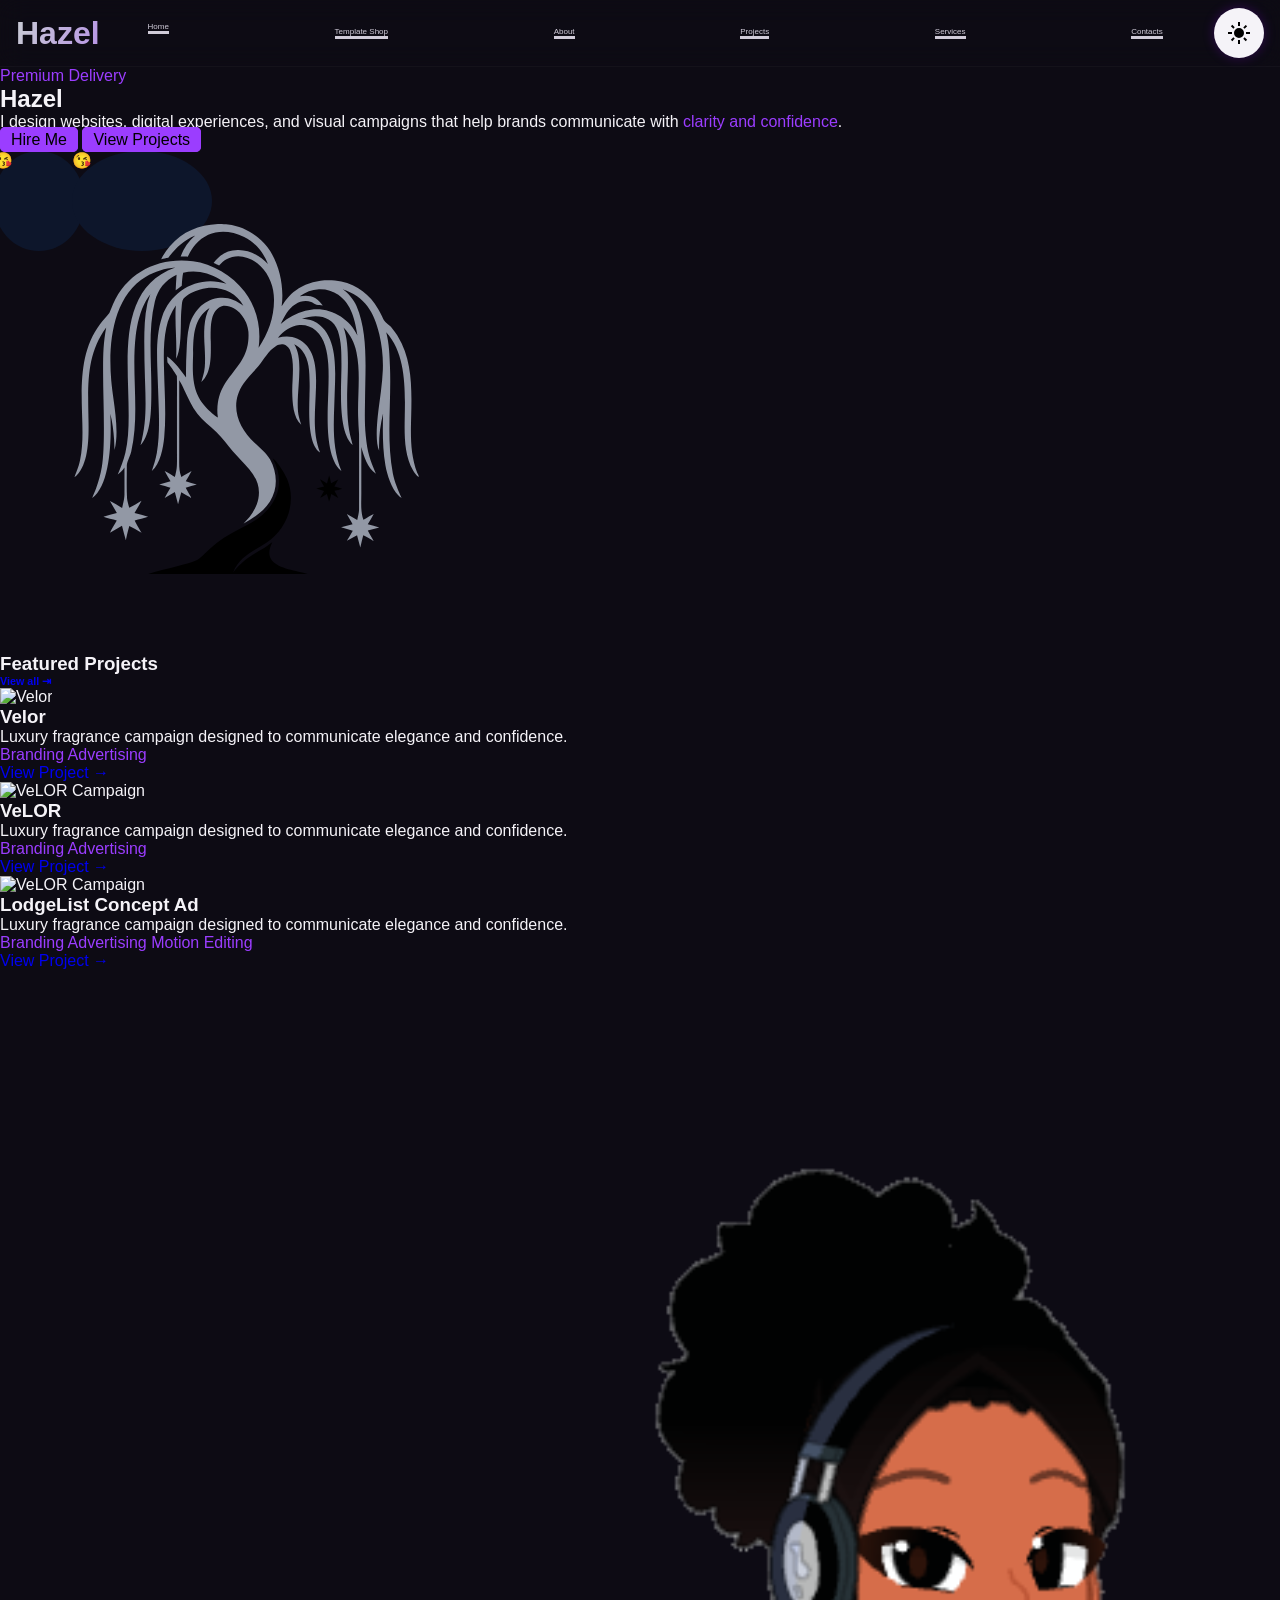
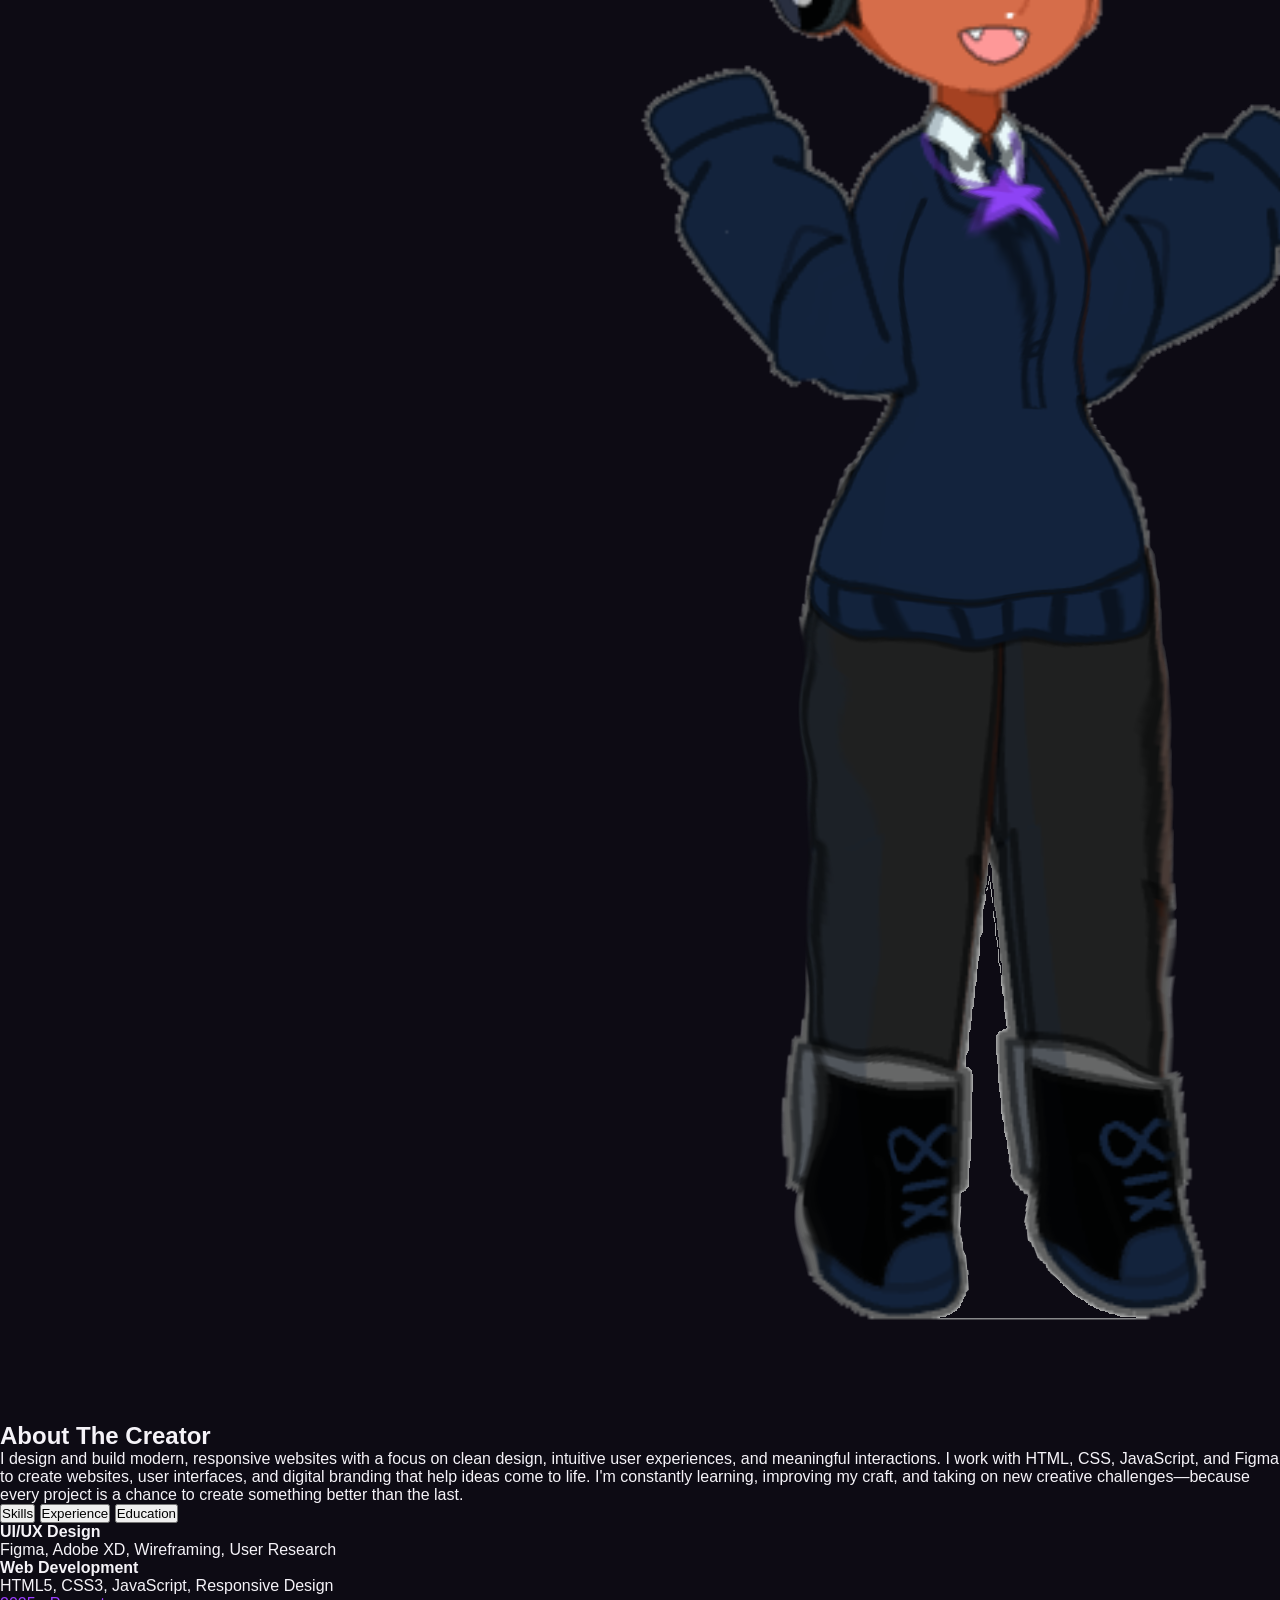
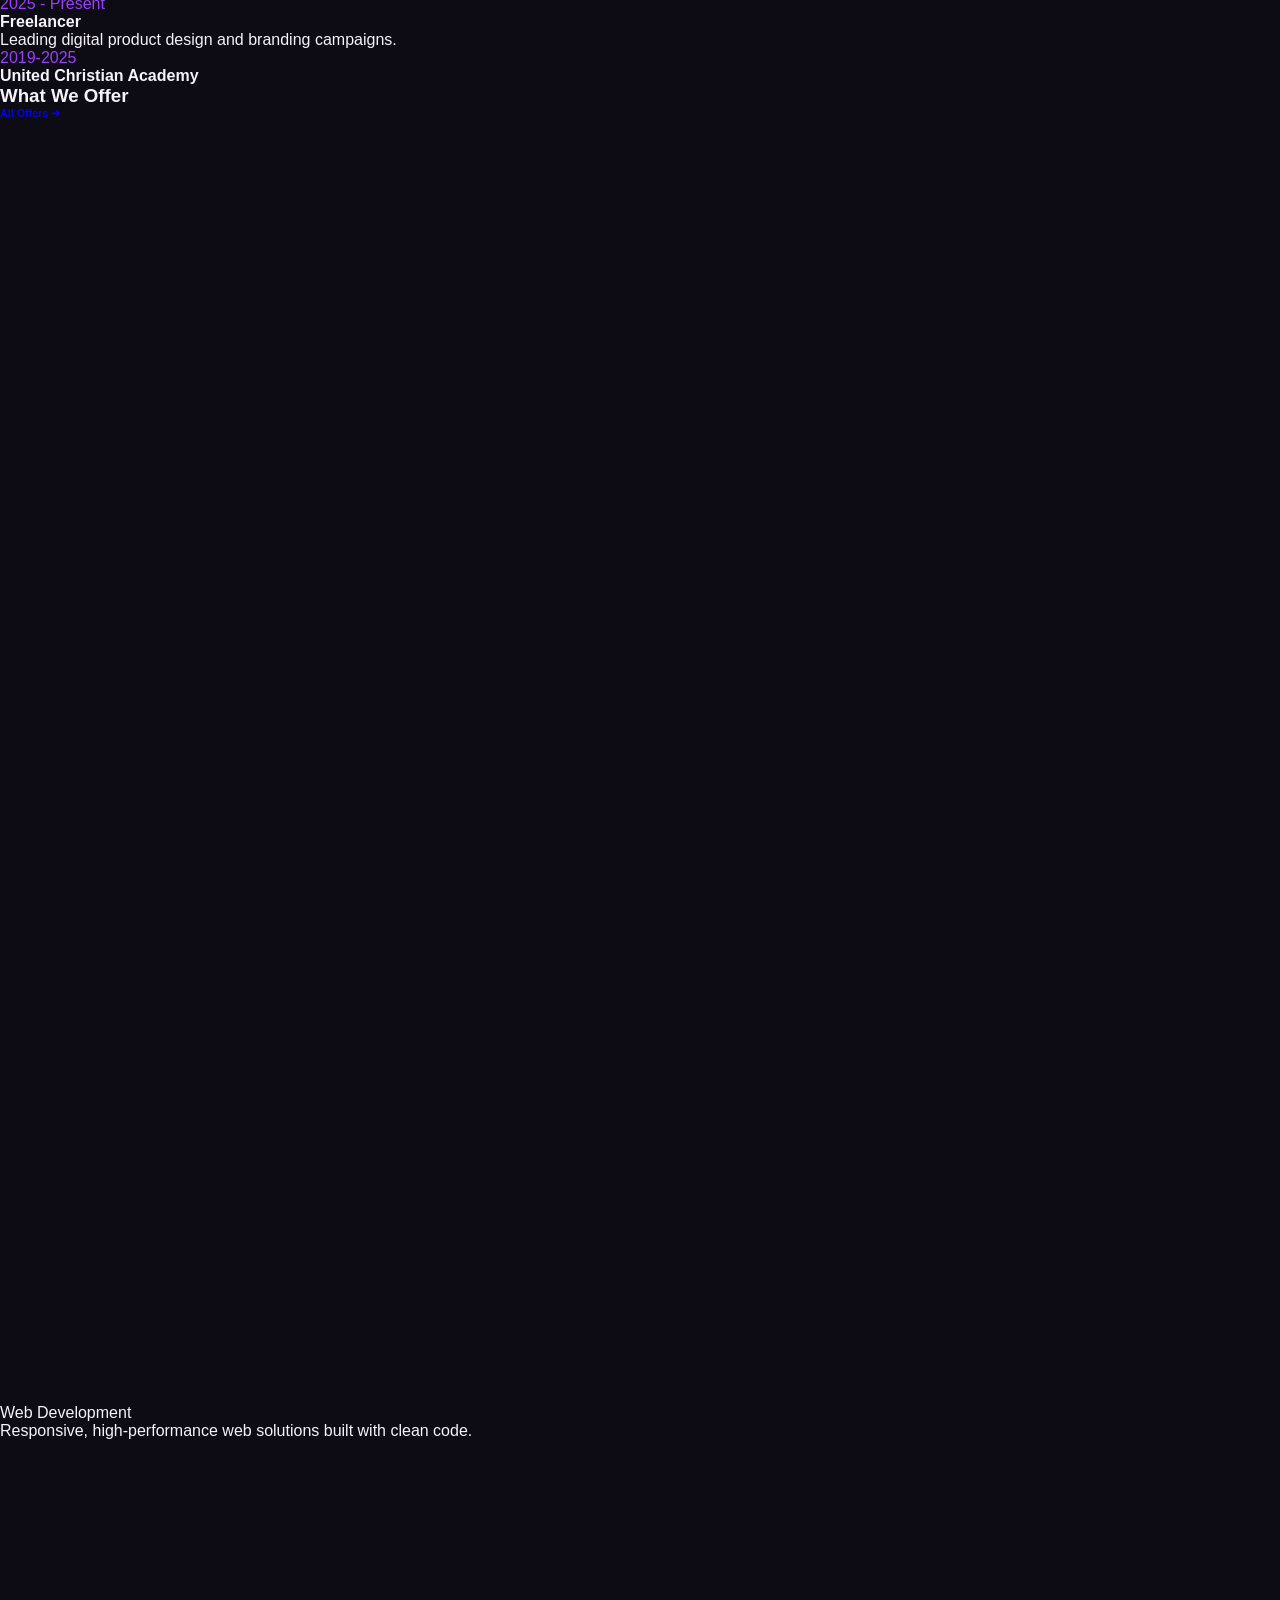
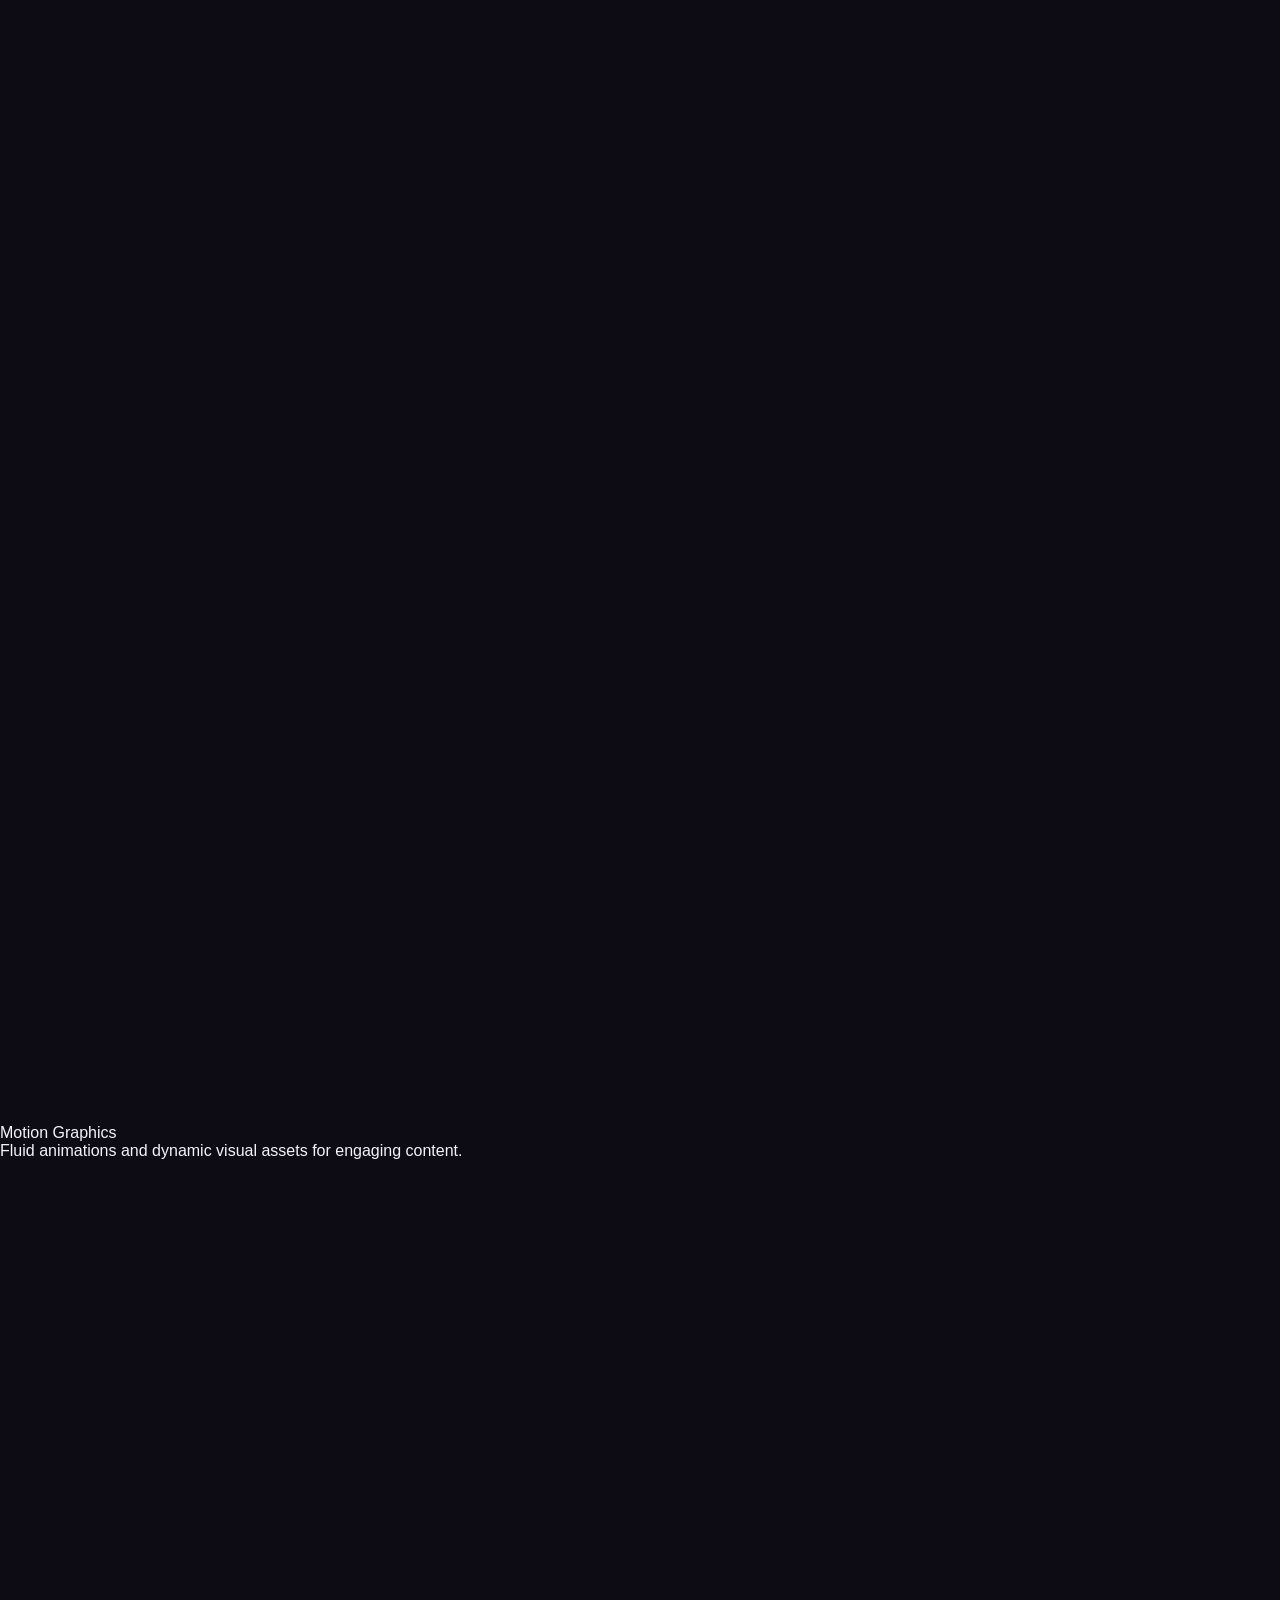
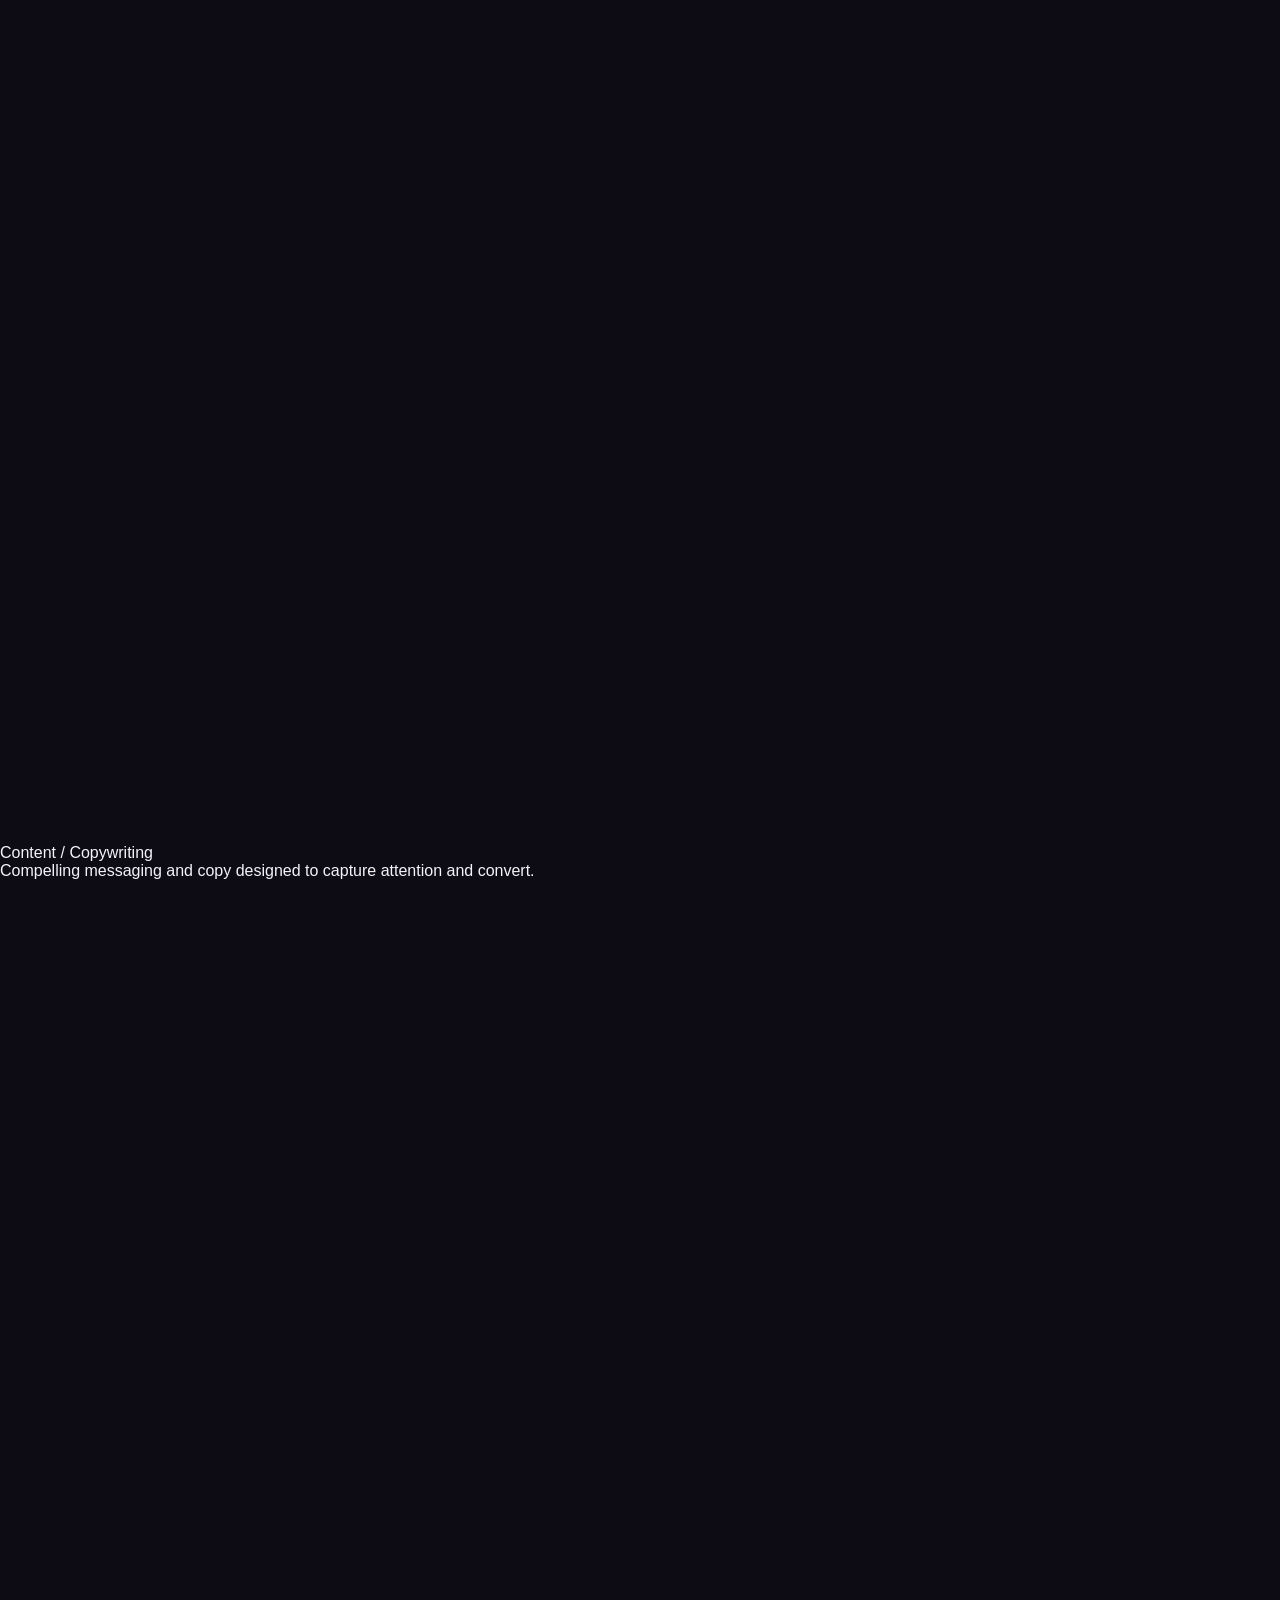
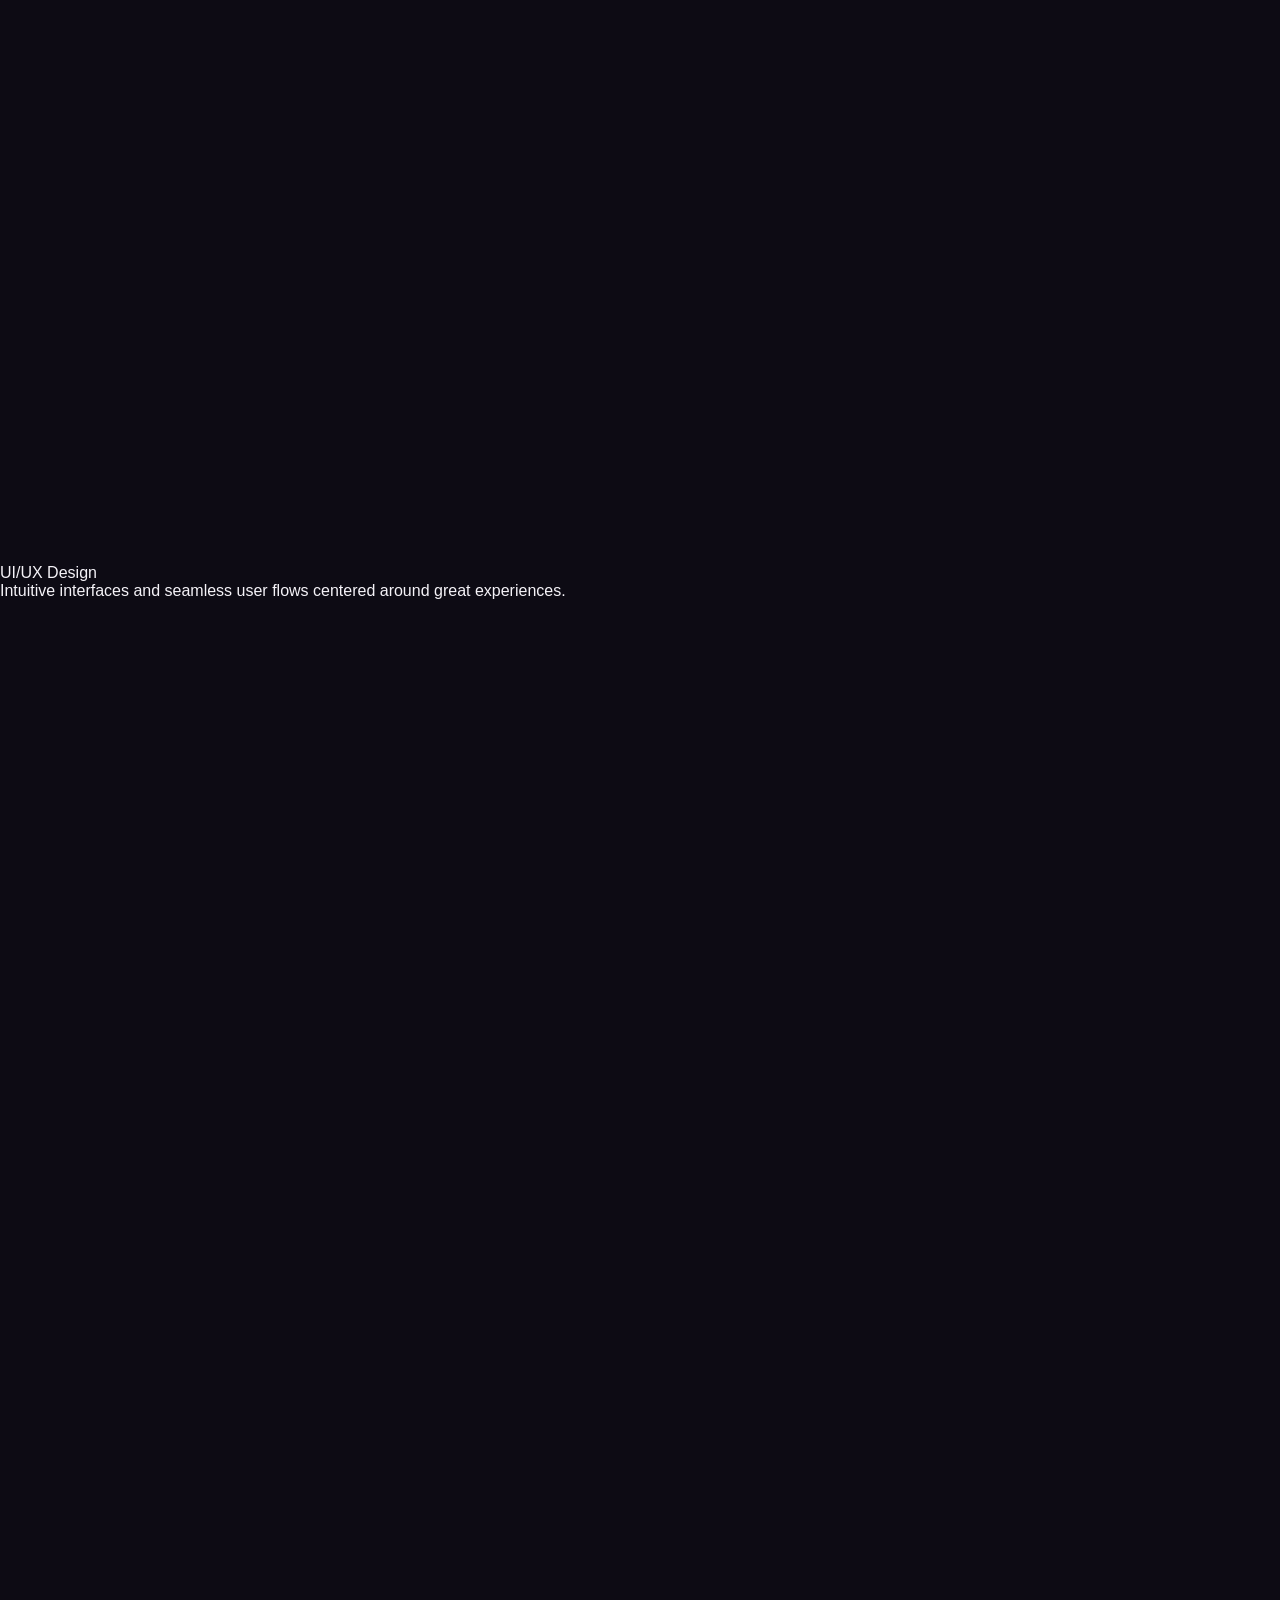
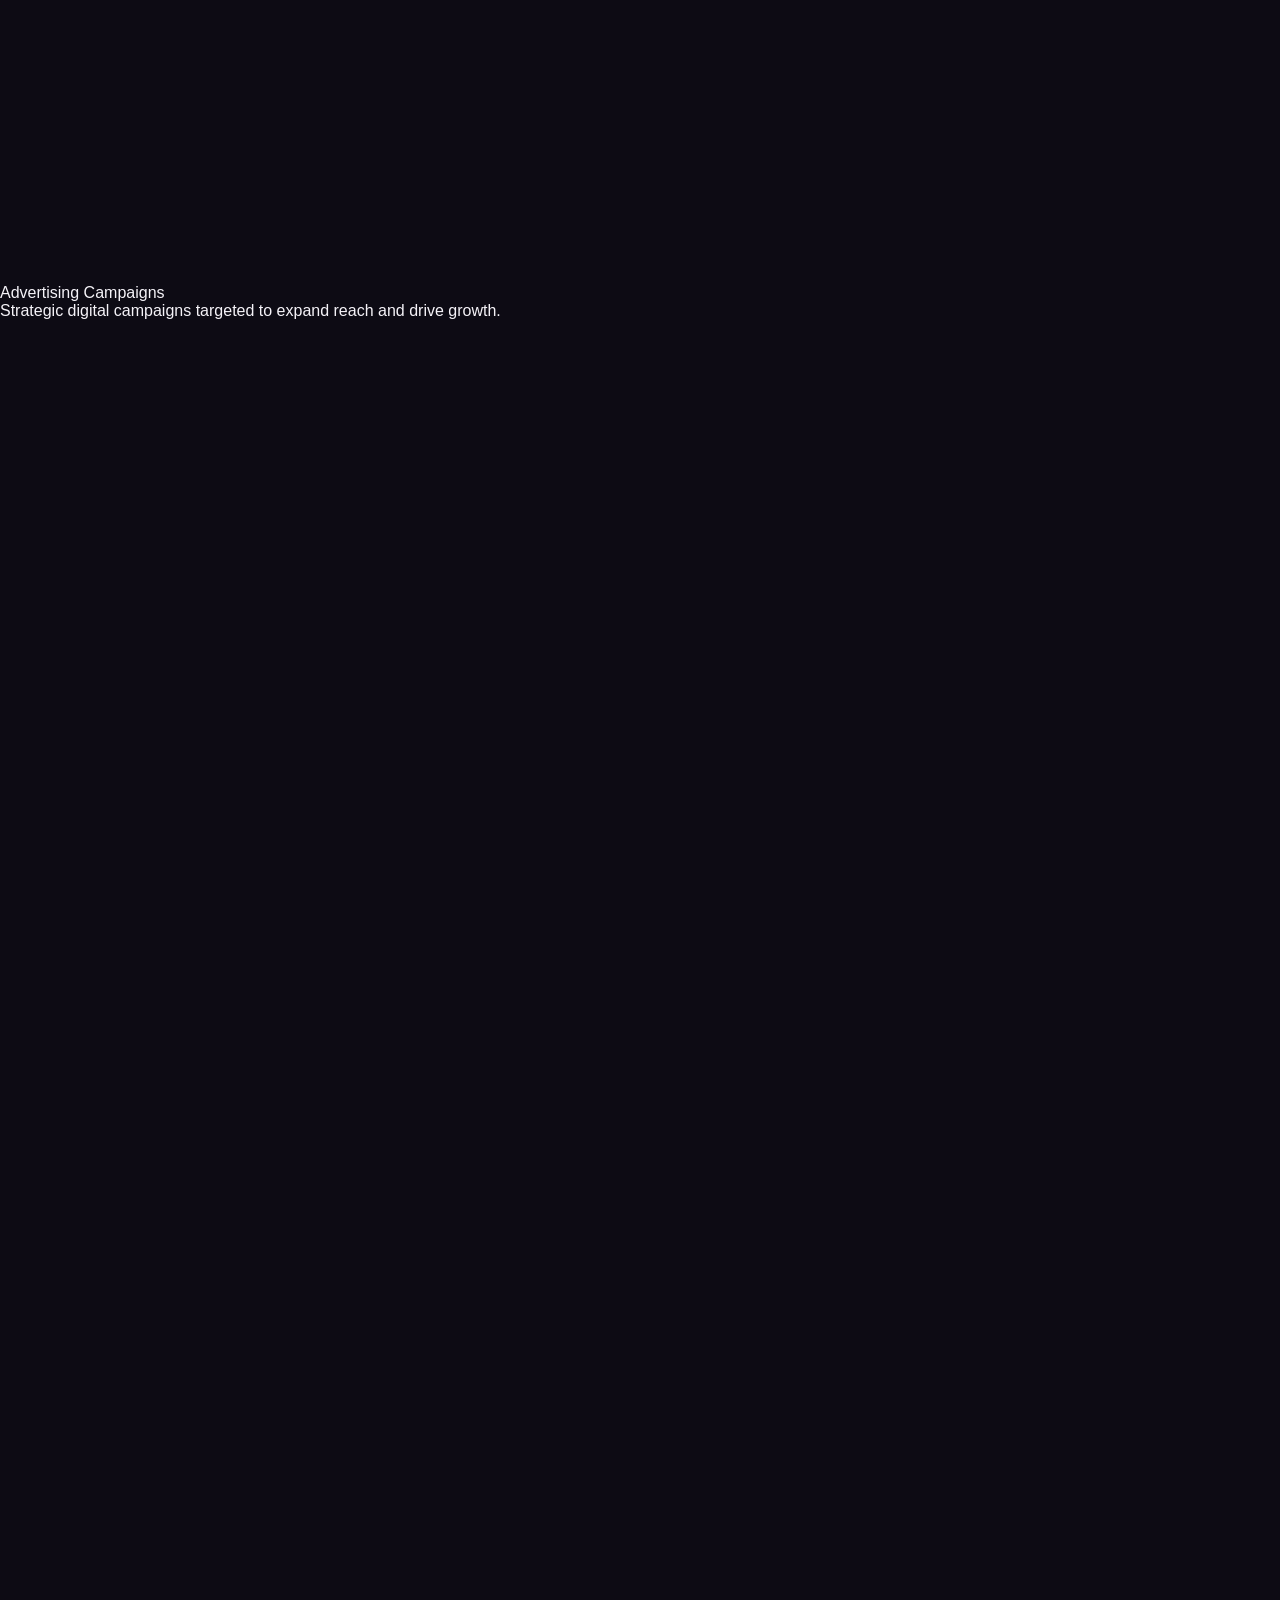
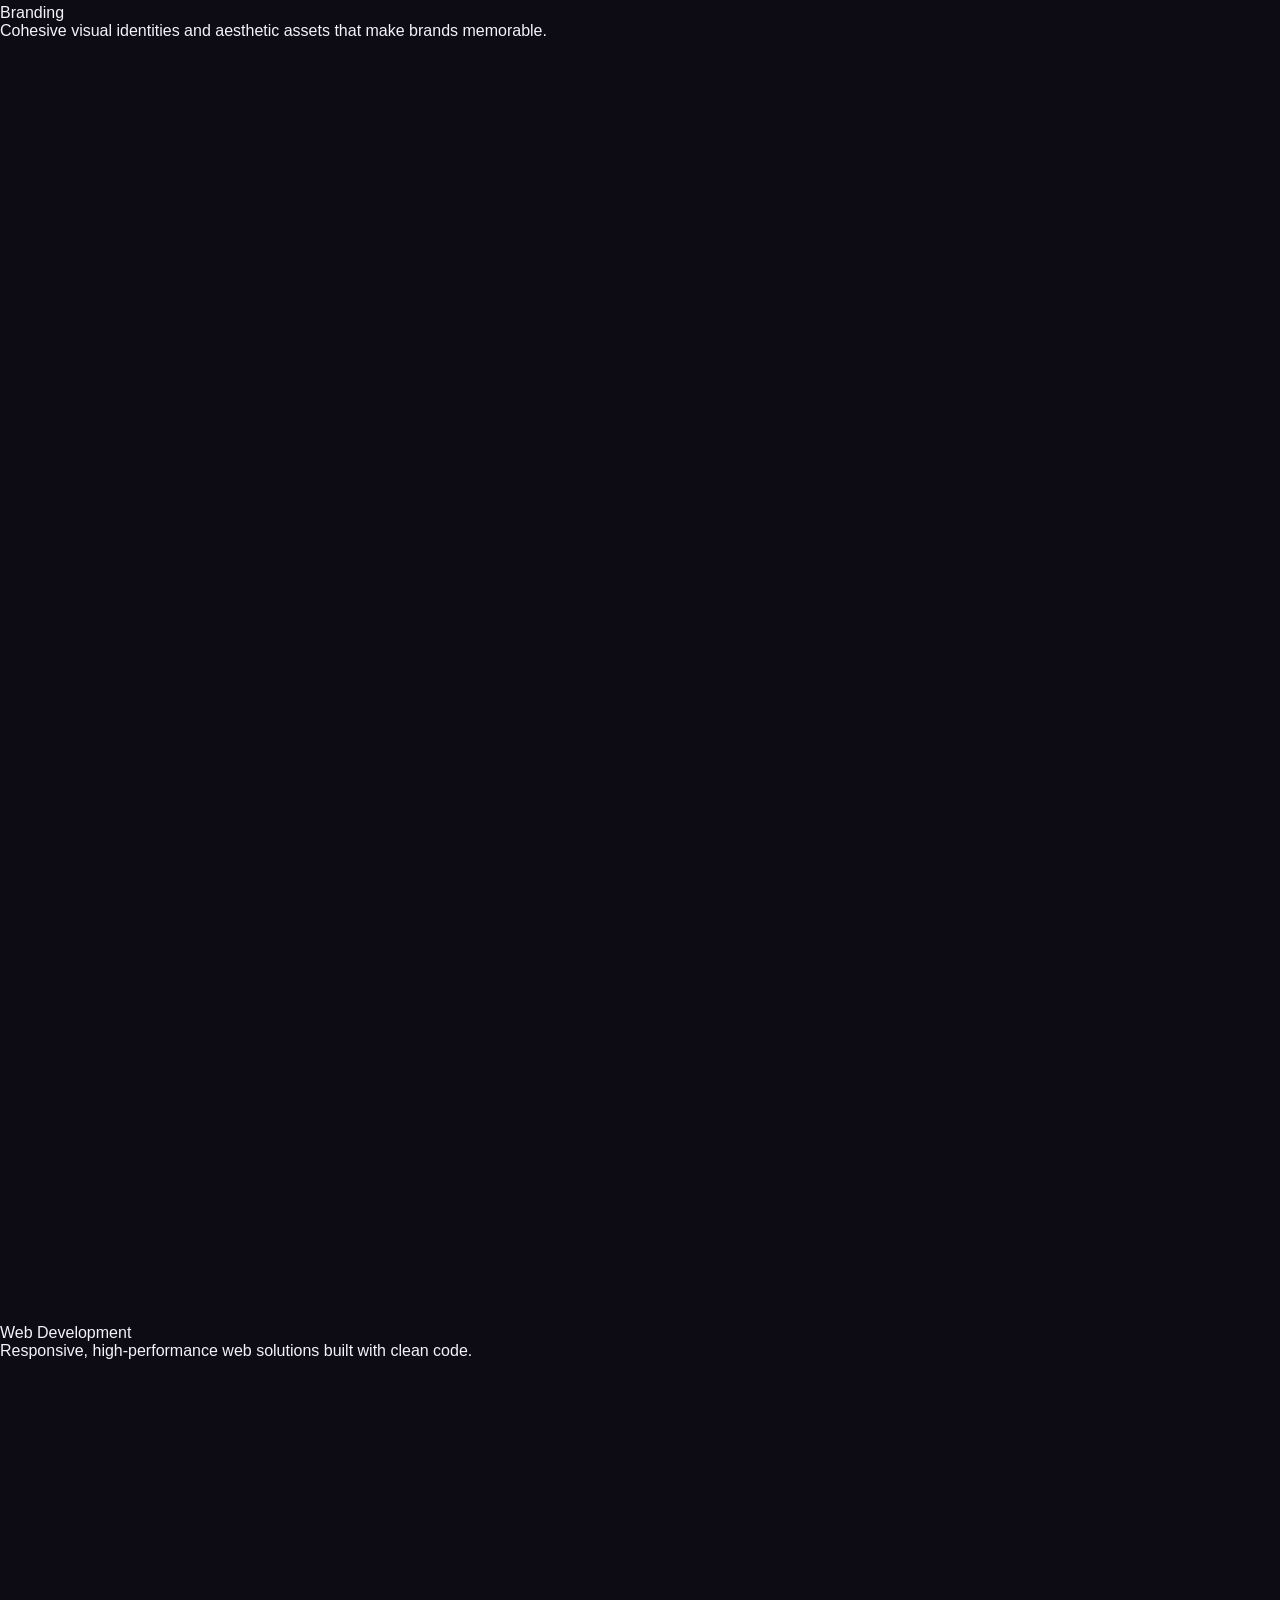
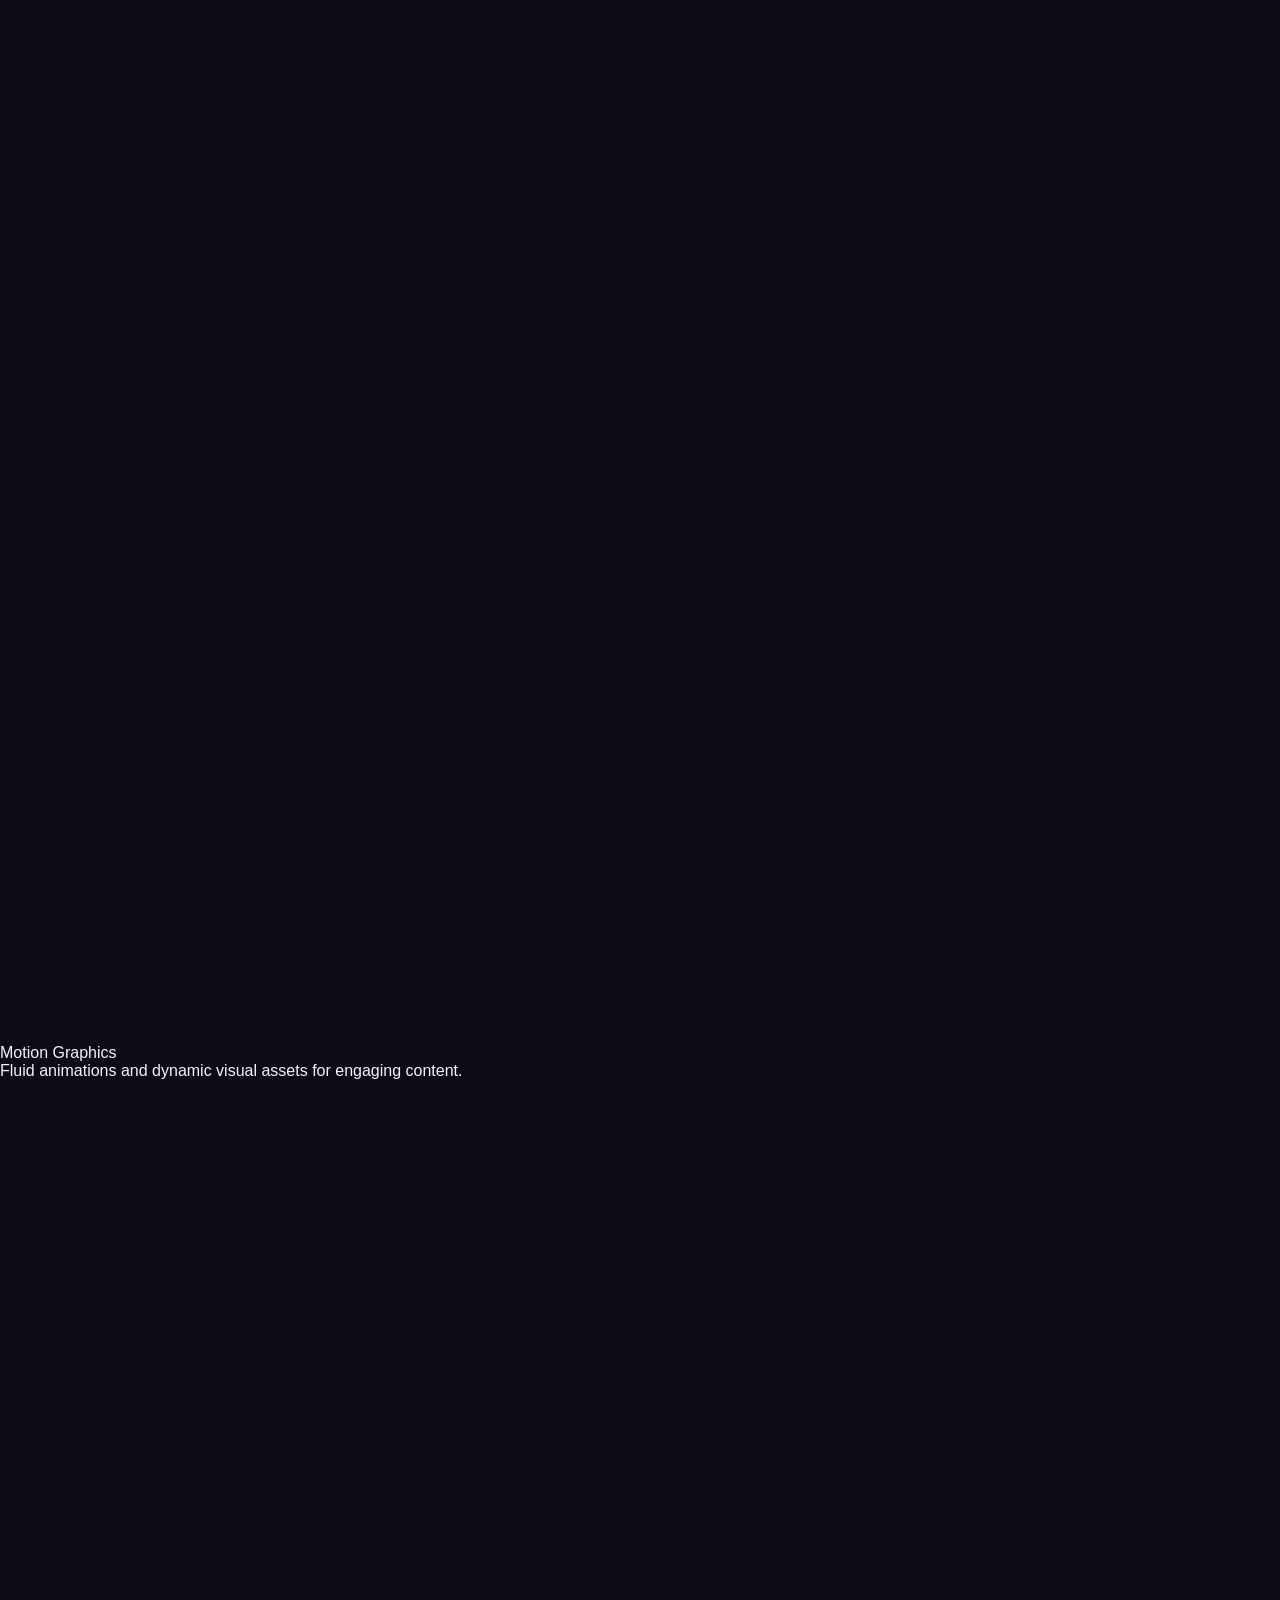
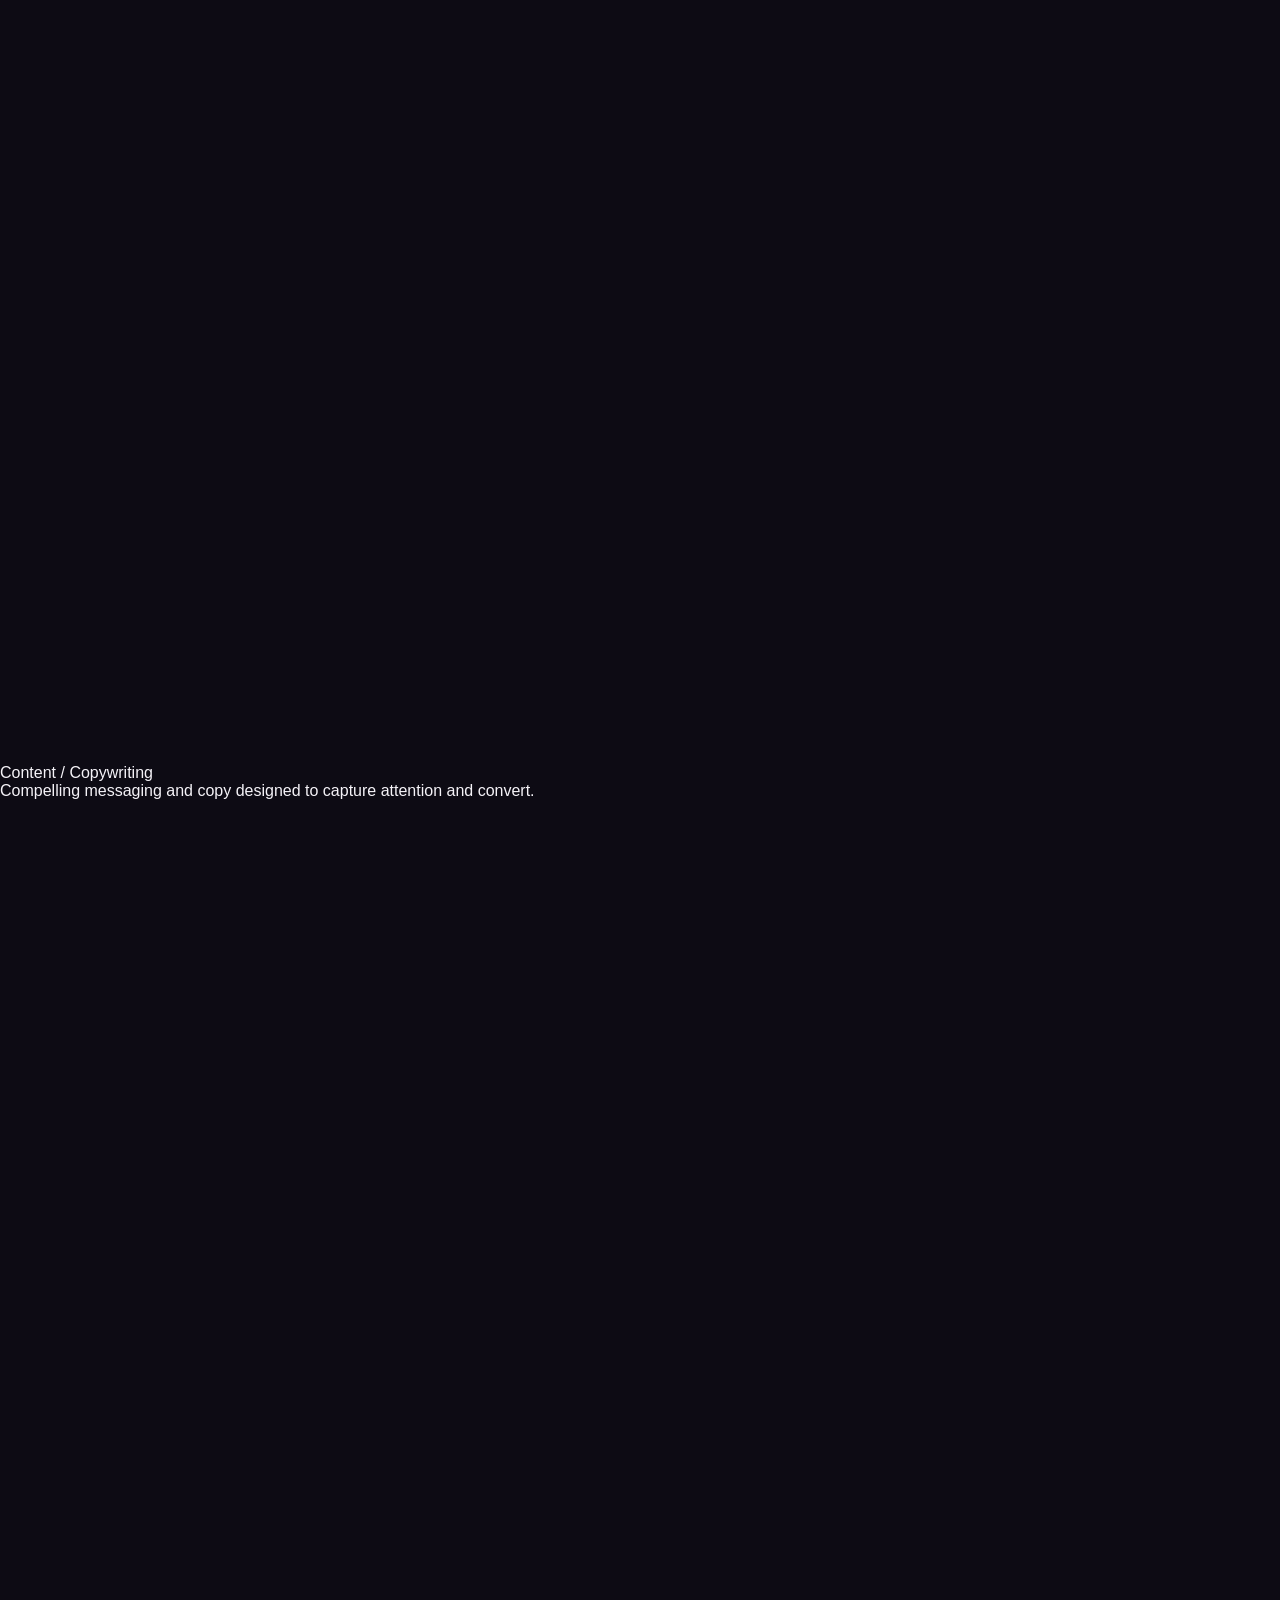
==== index.html @ 123b721c "first commit" ====
<!DOCTYPE html>
<html>
    <head>
        <title>HAZEL</title>
        <link rel="stylesheet" href="css/styles.css"> 
        <link rel="shortcut icon" href="HAZEL-white.svg">
        <script type="text/javascript" src="darkmode.js" defer></script>
        <link rel="stylesheet" href="general.css">
    </head>
    <body class="darkmode">
        <header>
            <!--Logo-->
            <div class="Logo">
                <a href="index.html"><span class="HAZEL">Hazel</span></a>
            </div>
           
            <!--navbar-->
            <div class="navbar">
                <a href="index.html" class="active">Home</a>
                <a href="products.html">Template Shop</a>
                <a href="about.html">About</a>
                <a href="projects.html">Projects</a>
                <a href="services.html">Services</a>
                <a href="contact.html">Contacts</a>
                <!--<a href="Resume.pdf" target="_blank"><button class="btn">Resume 🡻</button></a>----->
            </div> 
             <!--Theme Toggle-->
             <div id="theme"><button id="theme-toggle">
                <svg xmlns="http://www.w3.org/2000/svg" height="24px" viewBox="0 -960 960 960" width="24px" fill="#e3e3e3"><path d="M480-120q-150 0-255-105T120-480q0-150 105-255t255-105q14 0 27.5 1t26.5 3q-41 29-65.5 75.5T444-660q0 90 63 153t153 63q55 0 101-24.5t75-65.5q2 13 3 26.5t1 27.5q0 150-105 255T480-120Z"/></svg>
                <svg xmlns="http://www.w3.org/2000/svg" height="24px" viewBox="0 -960 960 960" width="24px" fill="#e3e3e3"><path d="M338.5-338.5Q280-397 280-480t58.5-141.5Q397-680 480-680t141.5 58.5Q680-563 680-480t-58.5 141.5Q563-280 480-280t-141.5-58.5ZM200-440H40v-80h160v80Zm720 0H760v-80h160v80ZM440-760v-160h80v160h-80Zm0 720v-160h80v160h-80ZM256-650l-101-97 57-59 96 100-52 56Zm492 496-97-101 53-55 101 97-57 59Zm-98-550 97-101 59 57-100 96-56-52ZM154-212l101-97 55 53-97 101-59-57Z"/></svg>
            </button></div>

             <!--menubar-->
            <button class="bar-toggle">
                <span class="bar"></span>
                <span class="bar"></span>
                <span class="bar"></span>
            </button>
        </header>


        
        <section class="Home">
            <div class="Home-section">
                <span class="hero-badge">Premium Delivery</span>
                <div class="content"><h2 class="Hazel">Hazel</h2> I design websites, digital experiences, and visual campaigns that help brands communicate with <span>clarity and confidence</span>.</div>
                <div class="CTA">
                    <a href="contact.html" class="btn">Hire Me</a>
                    <a href="projects.html" class="btn">View Projects</a>
                </div>
            </div>
            <div class="logo-container"><svg xmlns="http://www.w3.org/2000/svg" xmlns:xlink="http://www.w3.org/1999/xlink" width="500" height="500" viewBox="0 0 1024 1024" xmlns:c2pa="http://c2pa.org/manifest"><metadata><c2pa:manifest>[base64]/hQ1P3qvgkZJ1wJwY1DRamW6lpGZhY3Rpb25sYzJwYS5jcmVhdGVkanBhcmFtZXRlcnOha2luZ3JlZGllbnRzgaJjdXJseC1zZWxmI2p1bWJmPWMycGEuYXNzZXJ0aW9ucy9jMnBhLmluZ3JlZGllbnQudjNkaGFzaFggAiVAkR/jdjZF40VaOf+FDU/[base64]/bKOjEIQo8m9/[base64]/m06JjdXJseClzZWxmI2p1bWJmPWMycGEuYXNzZXJ0aW9ucy9jMnBhLmhhc2guZGF0YWRoYXNoWCAQe6h6IetzDDdy/o3RKNRqQA0ysDQ0dt2xBT5kd81iHnNnYXRoZXJlZF9hc3NlcnRpb25zgaJjdXJseC1zZWxmI2p1bWJmPWMycGEuYXNzZXJ0aW9ucy9jMnBhLmluZ3JlZGllbnQudjNkaGFzaFggAiVAkR/jdjZF40VaOf+FDU/[base64]/1QOhBRu9xOjpJ2/iiIghScoEVM+Lnjds/7dqmG+giFL0vEb4DoogpX6KrGLcPNaN1MHMwDAYDVR0TAQH/BAIwADAOBgNVHQ8BAf8EBAMCBsAwEwYDVR0lBAwwCgYIKwYBBQUHAwQwHQYDVR0OBBYEFC8x6QXp/eki9cuCDx2vDJDLIV39MB8GA1UdIwQYMBaAFAILKjgayqqXSv/[base64]/9NLO8VAwu0YpyLizvyNZPfcvcoeqFhfZD8Wj/rcdb9T3ji98q1arie99B9GRog8qjQjBAMA8GA1UdEwEB/wQFMAMBAf8wDgYDVR0PAQH/BAQDAgGGMB0GA1UdDgQWBBQCCyo4Gsqql0r/+b+TFmjtlHh5tzAKBggqhkjOPQQDAgNIADBFAiBUMDSJi5WA3kIY4BfmYqk24HLs0qpjicN0NpUP4bvNxQIhAPTvHC5v8X6FS6geI7XW7h84t1i/[base64]/+QZwCof3ugesBpE/g2RwC7oRo=</c2pa:manifest></metadata>
                <path fill="none" d="M0 0L1024 0L1024 1024L0 1024L0 0Z"/>
                <path fill="#9298A5" d="M466.877 154.788C461.276 154.054 452.031 153.393 446.311 153.716C406.394 155.923 374.949 168.503 347.819 199.073C340.738 207.097 334.777 216.043 330.101 225.669C335.369 224.325 339.302 223.38 344.704 222.472C360.598 202.173 375.163 187.248 399.933 177.048C385.246 189.714 376.932 202.267 369.957 220.324C370.919 220.339 371.979 220.346 373.091 220.354C376.919 220.379 381.365 220.409 384.547 220.772C389.432 211.043 393.171 204.058 400.232 195.751C426.298 165.086 465.407 162.891 500.056 180.217C523.311 191.846 539.333 211.512 548.746 235.565C532.042 218.499 512.953 207.448 488.623 206.914C465.695 206.412 450.618 216.013 437.38 233.583C441.954 235.242 444.334 236.482 448.676 238.672C453.685 233.479 457.511 229.72 463.816 226.013C486.918 212.356 515.177 221.793 533.208 239.556C552.314 258.378 561.284 283.274 561.186 309.836C561.053 345.555 549.263 377.642 529.639 407.159C535.354 365.122 525.901 325.518 500.733 292.068C475.454 258.473 434.71 235.176 395.227 229.975C325.414 220.777 260.27 252.337 231.608 317.626C228.967 323.642 226.701 330.122 223.963 336.089C218.016 344.131 210.948 350.984 204.801 359.091C166.382 409.763 166.118 475.095 167.852 535.791C167.96 539.584 168.084 543.389 168.207 547.201C169.176 577.067 170.161 607.425 164.03 636.836C160.956 652.079 156.824 658.911 152.516 672.386C183.19 648.054 181.945 588.35 181.143 549.889C181.092 547.482 181.044 545.159 181.005 542.932C180.983 541.696 180.962 540.462 180.94 539.23C179.838 476.837 178.802 418.227 217.481 365.678C211.229 399.436 211.048 423.114 211.135 457.353C211.181 475.722 211.569 494.091 211.957 512.454C212.442 535.39 212.926 558.315 212.743 581.218C212.577 602.002 211.959 631.344 208.517 651.442C205.915 666.196 202.01 680.691 196.847 694.755C194.565 700.88 190.714 709.106 188.868 714.929C227.883 687.251 228.321 585.832 225.879 542.405C230.254 558.748 232.419 577.959 233.661 594.845C234.174 601.833 233.942 609.479 234.569 616.266C242.511 585.643 237.163 546.572 232.276 510.871C230.52 498.039 228.823 485.642 227.824 474.23C221.498 401.922 229.439 302.927 298.849 261.755C317.178 250.929 337.75 244.462 358.976 242.854C256.026 279.828 259.376 390.951 262.492 494.332C263.899 541.023 265.259 586.136 256.756 622.124C252.732 639.152 247.783 650.5 241.165 666.548C247.897 661.943 250.195 659.091 254.932 652.382L254.957 690.488C254.957 692.598 254.94 694.718 254.922 696.839C254.896 700.034 254.87 703.233 254.903 706.404C254.981 713.867 253.359 720.83 251.702 727.94C251.158 730.274 250.61 732.624 250.118 735.013C242.775 730.73 232.478 724.342 225.042 720.713L239.322 745.388C230.469 747.819 220.523 750.32 211.855 753.105C218.764 755.915 231.102 758.224 239.206 760.981C234.712 768.708 229.151 777.766 225.278 785.676L249.831 771.493C252.47 781.462 254.783 791.385 257.721 801.272C259.699 792.45 262.209 780.339 264.803 771.88C271.639 775.355 283.675 782.001 290.123 786.159C286.753 780.422 278.306 766.331 275.843 760.658C284.664 758.258 294.743 755.819 303.332 753.088C293.758 750.275 285.118 747.942 275.498 745.408C280.395 737.12 285.172 728.762 289.829 720.337C282.516 724.607 272.017 731.204 264.767 734.894C263.418 729.867 260.474 719.951 260.183 715.031C259.346 699.847 259.475 684.41 259.604 669.056C259.663 662.09 259.721 655.141 259.689 648.24C259.669 644.016 262.147 637.798 264.57 631.717C266.249 627.505 267.901 623.358 268.68 619.984C278.918 575.634 277.517 530.147 276.116 484.662C275.061 450.447 274.007 416.234 277.908 382.508C280.605 359.191 287.281 331.161 298.948 310.777C301.675 306.102 304.664 301.586 307.902 297.249C306.07 302.81 302.809 312.081 301.618 317.49C296.246 341.898 295.566 370.006 295.477 394.962C295.551 420.445 296.027 445.925 296.905 471.393C296.994 474.122 297.085 476.821 297.176 479.494C298.69 524.332 299.955 561.804 287.761 606.605C309.263 584.844 309.674 534.139 309.926 502.961C309.938 501.405 309.951 499.898 309.965 498.446C310.132 481.642 309.647 464.554 309.159 447.362C307.87 401.98 306.562 355.874 317.167 312.355C323.395 286.8 338.151 268.664 361.652 257.312C360.852 267.894 360.233 278.489 359.796 289.092C363.479 286.233 369.255 282.538 372.274 279.873C372.717 272.168 373.317 260.496 375.202 253.188C400.903 246.704 427.518 253.165 449.878 266.613C454.684 269.566 459.338 272.76 463.822 276.183C408.427 257.106 350.283 288.972 332.042 343.356C320.983 376.328 321.135 409.914 322.058 444.287L325.122 529.277C326.039 560.063 326.384 591.735 321.278 622.237C319.215 634.556 314.932 647.854 310.915 659.659C328.198 645.434 334.253 612.123 336.306 590.563C339.526 556.75 338.313 522.652 337.104 488.688C336.815 480.592 336.528 472.503 336.3 464.428C336.243 462.42 336.184 460.397 336.125 458.359C335.246 428.335 334.28 395.305 340.588 366.29C343.975 349.953 350.613 334.465 360.106 320.745C359.345 328.436 359.394 337.016 359.439 344.915C359.443 345.615 359.447 346.31 359.45 346.998C359.5 357.259 359.89 367.599 360.281 377.957C360.931 395.165 361.583 412.423 360.677 429.452C369.437 413.647 369.968 383.645 370.43 357.548C370.652 345.054 370.857 333.455 371.942 324.737C372.681 319.517 372.24 311.207 375.628 306.878C383.349 297.013 398.346 290.912 409.923 287.559C443.255 277.905 481.629 289.178 498.405 321.104C482.002 309.049 466.639 302.274 445.883 305.404C415.674 309.96 394.811 334.493 387.545 363.072C383.333 379.638 383.016 395.972 382.178 412.912C381.221 431.307 380.649 449.642 381.081 468.077C368.815 451.698 359.294 437.714 342.448 424.978C342.548 428.667 342.537 433.612 343.077 437.161C351.254 447.7 355.318 453.431 362.262 464.687C362.575 476.07 362.524 487.88 362.473 499.508C362.455 503.682 362.437 507.834 362.436 511.933L362.413 598.75L362.471 633.342C362.482 650.287 362.48 655.149 358.08 671.625C352.087 668.117 343.223 662.548 337.251 659.568C341.114 666.613 345.123 673.578 349.273 680.459L326.135 687.146C332.729 689.027 342.968 691.639 349.107 693.985C344.997 700.629 341.05 707.867 337.191 714.701C344.393 710.896 351.096 706.788 358.11 702.671C360.147 710.689 362.406 719.375 364.685 727.337C366.926 719.245 368.94 710.892 371.297 702.896C378.118 706.716 385.349 710.94 392.226 714.565C388.21 707.57 384.23 700.555 380.284 693.521C388.072 691.534 395.348 689.305 403.042 687.143C395.749 684.912 387.579 682.629 380.429 680.236C384.54 673.322 388.519 666.33 392.362 659.265C386.002 662.997 377.449 667.706 371.401 671.727C366.825 659.213 366.892 650.337 366.983 638.269C366.995 636.701 367.007 635.08 367.01 633.39L367.033 596.116L367.059 473.654C370.727 478.997 374.203 487.024 377.134 492.956C385.699 510.289 392.096 526.712 404.246 542.12C415.68 556.619 429.831 566.736 443.037 579.613C456.042 592.293 465.382 606.074 477.161 619.72C482.059 625.394 487.359 630.866 492.652 636.33C514.18 658.554 535.574 680.641 529.177 715.631C526.719 729.074 519.528 742.808 511.042 753.418C507.367 758.013 502.581 762.311 498.897 766.756C527.248 751.072 552.628 734.008 562.083 700.931C568.077 679.345 564.067 655.154 553.221 635.814C545.916 622.789 532.461 612.002 521.688 601.938C486.358 569.154 469.243 523.031 498.865 480.262C508.018 467.046 519.106 456.781 529.444 444.341C540.634 430.874 549.331 413.006 564.727 403.727C569.615 400.782 576.066 398.909 581.58 400.428C586.358 401.581 592.307 407.434 594.055 412.022C601.291 431.023 600.227 452.775 599.2 473.768C598.792 482.119 598.389 490.35 598.517 498.24C598.849 518.743 600.321 550.655 616.951 564.885C615.278 559.814 613.795 555.096 612.493 549.886C608.207 532.733 609.795 510.065 611.422 486.851C613.695 454.434 616.041 420.952 602.569 399.933C608.313 402.43 615.123 408.038 618.992 413.025C633.458 431.673 633.809 456.137 634.131 478.592C634.154 480.178 634.177 481.755 634.204 483.319C634.31 489.323 634.08 497.052 633.82 505.806C632.662 544.798 630.901 604.115 655.468 621.805C642.492 587.632 644.095 554.843 645.806 519.842C646.049 514.865 646.295 509.842 646.501 504.764C646.561 503.294 646.624 501.8 646.688 500.285C648.348 460.962 650.599 407.655 609.238 388.433C596.412 382.58 582.615 382.52 569.279 386.561C580.693 373.149 594.845 362.076 613.002 360.509C625.506 359.43 637.195 363.358 646.69 371.528C665.917 388.069 670.631 416.205 672.264 440.249C673.545 459.121 672.95 478.436 672.368 497.362L672.305 499.408C672.201 502.786 672.064 506.479 671.917 510.43C670.265 554.78 667.406 631.556 697.881 658.489C698.298 658.858 698.727 659.213 699.156 659.569C681.334 614.218 682.868 572.284 684.577 525.611C684.823 518.89 685.072 512.07 685.268 505.127C685.385 500.969 685.553 496.579 685.727 492.011C687.573 443.695 690.178 375.527 641.771 352.421C633.948 348.853 626.852 347.945 618.468 347.492C646.682 337.386 681.08 340.677 691.984 372.963C699.22 394.389 699.257 416.765 699.293 438.869C699.295 440.451 699.298 442.031 699.303 443.61C699.323 449.824 699.118 457.508 698.887 466.143C697.673 511.487 695.757 583.087 722.183 606.147C720.53 599.194 718.336 592.129 716.877 585.235C714.056 571.901 712.371 557.479 711.709 543.861C710.918 527.022 710.727 510.161 711.137 493.31C711.26 488.358 711.45 482.928 711.653 477.161C712.901 441.637 714.596 393.357 703.542 365.697C718.18 381.57 725.673 395.079 730.106 416.675C735.92 444.997 734.958 473.857 733.997 502.688C733.511 517.24 733.026 531.784 733.413 546.248C733.751 558.882 734.558 571.014 735.321 583.592C735.443 624.105 735.41 664.63 735.378 705.148C735.369 716.174 735.36 727.199 735.354 738.223C735.351 744.746 733.004 753.179 731.582 759.635C724.54 755.676 717.394 751.025 710.256 747.49C713.8 754.465 718.967 762.138 722.116 768.67C714.454 770.671 706.139 772.678 698.583 774.882C706.62 777.352 714.645 779.24 722.478 781.605C718.299 788.458 714.373 796.13 710.373 802.558C717.464 798.962 724.395 794.552 731.233 791.111C733.73 799.491 735.53 807.98 737.909 816.309C739.677 807.801 742.045 799.633 743.905 791.263C751.041 794.597 758.668 799.096 765.405 803.218C761.873 796.664 756.165 787.596 753.254 781.539C761 779.217 769.151 777.455 776.695 775.096C769.23 772.582 760.851 770.494 753.183 768.432C757.251 761.564 761.661 754.374 765.405 747.368C758.97 750.677 750.573 755.667 744.291 759.501C739.325 745.57 739.59 731.131 739.857 716.556C739.918 713.262 739.979 709.96 739.979 706.656L740 648.498C740.004 645.581 740.023 642.611 740.042 639.615C740.104 629.885 740.168 619.874 739.71 610.468C745.267 628.867 752.598 654.235 769.848 665.092C757.276 635.149 752.419 621.184 749.08 587.242C746.761 563.667 747.084 544.79 747.458 522.985C747.552 517.515 747.649 511.861 747.708 505.902C747.789 497.784 747.961 489.449 748.136 480.967C749.233 427.939 750.448 369.158 730.13 321.652C724.491 308.469 713.392 295.414 701.74 287.382C747.776 302.31 766.337 334.66 776.81 379.272C782.401 402.922 784.847 427.206 784.084 451.496C783.391 466.591 782.067 481.651 780.116 496.636C779.607 500.739 778.95 505.534 778.225 510.818C773.713 543.732 766.592 595.673 776.473 618.209C775.613 592.384 778.318 566.564 784.513 541.479C783.667 576.563 783.27 613.28 789.392 647.94C792.769 667.059 801.883 694.759 815.112 708.716C817.344 711.093 819.857 713.19 822.594 714.962C815.642 700.114 807.712 680.932 804.586 664.565C795.837 618.753 797.095 571.737 798.35 524.835C799.051 498.606 799.752 472.413 798.701 446.487C797.69 421.542 797.181 399.33 791.013 375.079C831.309 419.49 829.994 490.563 828.948 547.118L828.916 548.856L828.903 549.554C828.245 585.228 827.497 625.801 845.782 658.046C847.657 661.352 854.043 670.705 857.632 671.783C857.978 670.259 856.648 667.542 855.531 665.262C855.075 664.33 854.654 663.472 854.398 662.797C842.125 630.455 840.987 596.644 841.738 562.304C841.83 558.106 841.936 553.874 842.043 549.615C843.455 493.379 844.985 432.431 814.636 383.301C811.464 378.167 802.639 365.805 798.15 362.132C786.898 352.924 787.005 352.97 781.026 340.197C779.026 335.853 776.812 331.612 774.392 327.487C757.521 298.262 731.998 278.777 698.903 271.408C670.194 265.016 636.942 269.234 611.956 285.23C595.941 295.483 587.106 306.32 576.855 321.821C582.34 281.891 572.121 233.057 547.525 200.832C527.849 175.354 498.82 158.78 466.877 154.788Z"/>
                <path fill="var(--bg)" d="M508.832 374.587C507.347 349.641 485.152 318.892 457.428 321.127C430.608 328.036 431.129 360.301 431.685 394.743C432.194 426.259 432.732 459.598 412.378 477C415.72 465.814 418.147 458.87 419.329 447.185C420.563 434.993 419.864 420.765 419.141 406.051C417.722 377.139 416.21 346.357 429.088 325.485C396.753 346.614 396.126 382.358 395.515 417.225C395.408 423.329 395.301 429.407 395.025 435.375C394.186 470.959 396.487 503.475 422.976 530.215C428.647 535.94 439.53 545.963 446.25 550.123C441.038 504.154 459.345 480.585 477.515 457.193C494.402 435.452 511.171 413.864 508.832 374.587Z"/>
                <path fill="var(--bg)" d="M692.824 298.702C681.271 290.58 667.34 286.54 653.233 287.219C637.881 288.173 626.481 293.091 613.759 301.512C634.172 297.764 649.355 302.422 660.967 320.567C656.014 319.393 652.747 319.822 648.318 318.891C645.757 318.353 639.997 314.404 637.229 313.341C626.468 309.208 614.561 311.887 605.084 317.758C589.766 327.247 582.435 342.839 574.86 358.267C590.033 345.619 605.924 336.507 625.207 331.413C629.24 330.525 632.932 329.802 637.027 329.21C675.681 323.626 715.966 346.867 732.065 382.199C726.961 350.821 720.468 318.471 692.824 298.702Z"/><path d="M587.433 674.314C583.981 666.285 566.995 637.562 558.619 633.734C590.528 691.956 559.884 742.996 506.093 770.18C485.897 780.387 462.35 792.812 444.414 806.511C439.043 810.684 433.865 815.101 428.897 819.747C422.123 826.193 410.427 838.442 402.518 842.415C392.072 847.664 375.871 850.792 364.501 853.948C344.813 859.413 322.794 864.109 303.51 870.365C318.545 870.648 334.27 870.508 349.855 870.369C358.907 870.288 367.912 870.208 376.709 870.211L543.614 870.291L600.115 870.362C603.249 870.372 606.495 870.412 609.774 870.454C616.583 870.539 623.539 870.626 629.948 870.442C624.398 868.822 618.007 867.38 611.319 865.871C577.356 858.209 535.731 848.818 557.673 805.581C552.843 808.796 545.492 814.569 541.002 817.155C513.962 832.727 497.038 842.038 477.416 867.214C489.766 835.263 517.84 824.009 544.718 806.724C588.581 778.516 608.304 722.868 587.433 674.314Z"/><path d="M678.091 684.784C677.328 681.368 675.366 671.4 673.992 668.759C672.746 673.504 671.136 680.375 669.676 684.881C664.513 682.104 660.323 679.401 655.354 676.453C657.596 680.45 661.29 687.459 663.708 691.014C658.475 692.581 653.222 694.079 647.95 695.507C653.163 697.18 658.396 698.789 663.647 700.334C660.776 705.181 658.405 709.309 655.823 714.334C660.812 711.657 664.669 709.494 669.476 706.457C671.196 711.665 672.449 716.376 673.84 721.665C675.494 720.293 677.676 709.506 678.355 706.695C683.533 709.222 687.883 711.84 692.831 714.77C690.207 709.791 687.383 704.929 684.802 700.041C690.134 698.7 695.431 697.225 700.688 695.617C695.655 694.145 689.784 692.268 684.738 691.102C687.443 686.405 690.248 681.714 692.585 676.828L678.091 684.784Z"/>
                </svg>
            </div>   
        </section>
                
        <!--Interactive Code /Profile Visual Preview 
        <div class="hero-visual-card">
            <div class="code-window">
                <div class="window-header">
                    <div class="dots">
                        <span></span><span></span><span></span>
                    </div>
                    <span class="file-name">hazel.config.js</span>
                </div>
                <div class="code-body">
                    <p><span style="color: var(--purple);">const</span> hazel = &#123;</p>
                    <p>&nbsp;&nbsp;role: <span style="color: var(--subtext);">"Frontend Developer"</span>,</p>
                    <p>&nbsp;&nbsp;stack: [<span style="color: var(--subtext);">"HTML"</span>, <span style="color: var(--subtext);">"CSS"</span>, <span style="color: var(--subtext);">"JS"</span>, <span style="color: var(--subtext);">"PHP"</span>],</p>
                    <p>&nbsp;&nbsp;focus: <span style="color: var(--subtext);">"Clean UI & Performance"</span>,</p>
                    <p>&nbsp;&nbsp;status: <span style="color: var(--purple);">"Available for projects"</span></p>
                    <p>&#125;;</p>
                </div>
            </div>
        </div>-->

        <section class="FP" id="FP">
            <div class="heading">
                <h3 > Featured Projects</h3>
                <h6><a href="projects.html">View all   ⇥</a></h6>
            </div>
            <div class="card-container">
                <div class="card">
                    <div class="thumbnail">  
                        <img src="thumbnail/velor.png" alt="Velor">
                    </div>
                    <div class="card-content">
                        <h3>Velor</h3>
                       <p>
                            Luxury fragrance campaign designed to communicate elegance and confidence.
                        </p>

                        <div class="tags">
                            <span>Branding</span>
                            <span>Advertising</span>
                        </div>

                        <a href="#" class="project-btn">
                            View Project →
                        </a>
                    </div>
                </div>

                <div class="card">
                    <div class="thumbnail">
                        <img src="thumbnail/velor.png" alt="VeLOR Campaign">
                    </div>

                    <div class="card-content">
                        <h3>VeLOR</h3>

                        <p>
                            Luxury fragrance campaign designed to communicate elegance and confidence.
                        </p>

                        <div class="tags">
                            <span>Branding</span>
                            <span>Advertising</span>
                        </div>

                        <a href="#" class="project-btn">
                            View Project →
                        </a>
                    </div>
                </div>


                <div class="card">
                    <div class="thumbnail">
                        <img src="thumbnail/velor.png" alt="VeLOR Campaign">
                    </div>

                    <div class="card-content">
                        <h3>LodgeList Concept Ad</h3>

                        <p>
                            Luxury fragrance campaign designed to communicate elegance and confidence.
                        </p>

                        <div class="tags">
                            <span>Branding</span>
                            <span>Advertising</span>
                            <span>Motion Editing</span>
                        </div>

                        <a href="#" class="project-btn">
                            View Project →
                        </a>
                    </div>
            </div>
        </section>
        <section class="about-section" id="about-me">
            <div class="about-image-container">
                <!-- Replace with your actual image path -->
                <img src="Hazel.png" alt="Profile Picture" class="about-profile-img">
            </div>
            
            <div class="about-text-content">
                <h2>About The Creator</h2>
                <p class="about-bio">
                    I design and build modern, responsive websites with a focus on clean design, intuitive user experiences, and meaningful interactions. I work with HTML, CSS, JavaScript, and Figma to create websites, user interfaces, and digital branding that help ideas come to life.
                    I'm constantly learning, improving my craft, and taking on new creative challenges—because every project is a chance to create something better than the last.
                </p>

                <!-- Tab Navigation Buttons -->
                <div class="about-tabs">
                    <button class="tab-btn active" data-target="skills">Skills</button>
                    <button class="tab-btn" data-target="experience">Experience</button>
                    <button class="tab-btn" data-target="education">Education</button>
                </div>

                <!-- Tab Content Panes -->
                <div class="tab-content-container">
                    <!-- Skills Content -->
                    <div class="tab-pane active" id="skills">
                        <div class="item-block">
                            <h4>UI/UX Design</h4>
                            <p>Figma, Adobe XD, Wireframing, User Research</p>
                        </div>
                        <div class="item-block">
                            <h4>Web Development</h4>
                            <p>HTML5, CSS3, JavaScript, Responsive Design</p>
                        </div>
                    </div>

                    <!-- Experience Content -->
                    <div class="tab-pane" id="experience">
                        <div class="item-block">
                            <span class="year">2025 - Present</span>
                            <h4>Freelancer</h4>
                            <p>Leading digital product design and branding campaigns.</p>
                        </div>
                    </div>

                    <!-- Education Content -->
                    <div class="tab-pane" id="education">
                        <div class="item-block">
                            <span class="year">2019-2025</span>
                            <h4>United Christian Academy</h4>
                        </div>
                    </div>
                </div>
            </div>
        </section>
        <section class="services">
            <div class="heading">
                <h3>What We Offer</h3>
                <h6><a href="services.html">All Offers   ➔</a></h6>
            </div>
            <div class="card-carousel">
                <div class="card-track">
                    <div class="card-container">
                        <!-- 1. Web Development -->
                        <div class="service-card" data-color="blue">
                            <svg viewBox="0 0 24 24" fill="none" xmlns="http://www.w3.org/2000/svg">
                                <polyline points="16 18 22 12 16 6"></polyline>
                                <polyline points="8 6 2 12 8 18"></polyline>
                                <line x1="14" y1="4" x2="10" y2="20"></line>
                            </svg>
                            <div>
                                <div class="service-category">Web Development</div>
                                <p class="service-desc">Responsive, high-performance web solutions built with clean code.</p>
                            </div>
                        </div>

                        <!-- 2. Motion Graphics -->
                        <div class="service-card" data-color="pink">
                            <svg viewBox="0 0 24 24" fill="none" xmlns="http://www.w3.org/2000/svg">
                                <polygon points="5 3 19 12 5 21 5 3"></polygon>
                                <line x1="19" y1="3" x2="19" y2="21" stroke-dasharray="2 2"></line>
                            </svg>
                            <div>
                                <div class="service-category">Motion Graphics</div>
                                <p class="service-desc">Fluid animations and dynamic visual assets for engaging content.</p>
                            </div>
                        </div>

                        <!-- 3. Content & Copywriting -->
                        <div class="service-card" data-color="purple">
                            <svg viewBox="0 0 24 24" fill="none" xmlns="http://www.w3.org/2000/svg">
                                <path d="M12 19l7-7 3 3-7 7-3-3z"></path>
                                <path d="M18 13l-1.5-7.5L2 2l3.5 14.5L13 18l5-5z"></path>
                                <path d="M2 2l7.586 7.586"></path>
                                <circle cx="11" cy="11" r="2"></circle>
                            </svg>
                            <div>
                                <div class="service-category">Content / Copywriting</div>
                                <p class="service-desc">Compelling messaging and copy designed to capture attention and convert.</p>
                            </div>
                        </div>

                        <!-- 4. UI/UX Design -->
                        <div class="service-card" data-color="blue">
                            <svg viewBox="0 0 24 24" fill="none" xmlns="http://www.w3.org/2000/svg">
                                <rect x="2" y="3" width="20" height="14" rx="2" ry="2"></rect>
                                <line x1="8" y1="21" x2="16" y2="21"></line>
                                <line x1="12" y1="17" x2="12" y2="21"></line>
                                <path d="M7 8h10"></path>
                                <path d="M7 12h5"></path>
                            </svg>
                            <div>
                                <div class="service-category">UI/UX Design</div>
                                <p class="service-desc">Intuitive interfaces and seamless user flows centered around great experiences.</p>
                            </div>
                        </div>

                        <!-- 5. Advertising & Digital Campaigns -->
                        <div class="service-card" data-color="pink">
                            <svg viewBox="0 0 24 24" fill="none" xmlns="http://www.w3.org/2000/svg">
                                <path d="M22 12h-4l-3 9L9 3l-3 9H2"></path>
                            </svg>
                            <div>
                                <div class="service-category">Advertising Campaigns</div>
                                <p class="service-desc">Strategic digital campaigns targeted to expand reach and drive growth.</p>
                            </div>
                        </div>

                        <!-- 6. Branding -->
                        <div class="service-card" data-color="purple">
                            <svg viewBox="0 0 24 24" fill="none" xmlns="http://www.w3.org/2000/svg">
                                <circle cx="12" cy="12" r="10"></circle>
                                <path d="M12 2a15.3 15.3 0 0 1 4 10 15.3 15.3 0 0 1-4 10 15.3 15.3 0 0 1-4-10 15.3 15.3 0 0 1 4-10z"></path>
                                <path d="M2 12h20"></path>
                            </svg>
                            <div>
                                <div class="service-category">Branding</div>
                                <p class="service-desc">Cohesive visual identities and aesthetic assets that make brands memorable.</p>
                            </div>
                        </div>
                    </div>
                    <div aria-hidden="true" class="card-container">
                        <!-- 1. Web Development -->
                        <div class="service-card" data-color="blue">
                            <svg viewBox="0 0 24 24" fill="none" xmlns="http://www.w3.org/2000/svg">
                                <polyline points="16 18 22 12 16 6"></polyline>
                                <polyline points="8 6 2 12 8 18"></polyline>
                                <line x1="14" y1="4" x2="10" y2="20"></line>
                            </svg>
                            <div>
                                <div class="service-category">Web Development</div>
                                <p class="service-desc">Responsive, high-performance web solutions built with clean code.</p>
                            </div>
                        </div>

                        <!-- 2. Motion Graphics -->
                        <div class="service-card" data-color="pink">
                            <svg viewBox="0 0 24 24" fill="none" xmlns="http://www.w3.org/2000/svg">
                                <polygon points="5 3 19 12 5 21 5 3"></polygon>
                                <line x1="19" y1="3" x2="19" y2="21" stroke-dasharray="2 2"></line>
                            </svg>
                            <div>
                                <div class="service-category">Motion Graphics</div>
                                <p class="service-desc">Fluid animations and dynamic visual assets for engaging content.</p>
                            </div>
                        </div>

                        <!-- 3. Content & Copywriting -->
                        <div class="service-card" data-color="purple">
                            <svg viewBox="0 0 24 24" fill="none" xmlns="http://www.w3.org/2000/svg">
                                <path d="M12 19l7-7 3 3-7 7-3-3z"></path>
                                <path d="M18 13l-1.5-7.5L2 2l3.5 14.5L13 18l5-5z"></path>
                                <path d="M2 2l7.586 7.586"></path>
                                <circle cx="11" cy="11" r="2"></circle>
                            </svg>
                            <div>
                                <div class="service-category">Content / Copywriting</div>
                                <p class="service-desc">Compelling messaging and copy designed to capture attention and convert.</p>
                            </div>
                        </div>

                        <!-- 4. UI/UX Design -->
                        <div class="service-card" data-color="blue">
                            <svg viewBox="0 0 24 24" fill="none" xmlns="http://www.w3.org/2000/svg">
                                <rect x="2" y="3" width="20" height="14" rx="2" ry="2"></rect>
                                <line x1="8" y1="21" x2="16" y2="21"></line>
                                <line x1="12" y1="17" x2="12" y2="21"></line>
                                <path d="M7 8h10"></path>
                                <path d="M7 12h5"></path>
                            </svg>
                            <div>
                                <div class="service-category">UI/UX Design</div>
                                <p class="service-desc">Intuitive interfaces and seamless user flows centered around great experiences.</p>
                            </div>
                        </div>

                        <!-- 5. Advertising & Digital Campaigns -->
                        <div class="service-card" data-color="pink">
                            <svg viewBox="0 0 24 24" fill="none" xmlns="http://www.w3.org/2000/svg">
                                <path d="M22 12h-4l-3 9L9 3l-3 9H2"></path>
                            </svg>
                            <div>
                                <div class="service-category">Advertising Campaigns</div>
                                <p class="service-desc">Strategic digital campaigns targeted to expand reach and drive growth.</p>
                            </div>
                        </div>

                        <!-- 6. Branding -->
                        <div class="service-card" data-color="purple">
                            <svg viewBox="0 0 24 24" fill="none" xmlns="http://www.w3.org/2000/svg">
                                <circle cx="12" cy="12" r="10"></circle>
                                <path d="M12 2a15.3 15.3 0 0 1 4 10 15.3 15.3 0 0 1-4 10 15.3 15.3 0 0 1-4-10 15.3 15.3 0 0 1 4-10z"></path>
                                <path d="M2 12h20"></path>
                            </svg>
                            <div>
                                <div class="service-category">Branding</div>
                                <p class="service-desc">Cohesive visual identities and aesthetic assets that make brands memorable.</p>
                            </div>
                        </div>
                    </div>
                </div>
            </div>
        </section>
        <section class="contact-section" id="contact">
            <div class="heading">
                <h3>Let's Work Together</h3>
                <p>Have a project in mind or want to collaborate? Send a message below.</p>
            </div>
            <div class="contact-container">
                <form class="contact-form" onsubmit="event.preventDefault(); alert('Thank you! Your message has been sent.');">
                    <div class="form-group">
                        <label for="name">Your Name</label>
                        <input type="text" id="name" required placeholder="Hazel">
                    </div>
                    <div class="form-group">
                        <label for="email">Email Address</label>
                        <input type="email" id="email" required placeholder="hazel@example.com">
                    </div>
                    <div class="form-group">
                        <label for="message">Message</label>
                        <textarea id="message" rows="5" required placeholder="Tell me about your project..."></textarea>
                    </div>
                    <button type="submit" class="submit-btn">Send Message</button>
                </form>
                <div class="contact-wrapper">
                    <img src="Hazel.png" alt="Hazel Logo">

                    <div class="social-icon-wrapper">
                        
                        <!-- WhatsApp -->
                        <a href="https://wa.me/message/XJLC6BAM5DPYN1" 
                            class="social-icon-link whatsapp" 
                            target="_blank" 
                            aria-label="Chat with me on WhatsApp">
                            <svg class="social-icon-svg" role="img" viewBox="0 0 24 24" xmlns="http://www.w3.org/2000/svg">
                            <title>WhatsApp</title>
                            <path d="M17.472 14.382c-.297-.149-1.758-.867-2.03-.967-.273-.099-.471-.148-.67.15-.197.297-.767.966-.94 1.164-.173.199-.347.223-.644.075-.297-.15-1.255-.463-2.39-1.475-.883-.788-1.48-1.761-1.653-2.059-.173-.297-.018-.458.13-.606.134-.133.298-.347.446-.52.149-.174.198-.298.298-.497.099-.198.05-.371-.025-.52-.075-.149-.669-1.612-.916-2.207-.242-.579-.487-.5-.669-.51-.173-.008-.371-.01-.57-.01-.198 0-.52.074-.792.372-.272.297-1.04 1.016-1.04 2.479 0 1.462 1.065 2.875 1.213 3.074.149.198 2.096 3.2 5.077 4.487.709.306 1.262.489 1.694.625.712.227 1.36.195 1.871.118.571-.085 1.758-.719 2.006-1.413.248-.694.248-1.289.173-1.413-.074-.124-.272-.198-.57-.347m-5.421 7.403h-.004a9.87 9.87 0 01-5.031-1.378l-.361-.214-3.741.982.998-3.648-.235-.374a9.86 9.86 0 01-1.51-5.26c.001-5.45 4.436-9.884 9.888-9.884 2.64 0 5.122 1.03 6.988 2.898a9.825 9.825 0 012.893 6.994c-.003 5.45-4.437 9.884-9.885 9.884m8.413-18.297A11.815 11.815 0 0012.05 0C5.495 0 .16 5.335.157 11.892c0 2.096.547 4.142 1.588 5.945L.057 24l6.305-1.654a11.882 11.882 0 005.683 1.448h.005c6.554 0 11.89-5.335 11.893-11.893a11.821 11.821 0 00-3.48-8.413Z"/>
                            </svg>
                        </a>

                        <a href="#" class="social-icon-link youtube" target="_blank" aria-label="Visit my YouTube channel">
                            <svg class="social-icon-svg" role="img" viewBox="0 0 24 24" xmlns="http://www.w3.org/2000/svg">
                            <title>YouTube</title>
                            <path d="M23.498 6.186a3.016 3.016 0 0 0-2.122-2.136C19.505 3.545 12 3.545 12 3.545s-7.505 0-9.377.505A3.017 3.017 0 0 0 .502 6.186C0 8.07 0 12 0 12s0 3.93.502 5.814a3.016 3.016 0 0 0 2.122 2.136c1.871.505 9.376.505 9.376.505s7.505 0 9.377-.505a3.015 3.015 0 0 0 2.122-2.136C24 15.93 24 12 24 12s0-3.93-.502-5.814zM9.545 15.568V8.432L15.818 12l-6.273 3.568z"/>
                            </svg>
                        </a>

                        <!-- LinkedIn -->
                        <a href="https://www.linkedin.com/in/yetunde-undefined-35b78b425" 
                            class="social-icon-link linkedin" 
                            target="_blank" 
                            aria-label="Connect with me on LinkedIn">
                            <svg class="social-icon-svg" role="img" viewBox="0 0 24 24" xmlns="http://www.w3.org/2000/svg">
                            <title>LinkedIn</title>
                            <path d="M20.447 20.452h-3.554v-5.569c0-1.328-.027-3.037-1.852-3.037-1.853 0-2.136 1.445-2.136 2.939v5.667H9.351V9h3.414v1.561h.049c.477-.9 1.637-1.852 3.37-1.852 3.599 0 4.267 2.368 4.267 5.455v6.288zM5.337 7.433c-1.144 0-2.063-.926-2.063-2.065 0-1.138.92-2.063 2.063-2.063s2.063.925 2.063 2.063c0 1.139-.92 2.065-2.063 2.065zm1.782 13H3.555V9h3.564v11zM22 .001H2C.895.001.001.895.001 2v20c0 1 .895 1 .002h20c1 .001 1-.895 1-2V2c0-1-.895-1-2-1z"/>
                            </svg>
                        </a>

                        <!-- Facebook -->
                        <a href="https://www.facebook.com/share/1DgLTpw7y7/" 
                            class="social-icon-link facebook" 
                            target="_blank" 
                            aria-label="Follow me on Facebook">
                            <svg class="social-icon-svg" role="img" viewBox="0 0 24 24" xmlns="http://www.w3.org/2000/svg">
                            <title>Facebook</title>
                            <path d="M22.675 0H1.325C.593 0 0 .593 0 1.326v21.348C0 23.407.593 24 1.325 24h11.495v-9.294H9.691v-3.622h3.129V8.413c0-3.1 1.893-4.788 4.659-4.788 1.325 0 2.463.099 2.794.143v3.24l-1.918.001c-1.504 0-1.795.715-1.795 1.763v2.313h3.587l-.467 3.622h-3.12V24h6.116c.73 0 1.324-.593 1.324-1.326V1.326C24 .593 23.407 0 22.675 0z"/>
                            </svg>
                        </a>

                        <!-- GitHub -->
                        <a href="https://github.com/hazelworksng" 
                            class="social-icon-link github" 
                            target="_blank" 
                            aria-label="View my GitHub repositories">
                            <svg fill="#000000" height="800px" width="800px" version="1.1" xmlns="http://www.w3.org/2000/svg" xmlns:xlink="http://www.w3.org/1999/xlink" 
                            viewBox="0 0 24 24" xml:space="preserve">
                            <g id="social-github">
                                <path d="M22.4,6c-1.1-1.8-2.5-3.3-4.4-4.4C16.2,0.5,14.2,0,12,0C9.8,0,7.8,0.5,6,1.6C4.1,2.7,2.7,4.1,1.6,6C0.5,7.8,0,9.8,0,12
                                    c0,2.6,0.8,5,2.3,7.1c1.5,2.1,3.5,3.5,5.9,4.3c0.3,0.1,0.5,0,0.6-0.1C9,23.2,9,23,9,22.8c0,0,0-0.3,0-0.8c0-0.5,0-1,0-1.4l-0.4,0.1
                                    c-0.2,0-0.5,0.1-0.9,0.1c-0.3,0-0.7,0-1.1-0.1c-0.4-0.1-0.7-0.2-1-0.5c-0.3-0.2-0.6-0.6-0.7-1l-0.2-0.4c-0.1-0.2-0.3-0.5-0.5-0.8
                                    c-0.2-0.3-0.5-0.5-0.7-0.6l-0.1-0.1c-0.1-0.1-0.1-0.1-0.2-0.2c-0.1-0.1-0.1-0.1-0.1-0.2c0-0.1,0-0.1,0.1-0.2c0.1,0,0.2-0.1,0.5-0.1
                                    l0.3,0c0.2,0,0.5,0.2,0.8,0.4c0.3,0.2,0.6,0.5,0.8,0.8c0.2,0.4,0.5,0.8,0.9,1c0.3,0.2,0.7,0.3,1,0.3c0.3,0,0.6,0,0.9-0.1
                                    C8.6,19.1,8.8,19,9,18.9c0.1-0.7,0.3-1.2,0.8-1.6c-0.6-0.1-1.1-0.2-1.6-0.3c-0.5-0.1-1-0.3-1.5-0.6c-0.5-0.3-0.9-0.6-1.3-1
                                    c-0.3-0.4-0.6-1-0.8-1.6c-0.2-0.7-0.3-1.5-0.3-2.3c0-1.3,0.4-2.3,1.2-3.2C5.2,7.2,5.2,6.1,5.7,5C6,4.9,6.4,4.9,7,5.2
                                    c0.6,0.2,1,0.4,1.3,0.6C8.6,5.9,8.8,6.1,9,6.2c1-0.3,2-0.4,3-0.4s2,0.1,3,0.4l0.6-0.4C16,5.6,16.5,5.3,17,5.1
                                    c0.6-0.2,1-0.3,1.3-0.2c0.5,1.2,0.5,2.2,0.1,3.2c0.8,0.9,1.2,2,1.2,3.2c0,0.9-0.1,1.7-0.3,2.4c-0.2,0.7-0.5,1.2-0.8,1.6
                                    c-0.3,0.4-0.8,0.8-1.3,1c-0.5,0.3-1,0.5-1.5,0.6c-0.5,0.1-1,0.2-1.6,0.3c0.5,0.5,0.8,1.2,0.8,2.2v3.3c0,0.2,0.1,0.3,0.2,0.5
                                    c0.1,0.1,0.3,0.2,0.6,0.1c2.4-0.8,4.4-2.2,5.9-4.3C23.2,17,24,14.6,24,12C24,9.8,23.5,7.8,22.4,6z"/>
                            </g>
                            </svg>
                        </a>
                    </div>
                </div>
            </div>
        </section>
        <hr>
        <footer>
            © Hazel 2026
            Crafting digital experiences.
        </footer>
    </body>
    <script src="function.js"></script>
</html>
---- general.css ----
:root {
    /* ========================================
       HAZEL — BRAND COLORS
    ======================================== */

    --purple: #9B3DFF;
    --purple-light: #B968FF;
    --purple-dark: #7624CC;

    --navy: #14213D;
    --navy-light: #24365A;
    --navy-dark: #0D162B;

    --silver: #C9CDD4;
    --silver-light: #E7E9EE;
    --silver-dark: #9298A5;

    --white: #FFFFFF;


    /* ========================================
       LIGHT THEME
    ======================================== */

    --bg: #FAF9FC;
    --surface: #F1F0F5;
    --surface-hover: #E9E6F0;
    --card: #FFFFFF;
    --card-hover: #FCFAFF;

    --text: #18151F;
    --text-secondary: #45404F;
    --text-muted: #777180;
    --text-disabled: #A7A3AD;

    --border: #DDD9E5;
    --border-hover: #C9B9D9;

    /* Accent */
    --accent: #9B3DFF;
    --accent-hover: #7F25D9;
    --accent-soft: #EFE1FF;
    --accent-glow: rgba(155, 61, 255, 0.25);

    /* Buttons */
    --button-bg: #9B3DFF;
    --button-hover: #7F25D9;
    --button-text: #FFFFFF;

    --button-secondary-bg: #ECEAF1;
    --button-secondary-hover: #DED9E8;
    --button-secondary-text: #28232F;

    /* Inputs */
    --input-bg: #FFFFFF;
    --input-border: #D8D3E0;
    --input-focus: #9B3DFF;

    /* Shadows */
    --shadow-sm: 0 2px 8px rgba(25, 15, 40, 0.06);
    --shadow-md: 0 8px 25px rgba(25, 15, 40, 0.10);
    --shadow-lg: 0 15px 45px rgba(25, 15, 40, 0.15);
}


/* ========================================
   DARK THEME
======================================== */

.darkmode {

    /* Main backgrounds */
    --bg: #0D0B14;
    --surface: #15121F;
    --surface-hover: #1D192A;

    /* Cards */
    --card: #191622;
    --card-hover: #211C2D;

    /* Text */
    --text: #F5F3F8;
    --text-secondary: #D0CBD8;
    --text-muted: #9892A3;
    --text-disabled: #625D6A;

    /* Borders */
    --border: #2D2838;
    --border-hover: #473B56;

    /* Accent */
    --accent: #B14DFF;
    --accent-hover: #C477FF;
    --accent-soft: #2B173D;
    --accent-glow: rgba(177, 77, 255, 0.28);

    /* Buttons */
    --button-bg: #B14DFF;
    --button-hover: #C477FF;
    --button-text: #FFFFFF;

    --button-secondary-bg: #24202F;
    --button-secondary-hover: #30293D;
    --button-secondary-text: #E8E3ED;

    /* Inputs */
    --input-bg: #12101A;
    --input-border: #282430;
    --input-focus: #b75bfd;

    /* Shadows */
    --shadow-sm: 0 2px 10px rgba(0, 0, 0, 0.20);
    --shadow-md: 0 10px 30px rgba(0, 0, 0, 0.28);
    --shadow-lg: 0 20px 55px rgba(0, 0, 0, 0.38);

    /* links */  
    --inter-links: #9797f7;  
}

body{
    background-color:var(--bg);
    color: var(--text);
}

*{
    margin:0;
    padding:0;
    text-decoration: none;
    box-sizing:border-box;
    font-family: 'Inter', -apple-system, BlinkMacSystemFont, "Segoe UI", Roboto, sans-serif;
}

header{
    display: flex;
    flex-direction: row;
    padding: .5rem 1rem;
    align-items: center;
    justify-content: space-between;
    position: sticky;
    gap: 2rem;
    top: 0;
    left: 0;
    right: 0;
    backdrop-filter: blur(12px);
    z-index: 1000;
    border-bottom: 1px solid rgba(255, 255, 255, 0.03);
}

.Logo{
    margin-right: 1rem;
    cursor: pointer;
}

.bar-toggle {
    display: none;
    background: transparent;
    padding: 10px;
    border: none;
    cursor: pointer;
}

.bar {
    display: block;
    width: 25px;
    height: 3px;
    margin: 5px auto;
    background: var(--text);
    transition: all 0.3s ease-in-out;
}

.navbar{
    width: 100%;
    display: flex;
    flex-direction: row;
    align-content: center;
    align-items: center;
    justify-content: space-between;
}

.navbar a{
    font-size: .5rem;
    color: var(--text-secondary);
    align-items: center;
    justify-content: space-between;
    margin-right: 1.2rem;
    transition: ease-in .2s;
    border-bottom: 3px solid;
}

.navbar a:hover,
.navbar a.active{
    transform: translateY(-5px);
}

#theme-toggle{
    height: 50px;
    width: 50px;
    padding: 0;
    border: none;
    border-radius: 50%;
    background-color: var(--text);
    display: flex;
    justify-content: center;
    align-items: center; 
    transition: all .3s ease;
    box-shadow: 0 0 12px rgba(153, 0, 255, .25);
}

#theme-toggle:hover{
    transform: scale(1.08);
    box-shadow:
        0 0 10px rgba(153,0,255,.5),
        0 0 20px rgba(153,0,255,.35),
        0 0 35px rgba(153,0,255,.2);
}

#theme-toggle svg{
    fill: var(--BrushedSilver);
}

#theme-toggle svg:last-child{
    display: none;
}

.darkmode #theme-toggle svg:first-child{
    display: none;
}

.darkmode #theme-toggle svg:last-child{
    display: block;
}

.btn {
    background-color: var(--purple);
    color: black;
    border: none;
    padding: 3px 10px;
    border-radius: 5px;
    cursor: pointer;
    transition: all .2s ease-in-out;
    border: 1px solid var(--purple);
    overflow: hidden;
    position: relative;
}

.btn::before {
    content: "😘";
    position: absolute;
    left: 50%;
    bottom: -100px;
    width: 120%;
    height: 100px;
    background: var(--navy-dark);
    border-radius: 50%;
    transform: translateX(-50%);
    z-index: -10;
    transition: bottom 1s ease;
}

.btn:hover::before {
    bottom: -50%;
}

span{
    color:var(--purple);
}

.HAZEL{
    font-size: 2rem;
    font-weight: bold;
    /* 1. Make the gradient background HUGE (400%) */
    background: radial-gradient(circle, var(--navy), var(--purple), var(--silver));
    background-size: 1000% 1000%;
    
    /* 2. Standard clipping */
    -webkit-background-clip: text;
    background-clip: text;
    color: transparent;
    display: inline-block;

    /* 3. Attach the animation */
    animation: flow 6s ease infinite;
}

/* 4. Define the movement */
@keyframes flow {
    0% { background-position: 0% 50%; }
    50% { background-position: 100% 50%; }
    100% { background-position: 0% 100%; }
}

.navbar a .active::after{
    content: "";
    bottom: -6x;
    left: 0;
    width: 100%;
    color: var(--purple);
}

.navbar.active {
    display: flex;
    position: fixed;
}







footer{
    text-align: center;
    padding: 1rem;
}

footer .row{
    display: flex;
    flex-direction: row;
    justify-content: center;
    align-items: center;
    gap: 1rem;
}

footer .row .footer-col{
    display: flex;
    flex-direction: column;
    justify-content: center;
    align-items: center;
    gap: 1rem;
}

footer .row .footer-col h4{
    color: var(--subtext);
    font-weight: 800;
}

footer .row .footer-col a{
    color: var(--text);
    font-size: .8rem;
    transition: all .2s ease-in-out;
}

footer .row .footer-col a:hover{
    color: var(--purple);
    text-decoration: underline;
}

a svg{
    fill: var(--text);
    width: 20px;
    height: 20px;
    transition: all .2s ease-in-out;
}

a:hover svg{
    fill: var(--purple);
}




@media (max-width: 880px) {

    html{
        font-size: 65%;
    }

    .navbar {
        margin: 1rem;
    }

    .navbar a{
        font-size: .7rem;
        margin-right: 1rem;
    }
}

@media (max-width: 768px) {

    html{
        font-size: 65%;
    }

    .navbar {
        display: none;
        flex-direction: column;
        justify-content: space-evenly;
        gap: 2rem !important;
        position: absolute;
        height: auto;
        max-width: 80%;
        top: 5.45rem;
        right: 0;
        padding: 1rem;
        background-color: var(--bg);
        box-shadow: 0px 0px 2px rgba(214, 204, 204, 0.5);
        backdrop-filter: blur(10px);
    }

    .navbar a{
        font-size: .9rem;
    }

    .bar-toggle {
        display: block;
        z-index: 999;
    }

    .bar-toggle.active .bar:nth-child(2) {
        opacity: 0;
    }

    .bar-toggle.active .bar:nth-child(1) {
        transform: translateY(8px) rotate(45deg);
    }

    .bar-toggle.active .bar:nth-child(3) {
        transform: translateY(-8px) rotate(-45deg);
    }

   /* .intro {
        font-size: .2rem;
    }*/

    section {
        width: 100%;
        gap: 1rem;
        font-size: smaller;
        justify-content:space-around;
        align-items: center;
    }

   .logo-container{
        display: none;
    }

    .Home-section{
    flex-direction:column;
    }

    .Home .Home-section .content{
        margin: 2rem 1rem;
        padding: 1rem;
    }

    #theme.active{
        display: flex;
        top: 9rem;
        right: 0;
    }

    .Home{
        padding:40px 20px;
    }

    .CTA{
        justify-content:center;
        align-items:center;
        width:100%;
    }

    .CTA .btn{
        width:100%;
        max-width:250px;
    }
}



@media (max-width: 480px) {
    .navbar{
        padding: 0 1rem;
    }  

    .navbar-container .navbar-menu li a {
        font-size: 1.2rem;
        padding: 3px 15px;
    }
}
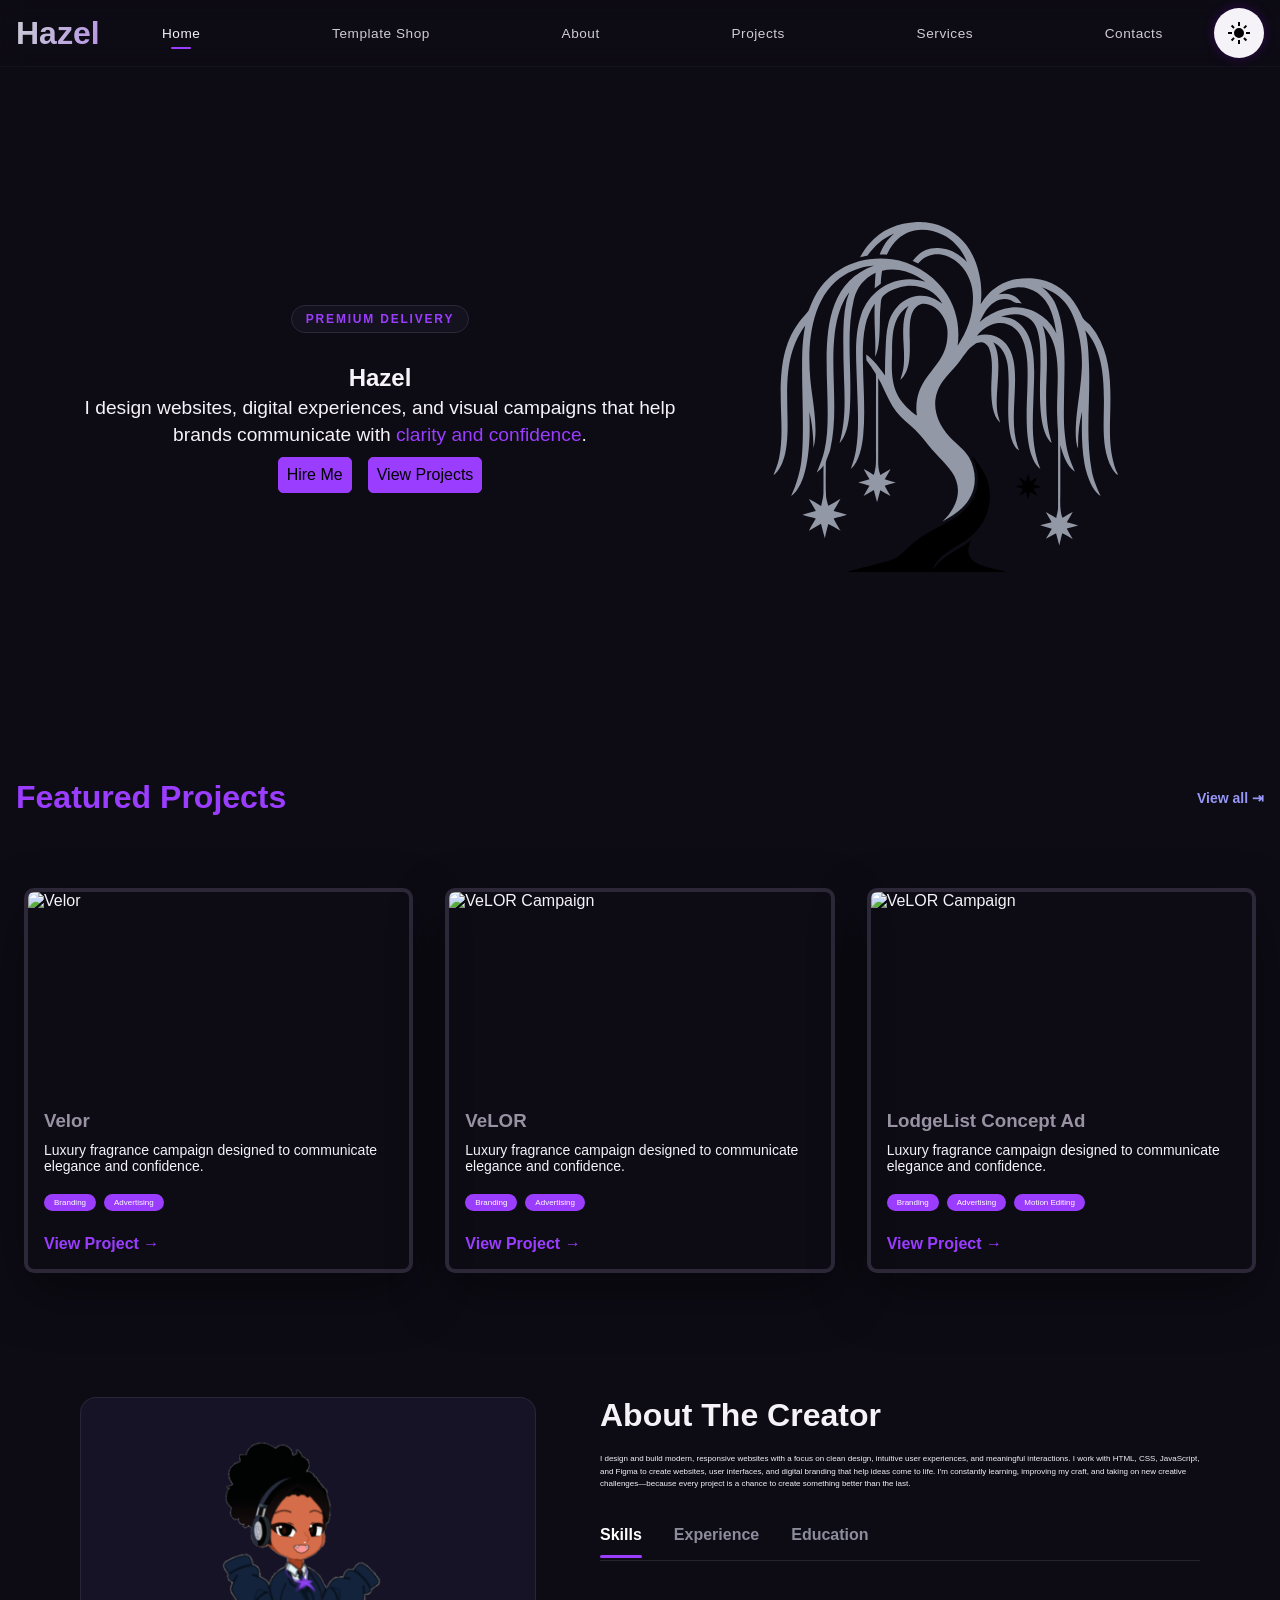
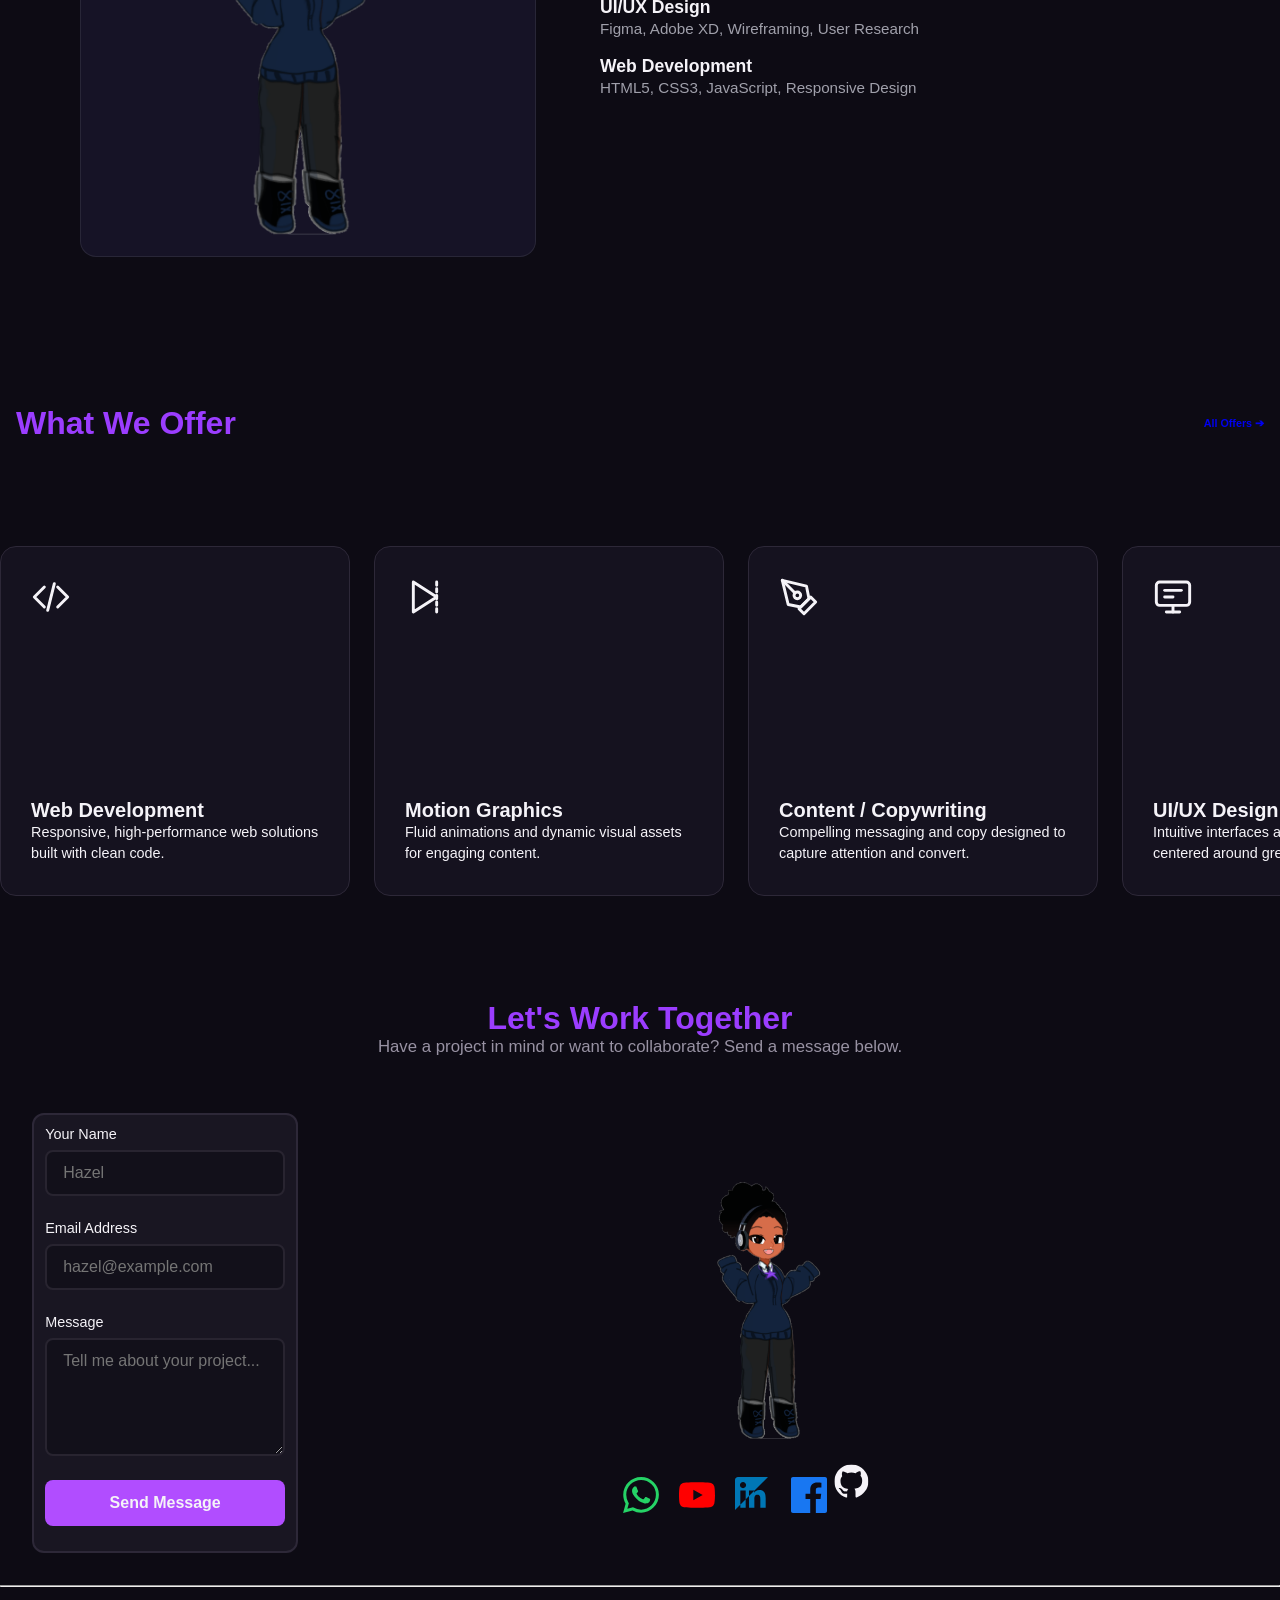
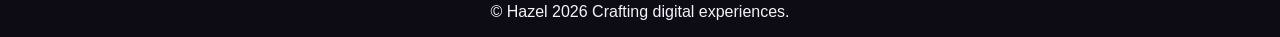
==== commit f28d313c: "commit" ====
--- a/index.html
+++ b/index.html
@@ -38,8 +38,6 @@
                 <span class="bar"></span>
             </button>
         </header>
-
-
         
         <section class="Home">
             <div class="Home-section">
--- a/css/styles.css
+++ b/css/styles.css
@@ -0,0 +1,678 @@
+:root {
+    --purple: #B14DFF;
+    --gold: #E8B86D;
+    --blue: #5B8CFF;
+    --pink: #FF6FAE;
+}
+
+.hero-badge {
+    font-size: 0.75rem;
+    font-weight: 700;
+    text-transform: uppercase;
+    letter-spacing: 0.15em;
+    color: var(--purple);
+    background: var(--surface);
+    padding: 6px 14px;
+    border-radius: 20px;
+    border: 1px solid var(--border);
+    display: inline-block;
+    margin-bottom: 20px;
+}
+
+.Hazel{
+    font-size: 1.5rem;
+    font-weight: 800;
+}
+
+.Home{
+    display: flex;
+    padding: 80px 80px;
+    gap: 1.2rem;
+    flex-direction: row;
+}
+
+.Home-section{
+    display: flex;
+    flex-direction: column;
+    align-items: center;
+    justify-content: center;
+    gap: .5rem;
+    font-size: 1rem;
+}
+
+.Home-section .content{
+    font-size: 1.2rem;
+    text-align: center;
+    max-width: 600px;
+    color: var(--subtext);
+    line-height: 1.4;
+}
+
+.CTA{
+    display:flex;
+    justify-content: flex-start;
+    gap:1rem;
+
+}
+
+.CTA .btn{
+    display:inline-flex;
+    justify-content:center;
+    align-items:center;
+    padding: .5rem;
+    white-space:nowrap;
+}
+
+.CTA .btn:hover{
+    background-color: var(--BrushedSilver);
+    color: var(--purple);
+    transform:translateY(-1px)
+    scale(1.02);
+}
+
+.Home-section .logo-container{
+    max-width:500px;
+    width:100%;
+    margin:0 auto;
+    padding:1rem;
+}
+
+.Home-section .logo-container svg{
+    width: 50px;
+    height: 50px;
+}
+/* --- FP Section Styling ---*/
+.card-content {
+  padding: 1rem;
+}
+
+.card-content h3 {
+  margin: 0 0 10px 0;
+  color: var(--text-muted);
+}
+
+.card-content p {
+  font-size: 14px;
+  color: var(--subtext);
+  margin-bottom: 20px;
+}
+
+.heading{
+    display: flex;
+    color: var(--subtext);
+    padding: 1rem;
+    margin: 2rem 0;
+    background: var(--bg);
+    justify-content: space-between;
+    width: 100%;
+    align-items: center;   
+}
+
+.heading h3{
+    font-size: 2rem;
+    font-weight: 700;
+    color: var(--purple);
+}
+/*================ FP SECTION ===================*/
+.FP .heading h6 a{
+    font-size: .7rem;
+    color: var(--text);
+    text-decoration: none;
+}
+
+.FP .heading h6 a:hover{
+    text-decoration: underline;
+}
+
+.FP .card-container{
+    display:grid;
+    grid-template-columns: repeat(auto-fit,minmax(300px, 1fr));
+    gap:2rem;
+    padding: 1.5rem;
+}
+
+.FP .card-container .card{
+    display: flex;
+    flex-direction: column;
+    justify-content: flex-start;
+    gap: .1rem;
+    min-height: fit-content;
+    border: 4px solid var(--border);
+    border-radius: 10px;
+    box-shadow: var(--shadow-lg);
+    transition: transform 0.3s ease, box-shadow 0.3s ease;
+    cursor: pointer;
+    overflow: hidden;
+}
+
+/* Hover effect: Card lifts up */
+.FP .card-container .card:hover {
+  transform:translateY(-10px)
+  scale(1.02);
+  box-shadow: 0 8px 25px rgb(202, 199, 199);
+}
+
+.FP .card-container .card .thumbnail{
+    width:100%;
+    min-height: fit-content;
+    height:200px;
+    overflow:hidden;
+}
+
+.thumbnail img{
+    width:100%;
+    height:100%;
+    object-fit:cover;
+    display:block;
+}
+
+.tags{
+    display:flex;
+    gap:.5rem;
+    flex-wrap:wrap;
+    margin:1rem 0;
+}
+
+.tags span{
+    background:var(--purple);
+    color:white;
+    padding:4px 10px;
+    border-radius:20px;
+    font-size:.5rem;
+}
+
+.project-btn{
+    display: inline-block;
+    color:var(--purple);
+    font-weight:bold;
+    margin-top:.5rem;
+}
+
+.project-btn:hover{
+    transform:translateX(5px);
+}
+
+/* --- About Section Styling --- */
+.about-section {
+    display: grid;
+    /* Define the column widths here */
+    grid-template-columns: auto auto;
+    
+    /* Define the layout template strings here (wrapped in quotes) */
+    grid-template-areas: 
+        "about-image-container about-text-content";
+        
+    gap: 4rem;
+    padding: 100px 80px;
+}
+
+.about-image-container {
+    background-color: #161326;
+    border-radius: 16px;
+    overflow: hidden;
+    border: 1px solid rgba(255, 255, 255, 0.08);
+}
+
+.about-profile-img {
+    width: 100%;
+    height: 100%;
+    object-fit: cover;
+}
+
+.about-text-content {
+    max-width: 600px;
+    display: flex;
+    flex-direction: column;
+    gap: 1.2rem;
+}
+
+.about-text-content h2 {
+    font-size: 2rem;
+    font-weight: 700;
+}
+
+.about-bio {
+    color: var(--subtext);
+    font-size: .5rem;
+    line-height: 1.6;
+}
+
+/* Tab Navigation Buttons */
+.about-tabs {
+    display: flex;
+    gap: 2rem;
+    margin-top: 1rem;
+    border-bottom: 1px solid rgba(255, 255, 255, 0.1);
+    padding-bottom: 0.5rem;
+}
+
+.tab-btn {
+    background: none;
+    border: none;
+    color: #8c8c9b;
+    font-size: 1rem;
+    font-weight: 600;
+    cursor: pointer;
+    position: relative;
+    padding-bottom: 8px;
+    transition: color 0.3s ease;
+}
+
+.tab-btn:hover, 
+.tab-btn.active {
+    color: #ffffff;
+}
+
+.tab-btn.active::after {
+    content: '';
+    position: absolute;
+    left: 0;
+    bottom: -6px;
+    width: 100%;
+    height: 3px;
+    background-color: var(--purple); 
+    border-radius: 2px;
+}
+
+/* Tab Content Panes */
+.tab-content-container {
+    margin-top: 1rem;
+}
+
+.tab-pane {
+    display: none;
+    flex-direction: column;
+    gap: 1.2rem;
+}
+
+.tab-pane.active {
+    display: flex;
+}
+
+.item-block {
+    display: flex;
+    flex-direction: column;
+    gap: 2px;
+}
+
+.item-block .year {
+    font-size: 0.85rem;
+    color: var(--purple);
+    font-weight: 600;
+}
+
+.item-block h4 {
+    font-size: 1.1rem;
+    color: var(--text);
+    font-weight: 600;
+}
+
+.item-block p {
+    font-size: 0.95rem;
+    color: #a0a0ab;
+}
+
+/* SERVICE SECTION STYLING */
+.card-carousel {
+    width: 100%;
+    overflow: hidden;
+    position: relative;
+    padding: 1.5rem 0;
+}
+
+/* THE WHOLE THING THAT MOVES */
+.card-track {
+    display: flex;
+    width: max-content;
+    animation: scrollInfinite 28s linear infinite;
+    will-change: transform;
+}
+
+/* EACH DUPLICATED SET */
+.card-container {
+    display: flex;
+    flex-direction: row;
+    gap: 1.5rem;
+    flex-shrink: 0;
+    padding: 2rem 1.5rem 2rem 0;
+}
+
+/* CARDS */
+.service-card {
+    position: relative;
+    isolation: isolate;
+
+    flex: 0 0 350px;
+    height: 350px;
+
+    padding: 30px;
+    border-radius: 16px;
+
+    background: var(--surface);
+    border: 1px solid var(--border);
+
+    display: flex;
+    flex-direction: column;
+    justify-content: space-between;
+
+    overflow: hidden;
+
+    --mouse-x: 50%;
+    --mouse-y: 100%;
+}
+
+/* MOVE EXACTLY ONE SET */
+@keyframes scrollInfinite {
+    from {
+        transform: translateX(0);
+    }
+
+    to {
+        transform: translateX(-50%);
+    }
+}
+
+/* PAUSE */
+.card-track:hover {
+    animation-play-state: paused;
+}
+/* Map halo color variable */
+.service-card[data-color="purple"] {
+    --service-glow: var(--purple);
+}
+
+.service-card[data-color="blue"] {
+    --service-glow: var(--blue);
+}
+
+.service-card[data-color="pink"] {
+    --service-glow: var(--pink);
+}
+
+/* Dynamic Mouse-Following Halo */
+.service-card::before {
+    content: "";
+    position: absolute;
+    /* Position the halo directly under the mouse coordinates */
+    top: var(--mouse-y);
+    left: var(--mouse-x);
+    width: 200px;
+    height: 200px;
+    /* Center the blur radius on the exact mouse point */
+    transform: translate(-50%, -50%);
+    background: var(--service-glow);
+    border-radius: 50%;
+    filter: blur(50px);
+    opacity: 0; /* Hidden by default until hovered */
+    z-index: -1;
+    pointer-events: none;
+    transition: opacity 0.3s ease;
+}
+
+.service-card:hover::before {
+    opacity: 0.8; /* Fade in when hovering */
+}
+
+/* SVG and content styling */
+.service-card svg {
+    width: 40px;
+    height: 40px;
+    stroke: var(--text);
+    stroke-width: 1.75;
+    stroke-linecap: round;
+    stroke-linejoin: round;
+    fill: none;
+    transition: transform 0.3s ease, stroke 0.3s ease;
+}
+
+.service-category {
+    font-size: 1.25rem;
+    font-weight: bold;
+    margin-top: 1rem;
+    color: var(--text);
+}
+
+.service-desc {
+    color: var(--subtext);
+    font-size: 0.9rem;
+    line-height: 1.5;
+}
+
+.FP .heading h6 a {
+  display: inline-block;
+  text-decoration: none;
+  color: var(--inter-links);
+  font-weight: bold;
+  font-size: 14px;
+}
+
+/* Contact Page Styling */
+
+.contact-section {
+    width: 100%;
+    display: flex;
+    flex-direction: column;
+    gap: .5rem;
+}
+
+.contact-section .heading {
+    display: flex;
+    flex-direction: column;
+}
+
+.contact-section .heading p{
+    color: var(--text-muted);
+    font-size: 1.05rem;
+}
+
+.contact-container {
+    display: flex;
+    flex-direction: row;
+    padding: 2rem;
+    padding-top: 0;
+}
+
+.contact-form {
+    display: flex;
+    flex-direction: column;
+    gap: 1.5rem;
+    background: var(--card);
+    padding: .7rem;
+    border-radius: 12px;
+    border: 2px solid var(--border);
+}
+
+.form-group {
+    display: flex;
+    flex-direction: column;
+    gap: 8px;
+}
+
+.form-group label {
+    font-size: 0.9rem;
+    font-weight: 500;
+    color: var(--text);
+}
+
+.form-group input, 
+.form-group textarea {
+    width: 100%;
+    padding: 12px 16px;
+    background-color: var(--input-bg);
+    border: 2px solid var(--input-border);
+    border-radius: 8px;
+    color: var(--text);
+    font-size: 1rem;
+    font-family: inherit;
+    outline: none;
+    transition: border-color 0.3s;
+}
+
+.form-group input:focus, 
+.form-group textarea:focus {
+    border-color: var(--input-focus);
+}
+
+.submit-btn {
+    width: 100%;
+    padding: 14px;
+    background-color: var(--button-bg);
+    color: var(--text);
+    border: none;
+    border-radius: 8px;
+    font-size: 1rem;
+    font-weight: 600;
+    cursor: pointer;
+    transition: background-color 0.3s;
+}
+
+.submit-btn:hover {
+    background-color: var(--button-hover);
+}
+
+.contact-wrapper {
+    margin: auto;
+    padding: 40px 20px;
+    justify-content: space-between;
+}
+
+.contact-wrapper img {
+    width: 300px;
+    height: 300px;
+}
+
+/* --- Social Icons Container --- */
+.social-icon-wrapper {
+  display: flex;
+  gap: 20px;
+  margin-top: 20px;
+  /* Ensure icons are vertically aligned */
+
+}
+
+/* Base styles for all anchor links */
+.social-icon-link {
+  display: inline-block;
+  width: 36px;
+  height: 36px;
+  text-decoration: none;
+  /* Ensure animation starts from the element's original position */
+
+}
+
+/* Base styles for all SVGs */
+.social-icon-svg {
+  width: 100%;
+  height: 100%;
+  /* Use currentColor so the fill matches the link's text color, 
+    which you can change on hover if desired */
+  fill: currentColor; 
+  transition: fill 0.3s ease, filter 0.3s ease;
+}
+
+/* 
+  --- 1. WhatsApp ---
+  Animation: Wiggles once every few seconds like a phone vibration.
+*/
+
+.social-icon-link.whatsapp {
+  color: #25d366; /* Brand Color */
+  animation: whatsapp-vibrate 3s infinite ease-in-out;
+}
+
+@keyframes whatsapp-vibrate {
+  0%, 4%, 8%, 12% { transform: translateX(0); }
+  2%, 6%, 10% { transform: translateX(-2px) rotate(-2deg); }
+  14% { transform: translateX(2px) rotate(2deg); }
+  16% { transform: translateX(0) rotate(0); }
+  /* Pause for 4 seconds (80% of the duration) before repeating */
+}
+
+/* 
+  --- 2. GitHub ---
+  Animation: Gives one tiny bounce.
+*/
+
+.social-icon-link.github {
+  color: #ffffff; /* Brand Color in dark mode */
+  transform: scale(1.7);
+}
+
+.social-icon-link.github:hover {
+  animation: github-bounce 0.5s ease;
+}
+
+@keyframes github-bounce {
+  0%, 100% { transform: translateY(0); }
+  30% { transform: translateY(-5px); } /* Bounce Up */
+  70% { transform: translateY(2px); }  /* Settle Down */
+}
+
+/* 
+  --- 3. LinkedIn ---
+  Animation: Slides upward about 2px.
+*/
+
+.social-icon-link.linkedin {
+  color: #0077b5; /* Brand Color */
+}
+
+.social-icon-link.linkedin:hover {
+  animation: linkedin-slide 0.3s forwards ease-out;
+}
+
+@keyframes linkedin-slide {
+  100% { transform: translateY(-2px); }
+}
+
+/* 
+  --- 4. YouTube ---
+  Animation: A quick play-button pulse.
+*/
+
+.social-icon-link.youtube {
+  animation: youtube-pulse 1s ease;
+  color: #ff0000; /* Brand Color */
+}
+
+@keyframes youtube-pulse {
+  0%, 100% { transform: scale(1); }
+  50% { transform: scale(1.5); } /* Slightly larger */
+}
+
+/* 
+  --- 5. Facebook ---
+  Animation: Very subtle glow.
+*/
+
+.social-icon-link.facebook {
+  color: rgb(24, 119, 242); /* Brand Color */
+  transition: filter 0.3s ease-out;
+}
+
+.social-icon-link.facebook:hover {
+  /* Creates a soft, color-matched glow around the icon */
+  filter: drop-shadow(0 0 4px rgb(24, 118, 242));
+}
+
+@media(max-width:900px){
+    .contact-container{
+        flex-direction:column;
+    }
+
+    .about-section{
+        grid-template-columns:1fr;
+        grid-template-areas:
+        "about-image-container"
+        "about-text-content";
+    }
+
+    .FP .card-container {
+        padding: 3rem;
+    }
+
+    .Home{
+        flex-direction:column;
+        text-align:center;
+    }
+}
--- a/general.css
+++ b/general.css
@@ -177,20 +177,72 @@
     justify-content: space-between;
 }
 
-.navbar a{
-    font-size: .5rem;
+
+/* NAVIGATION LINKS */
+
+.navbar a {
+    position: relative;
+    display: inline-flex;
+    align-items: center;
+
+    font-size: 0.85rem;
+    font-weight: 500;
+    letter-spacing: 0.04em;
+
     color: var(--text-secondary);
-    align-items: center;
-    justify-content: space-between;
-    margin-right: 1.2rem;
-    transition: ease-in .2s;
-    border-bottom: 3px solid;
-}
-
-.navbar a:hover,
-.navbar a.active{
-    transform: translateY(-5px);
-}
+    text-decoration: none;
+
+    padding: 0.75rem 0.9rem;
+    margin-right: 0.3rem;
+
+    border: none;
+    border-radius: 8px;
+
+    transition:
+        color 0.3s ease,
+        background 0.3s ease,
+        transform 0.3s ease;
+}
+
+/* HOVER */
+.navbar a:hover {
+    color: var(--text);
+    background: var(--purple-dim);
+    transform: translateY(-2px);
+}
+
+/* ACTIVE LINK */
+.navbar a.active {
+    color: var(--text);
+    background: var(--purple-dim);
+}
+
+/* ANIMATED UNDERLINE */
+.navbar a::after {
+    content: "";
+    position: absolute;
+
+    width: 20px;
+    height: 2px;
+
+    background: var(--purple);
+    border-radius: 10px;
+
+    bottom: 4px;
+    left: 50%;
+
+    transform: translateX(-50%) scaleX(0);
+    transform-origin: center;
+
+    transition: transform 0.3s ease;
+}
+
+/* REVEAL UNDERLINE */
+.navbar a:hover::after,
+.navbar a.active::after {
+    transform: translateX(-50%) scaleX(1);
+}
+
 
 #theme-toggle{
     height: 50px;
@@ -244,7 +296,7 @@
 }
 
 .btn::before {
-    content: "😘";
+    content: "";
     position: absolute;
     left: 50%;
     bottom: -100px;
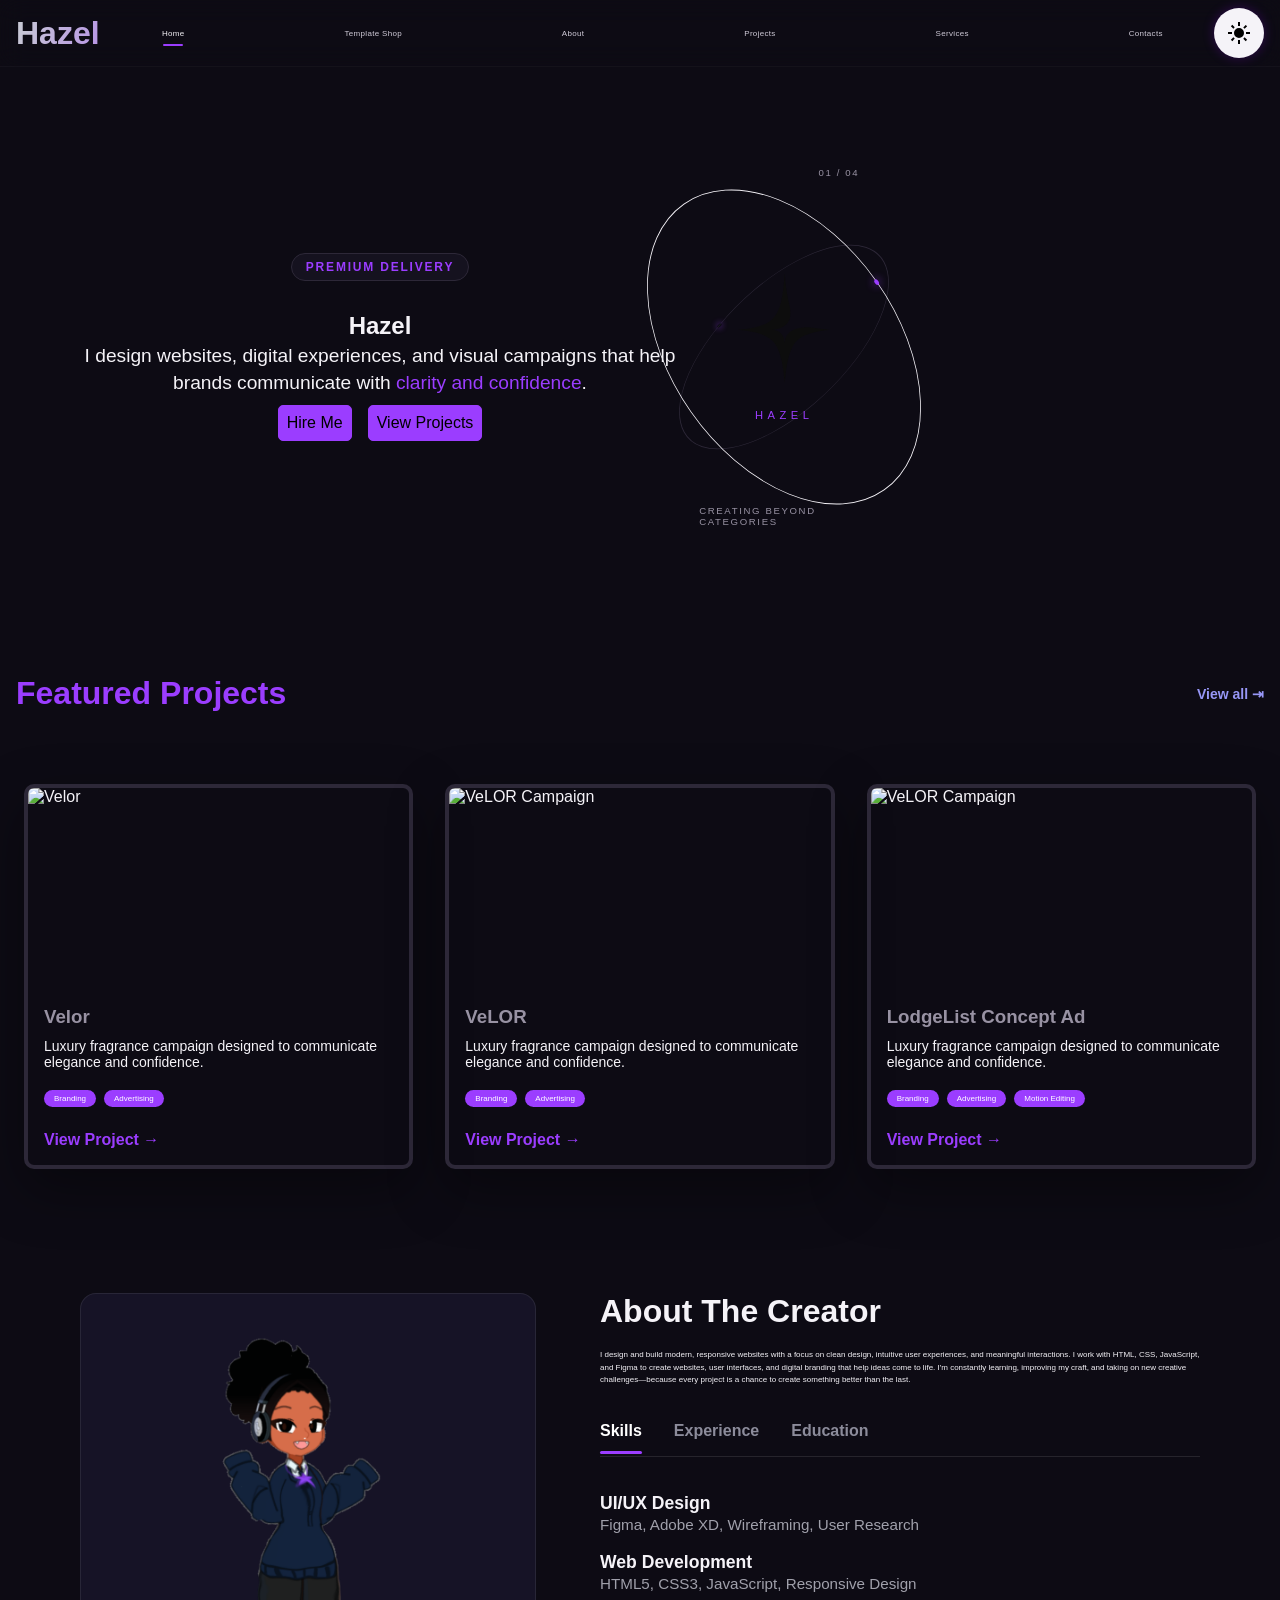
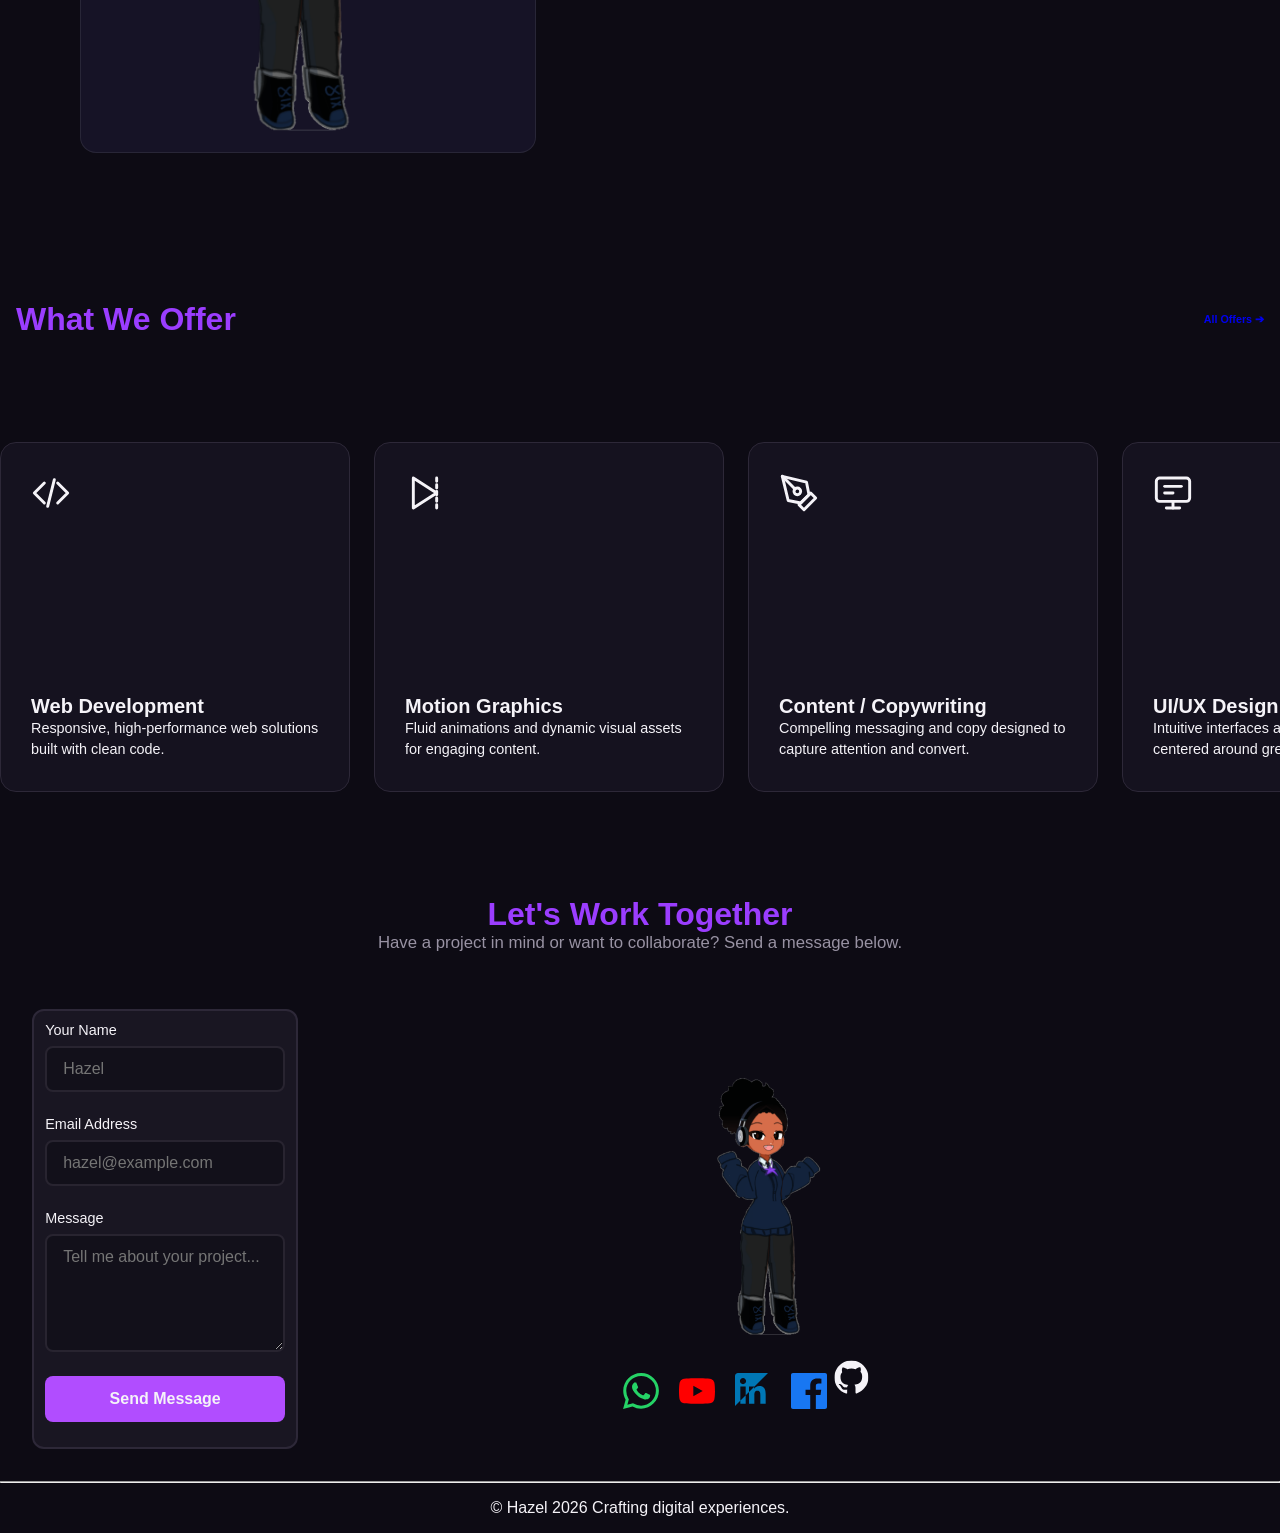
==== commit 98ef645f: "orbits" ====
--- a/index.html
+++ b/index.html
@@ -23,7 +23,6 @@
                 <a href="projects.html">Projects</a>
                 <a href="services.html">Services</a>
                 <a href="contact.html">Contacts</a>
-                <!--<a href="Resume.pdf" target="_blank"><button class="btn">Resume 🡻</button></a>----->
             </div> 
              <!--Theme Toggle-->
              <div id="theme"><button id="theme-toggle">
@@ -48,34 +47,31 @@
                     <a href="projects.html" class="btn">View Projects</a>
                 </div>
             </div>
-            <div class="logo-container"><svg xmlns="http://www.w3.org/2000/svg" xmlns:xlink="http://www.w3.org/1999/xlink" width="500" height="500" viewBox="0 0 1024 1024" xmlns:c2pa="http://c2pa.org/manifest"><metadata><c2pa:manifest>[base64]/hQ1P3qvgkZJ1wJwY1DRamW6lpGZhY3Rpb25sYzJwYS5jcmVhdGVkanBhcmFtZXRlcnOha2luZ3JlZGllbnRzgaJjdXJseC1zZWxmI2p1bWJmPWMycGEuYXNzZXJ0aW9ucy9jMnBhLmluZ3JlZGllbnQudjNkaGFzaFggAiVAkR/jdjZF40VaOf+FDU/[base64]/bKOjEIQo8m9/[base64]/m06JjdXJseClzZWxmI2p1bWJmPWMycGEuYXNzZXJ0aW9ucy9jMnBhLmhhc2guZGF0YWRoYXNoWCAQe6h6IetzDDdy/o3RKNRqQA0ysDQ0dt2xBT5kd81iHnNnYXRoZXJlZF9hc3NlcnRpb25zgaJjdXJseC1zZWxmI2p1bWJmPWMycGEuYXNzZXJ0aW9ucy9jMnBhLmluZ3JlZGllbnQudjNkaGFzaFggAiVAkR/jdjZF40VaOf+FDU/[base64]/1QOhBRu9xOjpJ2/iiIghScoEVM+Lnjds/7dqmG+giFL0vEb4DoogpX6KrGLcPNaN1MHMwDAYDVR0TAQH/BAIwADAOBgNVHQ8BAf8EBAMCBsAwEwYDVR0lBAwwCgYIKwYBBQUHAwQwHQYDVR0OBBYEFC8x6QXp/eki9cuCDx2vDJDLIV39MB8GA1UdIwQYMBaAFAILKjgayqqXSv/[base64]/9NLO8VAwu0YpyLizvyNZPfcvcoeqFhfZD8Wj/rcdb9T3ji98q1arie99B9GRog8qjQjBAMA8GA1UdEwEB/wQFMAMBAf8wDgYDVR0PAQH/BAQDAgGGMB0GA1UdDgQWBBQCCyo4Gsqql0r/+b+TFmjtlHh5tzAKBggqhkjOPQQDAgNIADBFAiBUMDSJi5WA3kIY4BfmYqk24HLs0qpjicN0NpUP4bvNxQIhAPTvHC5v8X6FS6geI7XW7h84t1i/[base64]/+QZwCof3ugesBpE/g2RwC7oRo=</c2pa:manifest></metadata>
-                <path fill="none" d="M0 0L1024 0L1024 1024L0 1024L0 0Z"/>
-                <path fill="#9298A5" d="M466.877 154.788C461.276 154.054 452.031 153.393 446.311 153.716C406.394 155.923 374.949 168.503 347.819 199.073C340.738 207.097 334.777 216.043 330.101 225.669C335.369 224.325 339.302 223.38 344.704 222.472C360.598 202.173 375.163 187.248 399.933 177.048C385.246 189.714 376.932 202.267 369.957 220.324C370.919 220.339 371.979 220.346 373.091 220.354C376.919 220.379 381.365 220.409 384.547 220.772C389.432 211.043 393.171 204.058 400.232 195.751C426.298 165.086 465.407 162.891 500.056 180.217C523.311 191.846 539.333 211.512 548.746 235.565C532.042 218.499 512.953 207.448 488.623 206.914C465.695 206.412 450.618 216.013 437.38 233.583C441.954 235.242 444.334 236.482 448.676 238.672C453.685 233.479 457.511 229.72 463.816 226.013C486.918 212.356 515.177 221.793 533.208 239.556C552.314 258.378 561.284 283.274 561.186 309.836C561.053 345.555 549.263 377.642 529.639 407.159C535.354 365.122 525.901 325.518 500.733 292.068C475.454 258.473 434.71 235.176 395.227 229.975C325.414 220.777 260.27 252.337 231.608 317.626C228.967 323.642 226.701 330.122 223.963 336.089C218.016 344.131 210.948 350.984 204.801 359.091C166.382 409.763 166.118 475.095 167.852 535.791C167.96 539.584 168.084 543.389 168.207 547.201C169.176 577.067 170.161 607.425 164.03 636.836C160.956 652.079 156.824 658.911 152.516 672.386C183.19 648.054 181.945 588.35 181.143 549.889C181.092 547.482 181.044 545.159 181.005 542.932C180.983 541.696 180.962 540.462 180.94 539.23C179.838 476.837 178.802 418.227 217.481 365.678C211.229 399.436 211.048 423.114 211.135 457.353C211.181 475.722 211.569 494.091 211.957 512.454C212.442 535.39 212.926 558.315 212.743 581.218C212.577 602.002 211.959 631.344 208.517 651.442C205.915 666.196 202.01 680.691 196.847 694.755C194.565 700.88 190.714 709.106 188.868 714.929C227.883 687.251 228.321 585.832 225.879 542.405C230.254 558.748 232.419 577.959 233.661 594.845C234.174 601.833 233.942 609.479 234.569 616.266C242.511 585.643 237.163 546.572 232.276 510.871C230.52 498.039 228.823 485.642 227.824 474.23C221.498 401.922 229.439 302.927 298.849 261.755C317.178 250.929 337.75 244.462 358.976 242.854C256.026 279.828 259.376 390.951 262.492 494.332C263.899 541.023 265.259 586.136 256.756 622.124C252.732 639.152 247.783 650.5 241.165 666.548C247.897 661.943 250.195 659.091 254.932 652.382L254.957 690.488C254.957 692.598 254.94 694.718 254.922 696.839C254.896 700.034 254.87 703.233 254.903 706.404C254.981 713.867 253.359 720.83 251.702 727.94C251.158 730.274 250.61 732.624 250.118 735.013C242.775 730.73 232.478 724.342 225.042 720.713L239.322 745.388C230.469 747.819 220.523 750.32 211.855 753.105C218.764 755.915 231.102 758.224 239.206 760.981C234.712 768.708 229.151 777.766 225.278 785.676L249.831 771.493C252.47 781.462 254.783 791.385 257.721 801.272C259.699 792.45 262.209 780.339 264.803 771.88C271.639 775.355 283.675 782.001 290.123 786.159C286.753 780.422 278.306 766.331 275.843 760.658C284.664 758.258 294.743 755.819 303.332 753.088C293.758 750.275 285.118 747.942 275.498 745.408C280.395 737.12 285.172 728.762 289.829 720.337C282.516 724.607 272.017 731.204 264.767 734.894C263.418 729.867 260.474 719.951 260.183 715.031C259.346 699.847 259.475 684.41 259.604 669.056C259.663 662.09 259.721 655.141 259.689 648.24C259.669 644.016 262.147 637.798 264.57 631.717C266.249 627.505 267.901 623.358 268.68 619.984C278.918 575.634 277.517 530.147 276.116 484.662C275.061 450.447 274.007 416.234 277.908 382.508C280.605 359.191 287.281 331.161 298.948 310.777C301.675 306.102 304.664 301.586 307.902 297.249C306.07 302.81 302.809 312.081 301.618 317.49C296.246 341.898 295.566 370.006 295.477 394.962C295.551 420.445 296.027 445.925 296.905 471.393C296.994 474.122 297.085 476.821 297.176 479.494C298.69 524.332 299.955 561.804 287.761 606.605C309.263 584.844 309.674 534.139 309.926 502.961C309.938 501.405 309.951 499.898 309.965 498.446C310.132 481.642 309.647 464.554 309.159 447.362C307.87 401.98 306.562 355.874 317.167 312.355C323.395 286.8 338.151 268.664 361.652 257.312C360.852 267.894 360.233 278.489 359.796 289.092C363.479 286.233 369.255 282.538 372.274 279.873C372.717 272.168 373.317 260.496 375.202 253.188C400.903 246.704 427.518 253.165 449.878 266.613C454.684 269.566 459.338 272.76 463.822 276.183C408.427 257.106 350.283 288.972 332.042 343.356C320.983 376.328 321.135 409.914 322.058 444.287L325.122 529.277C326.039 560.063 326.384 591.735 321.278 622.237C319.215 634.556 314.932 647.854 310.915 659.659C328.198 645.434 334.253 612.123 336.306 590.563C339.526 556.75 338.313 522.652 337.104 488.688C336.815 480.592 336.528 472.503 336.3 464.428C336.243 462.42 336.184 460.397 336.125 458.359C335.246 428.335 334.28 395.305 340.588 366.29C343.975 349.953 350.613 334.465 360.106 320.745C359.345 328.436 359.394 337.016 359.439 344.915C359.443 345.615 359.447 346.31 359.45 346.998C359.5 357.259 359.89 367.599 360.281 377.957C360.931 395.165 361.583 412.423 360.677 429.452C369.437 413.647 369.968 383.645 370.43 357.548C370.652 345.054 370.857 333.455 371.942 324.737C372.681 319.517 372.24 311.207 375.628 306.878C383.349 297.013 398.346 290.912 409.923 287.559C443.255 277.905 481.629 289.178 498.405 321.104C482.002 309.049 466.639 302.274 445.883 305.404C415.674 309.96 394.811 334.493 387.545 363.072C383.333 379.638 383.016 395.972 382.178 412.912C381.221 431.307 380.649 449.642 381.081 468.077C368.815 451.698 359.294 437.714 342.448 424.978C342.548 428.667 342.537 433.612 343.077 437.161C351.254 447.7 355.318 453.431 362.262 464.687C362.575 476.07 362.524 487.88 362.473 499.508C362.455 503.682 362.437 507.834 362.436 511.933L362.413 598.75L362.471 633.342C362.482 650.287 362.48 655.149 358.08 671.625C352.087 668.117 343.223 662.548 337.251 659.568C341.114 666.613 345.123 673.578 349.273 680.459L326.135 687.146C332.729 689.027 342.968 691.639 349.107 693.985C344.997 700.629 341.05 707.867 337.191 714.701C344.393 710.896 351.096 706.788 358.11 702.671C360.147 710.689 362.406 719.375 364.685 727.337C366.926 719.245 368.94 710.892 371.297 702.896C378.118 706.716 385.349 710.94 392.226 714.565C388.21 707.57 384.23 700.555 380.284 693.521C388.072 691.534 395.348 689.305 403.042 687.143C395.749 684.912 387.579 682.629 380.429 680.236C384.54 673.322 388.519 666.33 392.362 659.265C386.002 662.997 377.449 667.706 371.401 671.727C366.825 659.213 366.892 650.337 366.983 638.269C366.995 636.701 367.007 635.08 367.01 633.39L367.033 596.116L367.059 473.654C370.727 478.997 374.203 487.024 377.134 492.956C385.699 510.289 392.096 526.712 404.246 542.12C415.68 556.619 429.831 566.736 443.037 579.613C456.042 592.293 465.382 606.074 477.161 619.72C482.059 625.394 487.359 630.866 492.652 636.33C514.18 658.554 535.574 680.641 529.177 715.631C526.719 729.074 519.528 742.808 511.042 753.418C507.367 758.013 502.581 762.311 498.897 766.756C527.248 751.072 552.628 734.008 562.083 700.931C568.077 679.345 564.067 655.154 553.221 635.814C545.916 622.789 532.461 612.002 521.688 601.938C486.358 569.154 469.243 523.031 498.865 480.262C508.018 467.046 519.106 456.781 529.444 444.341C540.634 430.874 549.331 413.006 564.727 403.727C569.615 400.782 576.066 398.909 581.58 400.428C586.358 401.581 592.307 407.434 594.055 412.022C601.291 431.023 600.227 452.775 599.2 473.768C598.792 482.119 598.389 490.35 598.517 498.24C598.849 518.743 600.321 550.655 616.951 564.885C615.278 559.814 613.795 555.096 612.493 549.886C608.207 532.733 609.795 510.065 611.422 486.851C613.695 454.434 616.041 420.952 602.569 399.933C608.313 402.43 615.123 408.038 618.992 413.025C633.458 431.673 633.809 456.137 634.131 478.592C634.154 480.178 634.177 481.755 634.204 483.319C634.31 489.323 634.08 497.052 633.82 505.806C632.662 544.798 630.901 604.115 655.468 621.805C642.492 587.632 644.095 554.843 645.806 519.842C646.049 514.865 646.295 509.842 646.501 504.764C646.561 503.294 646.624 501.8 646.688 500.285C648.348 460.962 650.599 407.655 609.238 388.433C596.412 382.58 582.615 382.52 569.279 386.561C580.693 373.149 594.845 362.076 613.002 360.509C625.506 359.43 637.195 363.358 646.69 371.528C665.917 388.069 670.631 416.205 672.264 440.249C673.545 459.121 672.95 478.436 672.368 497.362L672.305 499.408C672.201 502.786 672.064 506.479 671.917 510.43C670.265 554.78 667.406 631.556 697.881 658.489C698.298 658.858 698.727 659.213 699.156 659.569C681.334 614.218 682.868 572.284 684.577 525.611C684.823 518.89 685.072 512.07 685.268 505.127C685.385 500.969 685.553 496.579 685.727 492.011C687.573 443.695 690.178 375.527 641.771 352.421C633.948 348.853 626.852 347.945 618.468 347.492C646.682 337.386 681.08 340.677 691.984 372.963C699.22 394.389 699.257 416.765 699.293 438.869C699.295 440.451 699.298 442.031 699.303 443.61C699.323 449.824 699.118 457.508 698.887 466.143C697.673 511.487 695.757 583.087 722.183 606.147C720.53 599.194 718.336 592.129 716.877 585.235C714.056 571.901 712.371 557.479 711.709 543.861C710.918 527.022 710.727 510.161 711.137 493.31C711.26 488.358 711.45 482.928 711.653 477.161C712.901 441.637 714.596 393.357 703.542 365.697C718.18 381.57 725.673 395.079 730.106 416.675C735.92 444.997 734.958 473.857 733.997 502.688C733.511 517.24 733.026 531.784 733.413 546.248C733.751 558.882 734.558 571.014 735.321 583.592C735.443 624.105 735.41 664.63 735.378 705.148C735.369 716.174 735.36 727.199 735.354 738.223C735.351 744.746 733.004 753.179 731.582 759.635C724.54 755.676 717.394 751.025 710.256 747.49C713.8 754.465 718.967 762.138 722.116 768.67C714.454 770.671 706.139 772.678 698.583 774.882C706.62 777.352 714.645 779.24 722.478 781.605C718.299 788.458 714.373 796.13 710.373 802.558C717.464 798.962 724.395 794.552 731.233 791.111C733.73 799.491 735.53 807.98 737.909 816.309C739.677 807.801 742.045 799.633 743.905 791.263C751.041 794.597 758.668 799.096 765.405 803.218C761.873 796.664 756.165 787.596 753.254 781.539C761 779.217 769.151 777.455 776.695 775.096C769.23 772.582 760.851 770.494 753.183 768.432C757.251 761.564 761.661 754.374 765.405 747.368C758.97 750.677 750.573 755.667 744.291 759.501C739.325 745.57 739.59 731.131 739.857 716.556C739.918 713.262 739.979 709.96 739.979 706.656L740 648.498C740.004 645.581 740.023 642.611 740.042 639.615C740.104 629.885 740.168 619.874 739.71 610.468C745.267 628.867 752.598 654.235 769.848 665.092C757.276 635.149 752.419 621.184 749.08 587.242C746.761 563.667 747.084 544.79 747.458 522.985C747.552 517.515 747.649 511.861 747.708 505.902C747.789 497.784 747.961 489.449 748.136 480.967C749.233 427.939 750.448 369.158 730.13 321.652C724.491 308.469 713.392 295.414 701.74 287.382C747.776 302.31 766.337 334.66 776.81 379.272C782.401 402.922 784.847 427.206 784.084 451.496C783.391 466.591 782.067 481.651 780.116 496.636C779.607 500.739 778.95 505.534 778.225 510.818C773.713 543.732 766.592 595.673 776.473 618.209C775.613 592.384 778.318 566.564 784.513 541.479C783.667 576.563 783.27 613.28 789.392 647.94C792.769 667.059 801.883 694.759 815.112 708.716C817.344 711.093 819.857 713.19 822.594 714.962C815.642 700.114 807.712 680.932 804.586 664.565C795.837 618.753 797.095 571.737 798.35 524.835C799.051 498.606 799.752 472.413 798.701 446.487C797.69 421.542 797.181 399.33 791.013 375.079C831.309 419.49 829.994 490.563 828.948 547.118L828.916 548.856L828.903 549.554C828.245 585.228 827.497 625.801 845.782 658.046C847.657 661.352 854.043 670.705 857.632 671.783C857.978 670.259 856.648 667.542 855.531 665.262C855.075 664.33 854.654 663.472 854.398 662.797C842.125 630.455 840.987 596.644 841.738 562.304C841.83 558.106 841.936 553.874 842.043 549.615C843.455 493.379 844.985 432.431 814.636 383.301C811.464 378.167 802.639 365.805 798.15 362.132C786.898 352.924 787.005 352.97 781.026 340.197C779.026 335.853 776.812 331.612 774.392 327.487C757.521 298.262 731.998 278.777 698.903 271.408C670.194 265.016 636.942 269.234 611.956 285.23C595.941 295.483 587.106 306.32 576.855 321.821C582.34 281.891 572.121 233.057 547.525 200.832C527.849 175.354 498.82 158.78 466.877 154.788Z"/>
-                <path fill="var(--bg)" d="M508.832 374.587C507.347 349.641 485.152 318.892 457.428 321.127C430.608 328.036 431.129 360.301 431.685 394.743C432.194 426.259 432.732 459.598 412.378 477C415.72 465.814 418.147 458.87 419.329 447.185C420.563 434.993 419.864 420.765 419.141 406.051C417.722 377.139 416.21 346.357 429.088 325.485C396.753 346.614 396.126 382.358 395.515 417.225C395.408 423.329 395.301 429.407 395.025 435.375C394.186 470.959 396.487 503.475 422.976 530.215C428.647 535.94 439.53 545.963 446.25 550.123C441.038 504.154 459.345 480.585 477.515 457.193C494.402 435.452 511.171 413.864 508.832 374.587Z"/>
-                <path fill="var(--bg)" d="M692.824 298.702C681.271 290.58 667.34 286.54 653.233 287.219C637.881 288.173 626.481 293.091 613.759 301.512C634.172 297.764 649.355 302.422 660.967 320.567C656.014 319.393 652.747 319.822 648.318 318.891C645.757 318.353 639.997 314.404 637.229 313.341C626.468 309.208 614.561 311.887 605.084 317.758C589.766 327.247 582.435 342.839 574.86 358.267C590.033 345.619 605.924 336.507 625.207 331.413C629.24 330.525 632.932 329.802 637.027 329.21C675.681 323.626 715.966 346.867 732.065 382.199C726.961 350.821 720.468 318.471 692.824 298.702Z"/><path d="M587.433 674.314C583.981 666.285 566.995 637.562 558.619 633.734C590.528 691.956 559.884 742.996 506.093 770.18C485.897 780.387 462.35 792.812 444.414 806.511C439.043 810.684 433.865 815.101 428.897 819.747C422.123 826.193 410.427 838.442 402.518 842.415C392.072 847.664 375.871 850.792 364.501 853.948C344.813 859.413 322.794 864.109 303.51 870.365C318.545 870.648 334.27 870.508 349.855 870.369C358.907 870.288 367.912 870.208 376.709 870.211L543.614 870.291L600.115 870.362C603.249 870.372 606.495 870.412 609.774 870.454C616.583 870.539 623.539 870.626 629.948 870.442C624.398 868.822 618.007 867.38 611.319 865.871C577.356 858.209 535.731 848.818 557.673 805.581C552.843 808.796 545.492 814.569 541.002 817.155C513.962 832.727 497.038 842.038 477.416 867.214C489.766 835.263 517.84 824.009 544.718 806.724C588.581 778.516 608.304 722.868 587.433 674.314Z"/><path d="M678.091 684.784C677.328 681.368 675.366 671.4 673.992 668.759C672.746 673.504 671.136 680.375 669.676 684.881C664.513 682.104 660.323 679.401 655.354 676.453C657.596 680.45 661.29 687.459 663.708 691.014C658.475 692.581 653.222 694.079 647.95 695.507C653.163 697.18 658.396 698.789 663.647 700.334C660.776 705.181 658.405 709.309 655.823 714.334C660.812 711.657 664.669 709.494 669.476 706.457C671.196 711.665 672.449 716.376 673.84 721.665C675.494 720.293 677.676 709.506 678.355 706.695C683.533 709.222 687.883 711.84 692.831 714.77C690.207 709.791 687.383 704.929 684.802 700.041C690.134 698.7 695.431 697.225 700.688 695.617C695.655 694.145 689.784 692.268 684.738 691.102C687.443 686.405 690.248 681.714 692.585 676.828L678.091 684.784Z"/>
-                </svg>
-            </div>   
+            <div class="logo-container">
+                <div class="about-hero-art" aria-hidden="true">
+                    
+                    <div class="orbit-wrapper tilt-one">
+                        <div class="art-orbit orbit-one"></div>
+                    </div>
+
+                    <div class="orbit-wrapper tilt-two">
+                        <div class="art-orbit orbit-two"></div>
+                    </div>
+
+                    <div class="art-center">
+                        <span class="art-star">
+                            <svg width="92" height="110" viewBox="0 0 92 110" fill="none" xmlns="http://www.w3.org/2000/svg">
+                                <path d="M46.5488 0.496782C46.5935 0.31694 46.6288 0.177984 46.6903 0L46.8214 0.0863313C46.9231 2.55969 47.2139 5.38961 47.4607 7.85536C47.8305 11.7789 48.3337 15.6908 48.9694 19.5855C49.3829 22.0594 49.8756 24.5217 50.4471 26.969C51.7644 32.6193 53.2333 37.9037 51.9741 43.6337C50.2246 51.5945 42.5467 54.9691 34.5212 55.6635C34.1823 55.6922 33.6648 55.7362 33.3446 55.7987C41.8408 56.1754 45.7606 60.7454 46.635 68.1258L46.8265 67.934C46.8338 67.776 46.8567 67.6147 46.8737 67.4584C48.0875 55.5131 61.6938 52.4443 72.6074 53.3819C78.8882 53.9225 85.2234 55.1508 91.5475 55.7784C89.2343 56.1872 86.7388 56.4736 84.4155 56.8191C72.7667 58.5525 59.8837 61.9728 54.5073 72.6594C48.9396 83.7262 48.0166 97.0365 46.7202 109.08C45.5487 97.1556 44.1372 80.5331 37.3929 70.2224C31.737 61.5757 19.8822 58.4722 9.62224 57.048C7.73837 56.7819 5.85089 56.5386 3.96029 56.3173C2.95562 56.2033 1.00025 56.0386 0.0992142 55.8367L0 55.8139C0.589207 55.7007 1.20688 55.6399 1.80548 55.5638C12.101 54.2663 25.1238 52.8776 33.1576 46.126C43.706 37.2611 44.5834 19.9453 45.98 7.67096C46.2442 5.34932 46.4268 2.78777 46.5488 0.496782Z" fill="#0D0D0D"/>
+                            </svg>
+                        </span>
+                        <span class="art-label">HAZEL</span>
+                    </div>
+
+                    <span class="art-caption">CREATING BEYOND CATEGORIES</span>
+                    <span class="art-coordinate">01 / 04</span>
+                </div>
+            </div>
         </section>
-                
-        <!--Interactive Code /Profile Visual Preview 
-        <div class="hero-visual-card">
-            <div class="code-window">
-                <div class="window-header">
-                    <div class="dots">
-                        <span></span><span></span><span></span>
-                    </div>
-                    <span class="file-name">hazel.config.js</span>
-                </div>
-                <div class="code-body">
-                    <p><span style="color: var(--purple);">const</span> hazel = &#123;</p>
-                    <p>&nbsp;&nbsp;role: <span style="color: var(--subtext);">"Frontend Developer"</span>,</p>
-                    <p>&nbsp;&nbsp;stack: [<span style="color: var(--subtext);">"HTML"</span>, <span style="color: var(--subtext);">"CSS"</span>, <span style="color: var(--subtext);">"JS"</span>, <span style="color: var(--subtext);">"PHP"</span>],</p>
-                    <p>&nbsp;&nbsp;focus: <span style="color: var(--subtext);">"Clean UI & Performance"</span>,</p>
-                    <p>&nbsp;&nbsp;status: <span style="color: var(--purple);">"Available for projects"</span></p>
-                    <p>&#125;;</p>
-                </div>
-            </div>
-        </div>-->
 
         <section class="FP" id="FP">
             <div class="heading">
--- a/css/styles.css
+++ b/css/styles.css
@@ -48,6 +48,133 @@
     line-height: 1.4;
 }
 
+/* =========================================
+   HERO ART
+========================================= */
+
+.orbit-wrapper {
+    position: absolute;
+    display: flex;
+    align-items: center;
+    justify-content: center;
+    pointer-events: none;
+}
+
+.tilt-one {
+    transform: rotate(-30deg) scaleY(0.65);
+}
+
+.tilt-two {
+    transform: rotate(55deg) scaleY(0.65);
+}
+
+.about-hero-art {
+    position: relative;
+    min-height: 400px;
+    display: flex;
+    align-items: center;
+    justify-content: center;
+}
+
+.art-center {
+    width: 170px;
+    height: 170px;
+    border: 1px solid var(--BrushedSilver);
+    border-radius: 50%;
+    background: radial-gradient(
+        circle,
+        var(--purple-dim),
+        var(--bg) 75%
+    );
+    box-shadow: 0 0 80px var(--purple-dim);
+
+    display: flex;
+    flex-direction: column;
+    justify-content: center;
+    align-items: center;
+
+    position: relative;
+    z-index: 2;
+}
+
+.art-star {
+    font-size: 5rem;
+    line-height: 1;
+    color: var(--BrushedSilver);
+    text-shadow: 0 0 30px var(--purple);
+}
+
+.art-label {
+    font-size: 0.7rem;
+    letter-spacing: 0.4em;
+    margin-top: 12px;
+}
+
+.art-orbit {
+    position: absolute;
+    border: 1px solid var(--border);
+    border-radius: 50%;
+}
+
+.orbit-one {
+    width: 280px;
+    height: 280px;
+    animation: spinOrbit 14s linear infinite;transform: rotate(-30deg) scaleY(0.65);
+}
+
+.orbit-two {
+    width: 350px;
+    height: 350px;
+    /* Reverse direction and slower speed for depth */
+    animation: spinOrbit 22s linear infinite reverse;
+    border-color: var(--purple-dim);
+}
+
+.art-caption,
+.art-coordinate {
+    position: absolute;
+    font-size: 0.6rem;
+    letter-spacing: 0.17em;
+    color: var(--text-muted);
+}
+
+.art-caption {
+    bottom: 20px;
+    right: 0;
+}
+
+.art-coordinate {
+    top: 20px;
+    right: 10px;
+}
+
+/* Optional: Adds a small glowing node on each ring so you can see the spin */
+.art-orbit::after {
+    content: "";
+    position: absolute;
+    top: -3px;
+    left: 50%;
+    transform: translateX(-50%);
+    width: 6px;
+    height: 6px;
+    border-radius: 50%;
+    background: var(--BrushedSilver);
+    box-shadow: 0 0 10px var(--purple);
+}
+
+.orbit-two::after {
+    background: var(--purple);
+}
+
+@keyframes spinOrbit {
+    from {
+        transform: rotate(0deg);
+    }
+    to {
+        transform: rotate(360deg);
+    }
+}
+
 .CTA{
     display:flex;
     justify-content: flex-start;
@@ -64,7 +191,7 @@
 }
 
 .CTA .btn:hover{
-    background-color: var(--BrushedSilver);
+    background-color: var(--bg);
     color: var(--purple);
     transform:translateY(-1px)
     scale(1.02);
--- a/general.css
+++ b/general.css
@@ -185,8 +185,8 @@
     display: inline-flex;
     align-items: center;
 
-    font-size: 0.85rem;
-    font-weight: 500;
+    font-size: 0.5rem;
+    font-weight: 300;
     letter-spacing: 0.04em;
 
     color: var(--text-secondary);
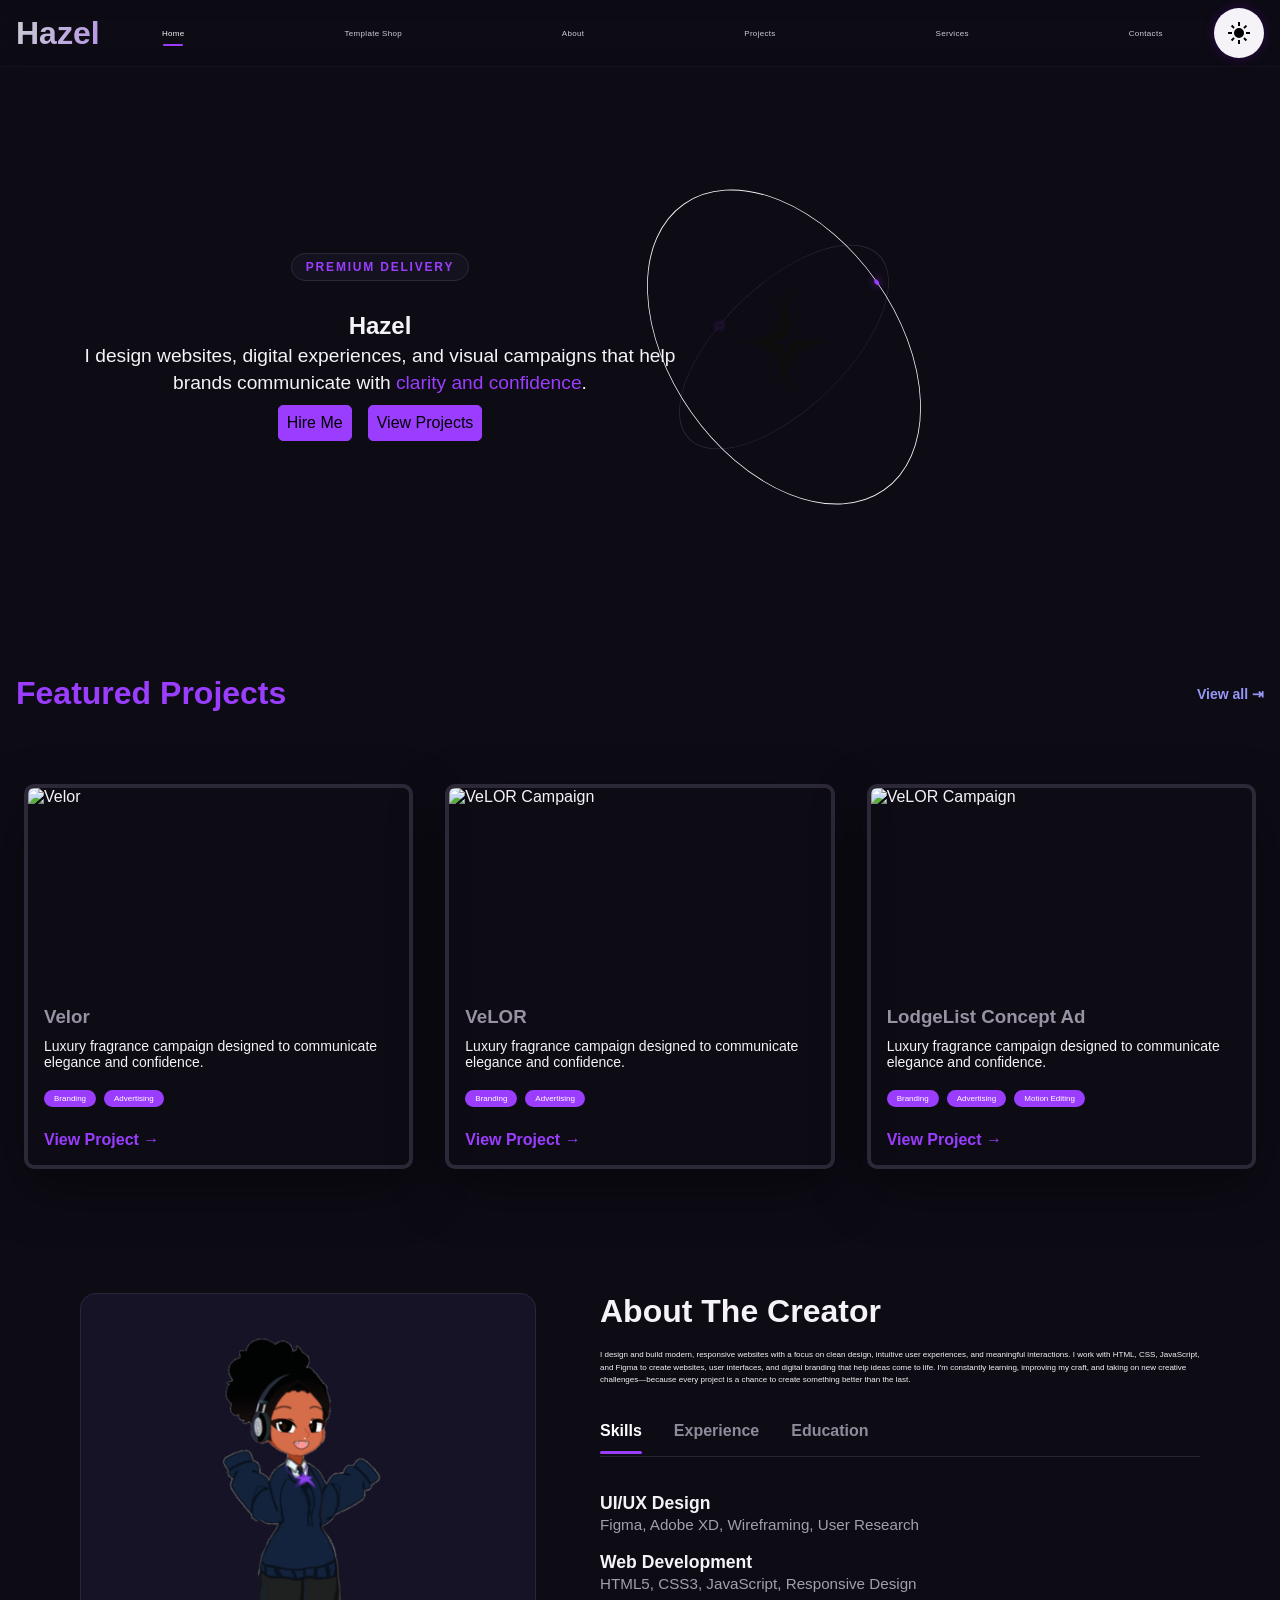
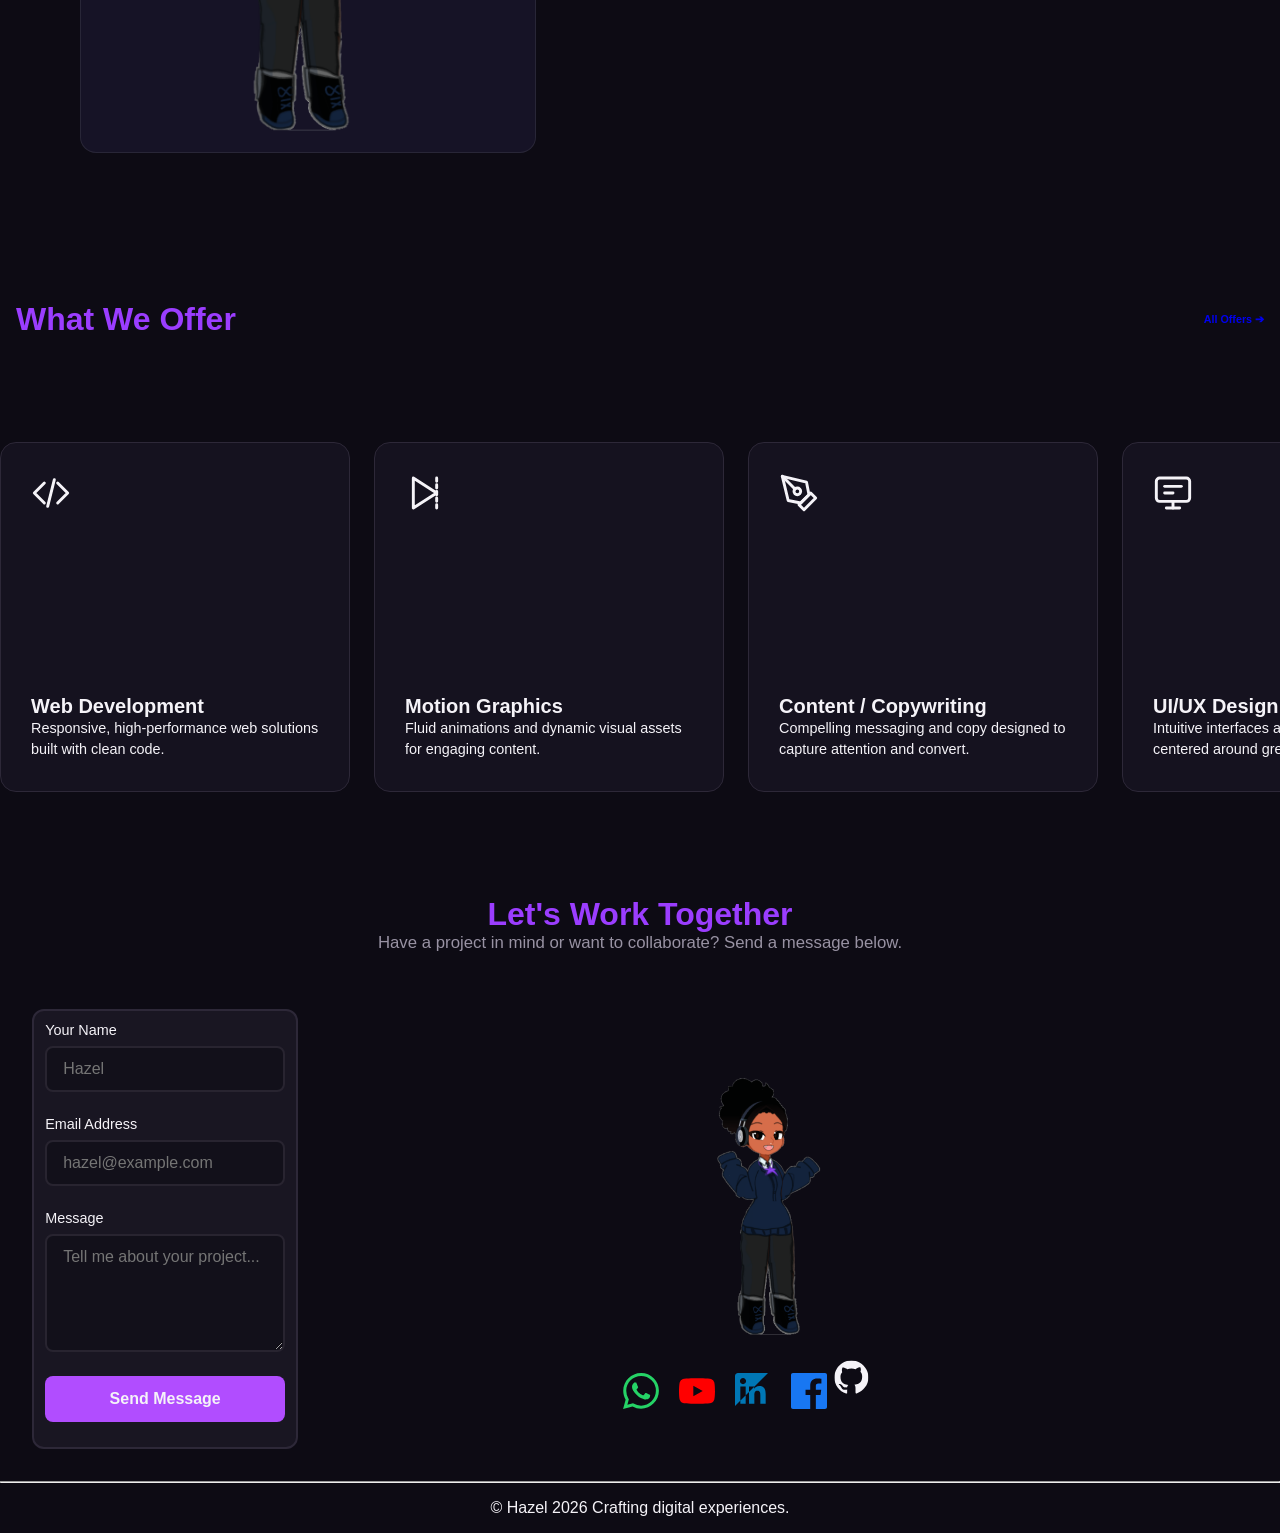
==== commit 30a20ca8: "///" ====
--- a/index.html
+++ b/index.html
@@ -1,471 +1,470 @@
 
 <!DOCTYPE html>
-<html>
-    <head>
-        <title>HAZEL</title>
-        <link rel="stylesheet" href="css/styles.css"> 
-        <link rel="shortcut icon" href="HAZEL-white.svg">
-        <script type="text/javascript" src="darkmode.js" defer></script>
-        <link rel="stylesheet" href="general.css">
-    </head>
-    <body class="darkmode">
-        <header>
-            <!--Logo-->
-            <div class="Logo">
-                <a href="index.html"><span class="HAZEL">Hazel</span></a>
-            </div>
-           
-            <!--navbar-->
-            <div class="navbar">
-                <a href="index.html" class="active">Home</a>
-                <a href="products.html">Template Shop</a>
-                <a href="about.html">About</a>
-                <a href="projects.html">Projects</a>
-                <a href="services.html">Services</a>
-                <a href="contact.html">Contacts</a>
-            </div> 
-             <!--Theme Toggle-->
-             <div id="theme"><button id="theme-toggle">
-                <svg xmlns="http://www.w3.org/2000/svg" height="24px" viewBox="0 -960 960 960" width="24px" fill="#e3e3e3"><path d="M480-120q-150 0-255-105T120-480q0-150 105-255t255-105q14 0 27.5 1t26.5 3q-41 29-65.5 75.5T444-660q0 90 63 153t153 63q55 0 101-24.5t75-65.5q2 13 3 26.5t1 27.5q0 150-105 255T480-120Z"/></svg>
-                <svg xmlns="http://www.w3.org/2000/svg" height="24px" viewBox="0 -960 960 960" width="24px" fill="#e3e3e3"><path d="M338.5-338.5Q280-397 280-480t58.5-141.5Q397-680 480-680t141.5 58.5Q680-563 680-480t-58.5 141.5Q563-280 480-280t-141.5-58.5ZM200-440H40v-80h160v80Zm720 0H760v-80h160v80ZM440-760v-160h80v160h-80Zm0 720v-160h80v160h-80ZM256-650l-101-97 57-59 96 100-52 56Zm492 496-97-101 53-55 101 97-57 59Zm-98-550 97-101 59 57-100 96-56-52ZM154-212l101-97 55 53-97 101-59-57Z"/></svg>
-            </button></div>
-
-             <!--menubar-->
-            <button class="bar-toggle">
-                <span class="bar"></span>
-                <span class="bar"></span>
-                <span class="bar"></span>
-            </button>
-        </header>
+<html lang="en">
+<head>
+    <meta charset="UTF-8">
+    <meta name="viewport" content="width=device-width, initial-scale=1.0">
+    <title>Document</title>
+    <title>HAZEL</title>
+    <link rel="stylesheet" href="css/styles.css"> 
+    <link rel="shortcut icon" href="HAZEL-white.svg">
+    <script type="text/javascript" src="darkmode.js" defer></script>
+    <link rel="stylesheet" href="general.css">
+</head>
+<body class="darkmode">
+    <header>
+        <!--Logo-->
+        <div class="Logo">
+            <a href="index.html"><span class="HAZEL">Hazel</span></a>
+        </div>
         
-        <section class="Home">
-            <div class="Home-section">
-                <span class="hero-badge">Premium Delivery</span>
-                <div class="content"><h2 class="Hazel">Hazel</h2> I design websites, digital experiences, and visual campaigns that help brands communicate with <span>clarity and confidence</span>.</div>
-                <div class="CTA">
-                    <a href="contact.html" class="btn">Hire Me</a>
-                    <a href="projects.html" class="btn">View Projects</a>
-                </div>
-            </div>
-            <div class="logo-container">
-                <div class="about-hero-art" aria-hidden="true">
+        <!--navbar-->
+        <div class="navbar">
+            <a href="index.html" class="active">Home</a>
+            <a href="products.html">Template Shop</a>
+            <a href="about.html">About</a>
+            <a href="projects.html">Projects</a>
+            <a href="services.html">Services</a>
+            <a href="contact.html">Contacts</a>
+        </div> 
+            <!--Theme Toggle-->
+            <div id="theme"><button id="theme-toggle">
+            <svg xmlns="http://www.w3.org/2000/svg" height="24px" viewBox="0 -960 960 960" width="24px" fill="#e3e3e3"><path d="M480-120q-150 0-255-105T120-480q0-150 105-255t255-105q14 0 27.5 1t26.5 3q-41 29-65.5 75.5T444-660q0 90 63 153t153 63q55 0 101-24.5t75-65.5q2 13 3 26.5t1 27.5q0 150-105 255T480-120Z"/></svg>
+            <svg xmlns="http://www.w3.org/2000/svg" height="24px" viewBox="0 -960 960 960" width="24px" fill="#e3e3e3"><path d="M338.5-338.5Q280-397 280-480t58.5-141.5Q397-680 480-680t141.5 58.5Q680-563 680-480t-58.5 141.5Q563-280 480-280t-141.5-58.5ZM200-440H40v-80h160v80Zm720 0H760v-80h160v80ZM440-760v-160h80v160h-80Zm0 720v-160h80v160h-80ZM256-650l-101-97 57-59 96 100-52 56Zm492 496-97-101 53-55 101 97-57 59Zm-98-550 97-101 59 57-100 96-56-52ZM154-212l101-97 55 53-97 101-59-57Z"/></svg>
+        </button></div>
+
+            <!--menubar-->
+        <button class="bar-toggle">
+            <span class="bar"></span>
+            <span class="bar"></span>
+            <span class="bar"></span>
+        </button>
+    </header>
+    
+    <section class="Home">
+        <div class="Home-section">
+            <span class="hero-badge">Premium Delivery</span>
+            <div class="content"><h2 class="Hazel">Hazel</h2> I design websites, digital experiences, and visual campaigns that help brands communicate with <span>clarity and confidence</span>.</div>
+            <div class="CTA">
+                <a href="contact.html" class="btn">Hire Me</a>
+                <a href="projects.html" class="btn">View Projects</a>
+            </div>
+        </div>
+        <div class="logo-container">
+            <div class="about-hero-art" aria-hidden="true">
+                
+                <div class="orbit-wrapper tilt-one">
+                    <div class="art-orbit orbit-one"></div>
+                </div>
+
+                <div class="orbit-wrapper tilt-two">
+                    <div class="art-orbit orbit-two"></div>
+                </div>
+
+                <div class="art-center">
+                    <span class="art-star">
+                        <svg width="92" height="110" viewBox="0 0 92 110" fill="none" xmlns="http://www.w3.org/2000/svg">
+                            <path d="M46.5488 0.496782C46.5935 0.31694 46.6288 0.177984 46.6903 0L46.8214 0.0863313C46.9231 2.55969 47.2139 5.38961 47.4607 7.85536C47.8305 11.7789 48.3337 15.6908 48.9694 19.5855C49.3829 22.0594 49.8756 24.5217 50.4471 26.969C51.7644 32.6193 53.2333 37.9037 51.9741 43.6337C50.2246 51.5945 42.5467 54.9691 34.5212 55.6635C34.1823 55.6922 33.6648 55.7362 33.3446 55.7987C41.8408 56.1754 45.7606 60.7454 46.635 68.1258L46.8265 67.934C46.8338 67.776 46.8567 67.6147 46.8737 67.4584C48.0875 55.5131 61.6938 52.4443 72.6074 53.3819C78.8882 53.9225 85.2234 55.1508 91.5475 55.7784C89.2343 56.1872 86.7388 56.4736 84.4155 56.8191C72.7667 58.5525 59.8837 61.9728 54.5073 72.6594C48.9396 83.7262 48.0166 97.0365 46.7202 109.08C45.5487 97.1556 44.1372 80.5331 37.3929 70.2224C31.737 61.5757 19.8822 58.4722 9.62224 57.048C7.73837 56.7819 5.85089 56.5386 3.96029 56.3173C2.95562 56.2033 1.00025 56.0386 0.0992142 55.8367L0 55.8139C0.589207 55.7007 1.20688 55.6399 1.80548 55.5638C12.101 54.2663 25.1238 52.8776 33.1576 46.126C43.706 37.2611 44.5834 19.9453 45.98 7.67096C46.2442 5.34932 46.4268 2.78777 46.5488 0.496782Z" fill="#0D0D0D"/>
+                        </svg>
+                    </span>
+                </div>
+            </div>
+        </div>
+    </section>
+
+    <section class="FP" id="FP">
+        <div class="heading">
+            <h3 > Featured Projects</h3>
+            <h6><a href="projects.html">View all   ⇥</a></h6>
+        </div>
+        <div class="card-container">
+            <div class="card">
+                <div class="thumbnail">  
+                    <img src="thumbnail/velor.png" alt="Velor">
+                </div>
+                <div class="card-content">
+                    <h3>Velor</h3>
+                    <p>
+                        Luxury fragrance campaign designed to communicate elegance and confidence.
+                    </p>
+
+                    <div class="tags">
+                        <span>Branding</span>
+                        <span>Advertising</span>
+                    </div>
+
+                    <a href="#" class="project-btn">
+                        View Project →
+                    </a>
+                </div>
+            </div>
+
+            <div class="card">
+                <div class="thumbnail">
+                    <img src="thumbnail/velor.png" alt="VeLOR Campaign">
+                </div>
+
+                <div class="card-content">
+                    <h3>VeLOR</h3>
+
+                    <p>
+                        Luxury fragrance campaign designed to communicate elegance and confidence.
+                    </p>
+
+                    <div class="tags">
+                        <span>Branding</span>
+                        <span>Advertising</span>
+                    </div>
+
+                    <a href="#" class="project-btn">
+                        View Project →
+                    </a>
+                </div>
+            </div>
+
+
+            <div class="card">
+                <div class="thumbnail">
+                    <img src="thumbnail/velor.png" alt="VeLOR Campaign">
+                </div>
+
+                <div class="card-content">
+                    <h3>LodgeList Concept Ad</h3>
+
+                    <p>
+                        Luxury fragrance campaign designed to communicate elegance and confidence.
+                    </p>
+
+                    <div class="tags">
+                        <span>Branding</span>
+                        <span>Advertising</span>
+                        <span>Motion Editing</span>
+                    </div>
+
+                    <a href="#" class="project-btn">
+                        View Project →
+                    </a>
+                </div>
+        </div>
+    </section>
+    <section class="about-section" id="about-me">
+        <div class="about-image-container">
+            <!-- Replace with your actual image path -->
+            <img src="Hazel.png" alt="Profile Picture" class="about-profile-img">
+        </div>
+        
+        <div class="about-text-content">
+            <h2>About The Creator</h2>
+            <p class="about-bio">
+                I design and build modern, responsive websites with a focus on clean design, intuitive user experiences, and meaningful interactions. I work with HTML, CSS, JavaScript, and Figma to create websites, user interfaces, and digital branding that help ideas come to life.
+                I'm constantly learning, improving my craft, and taking on new creative challenges—because every project is a chance to create something better than the last.
+            </p>
+
+            <!-- Tab Navigation Buttons -->
+            <div class="about-tabs">
+                <button class="tab-btn active" data-target="skills">Skills</button>
+                <button class="tab-btn" data-target="experience">Experience</button>
+                <button class="tab-btn" data-target="education">Education</button>
+            </div>
+
+            <!-- Tab Content Panes -->
+            <div class="tab-content-container">
+                <!-- Skills Content -->
+                <div class="tab-pane active" id="skills">
+                    <div class="item-block">
+                        <h4>UI/UX Design</h4>
+                        <p>Figma, Adobe XD, Wireframing, User Research</p>
+                    </div>
+                    <div class="item-block">
+                        <h4>Web Development</h4>
+                        <p>HTML5, CSS3, JavaScript, Responsive Design</p>
+                    </div>
+                </div>
+
+                <!-- Experience Content -->
+                <div class="tab-pane" id="experience">
+                    <div class="item-block">
+                        <span class="year">2025 - Present</span>
+                        <h4>Freelancer</h4>
+                        <p>Leading digital product design and branding campaigns.</p>
+                    </div>
+                </div>
+
+                <!-- Education Content -->
+                <div class="tab-pane" id="education">
+                    <div class="item-block">
+                        <span class="year">2019-2025</span>
+                        <h4>United Christian Academy</h4>
+                    </div>
+                </div>
+            </div>
+        </div>
+    </section>
+    <section class="services">
+        <div class="heading">
+            <h3>What We Offer</h3>
+            <h6><a href="services.html">All Offers   ➔</a></h6>
+        </div>
+        <div class="card-carousel">
+            <div class="card-track">
+                <div class="card-container">
+                    <!-- 1. Web Development -->
+                    <div class="service-card" data-color="blue">
+                        <svg viewBox="0 0 24 24" fill="none" xmlns="http://www.w3.org/2000/svg">
+                            <polyline points="16 18 22 12 16 6"></polyline>
+                            <polyline points="8 6 2 12 8 18"></polyline>
+                            <line x1="14" y1="4" x2="10" y2="20"></line>
+                        </svg>
+                        <div>
+                            <div class="service-category">Web Development</div>
+                            <p class="service-desc">Responsive, high-performance web solutions built with clean code.</p>
+                        </div>
+                    </div>
+
+                    <!-- 2. Motion Graphics -->
+                    <div class="service-card" data-color="pink">
+                        <svg viewBox="0 0 24 24" fill="none" xmlns="http://www.w3.org/2000/svg">
+                            <polygon points="5 3 19 12 5 21 5 3"></polygon>
+                            <line x1="19" y1="3" x2="19" y2="21" stroke-dasharray="2 2"></line>
+                        </svg>
+                        <div>
+                            <div class="service-category">Motion Graphics</div>
+                            <p class="service-desc">Fluid animations and dynamic visual assets for engaging content.</p>
+                        </div>
+                    </div>
+
+                    <!-- 3. Content & Copywriting -->
+                    <div class="service-card" data-color="purple">
+                        <svg viewBox="0 0 24 24" fill="none" xmlns="http://www.w3.org/2000/svg">
+                            <path d="M12 19l7-7 3 3-7 7-3-3z"></path>
+                            <path d="M18 13l-1.5-7.5L2 2l3.5 14.5L13 18l5-5z"></path>
+                            <path d="M2 2l7.586 7.586"></path>
+                            <circle cx="11" cy="11" r="2"></circle>
+                        </svg>
+                        <div>
+                            <div class="service-category">Content / Copywriting</div>
+                            <p class="service-desc">Compelling messaging and copy designed to capture attention and convert.</p>
+                        </div>
+                    </div>
+
+                    <!-- 4. UI/UX Design -->
+                    <div class="service-card" data-color="blue">
+                        <svg viewBox="0 0 24 24" fill="none" xmlns="http://www.w3.org/2000/svg">
+                            <rect x="2" y="3" width="20" height="14" rx="2" ry="2"></rect>
+                            <line x1="8" y1="21" x2="16" y2="21"></line>
+                            <line x1="12" y1="17" x2="12" y2="21"></line>
+                            <path d="M7 8h10"></path>
+                            <path d="M7 12h5"></path>
+                        </svg>
+                        <div>
+                            <div class="service-category">UI/UX Design</div>
+                            <p class="service-desc">Intuitive interfaces and seamless user flows centered around great experiences.</p>
+                        </div>
+                    </div>
+
+                    <!-- 5. Advertising & Digital Campaigns -->
+                    <div class="service-card" data-color="pink">
+                        <svg viewBox="0 0 24 24" fill="none" xmlns="http://www.w3.org/2000/svg">
+                            <path d="M22 12h-4l-3 9L9 3l-3 9H2"></path>
+                        </svg>
+                        <div>
+                            <div class="service-category">Advertising Campaigns</div>
+                            <p class="service-desc">Strategic digital campaigns targeted to expand reach and drive growth.</p>
+                        </div>
+                    </div>
+
+                    <!-- 6. Branding -->
+                    <div class="service-card" data-color="purple">
+                        <svg viewBox="0 0 24 24" fill="none" xmlns="http://www.w3.org/2000/svg">
+                            <circle cx="12" cy="12" r="10"></circle>
+                            <path d="M12 2a15.3 15.3 0 0 1 4 10 15.3 15.3 0 0 1-4 10 15.3 15.3 0 0 1-4-10 15.3 15.3 0 0 1 4-10z"></path>
+                            <path d="M2 12h20"></path>
+                        </svg>
+                        <div>
+                            <div class="service-category">Branding</div>
+                            <p class="service-desc">Cohesive visual identities and aesthetic assets that make brands memorable.</p>
+                        </div>
+                    </div>
+                </div>
+                <div aria-hidden="true" class="card-container">
+                    <!-- 1. Web Development -->
+                    <div class="service-card" data-color="blue">
+                        <svg viewBox="0 0 24 24" fill="none" xmlns="http://www.w3.org/2000/svg">
+                            <polyline points="16 18 22 12 16 6"></polyline>
+                            <polyline points="8 6 2 12 8 18"></polyline>
+                            <line x1="14" y1="4" x2="10" y2="20"></line>
+                        </svg>
+                        <div>
+                            <div class="service-category">Web Development</div>
+                            <p class="service-desc">Responsive, high-performance web solutions built with clean code.</p>
+                        </div>
+                    </div>
+
+                    <!-- 2. Motion Graphics -->
+                    <div class="service-card" data-color="pink">
+                        <svg viewBox="0 0 24 24" fill="none" xmlns="http://www.w3.org/2000/svg">
+                            <polygon points="5 3 19 12 5 21 5 3"></polygon>
+                            <line x1="19" y1="3" x2="19" y2="21" stroke-dasharray="2 2"></line>
+                        </svg>
+                        <div>
+                            <div class="service-category">Motion Graphics</div>
+                            <p class="service-desc">Fluid animations and dynamic visual assets for engaging content.</p>
+                        </div>
+                    </div>
+
+                    <!-- 3. Content & Copywriting -->
+                    <div class="service-card" data-color="purple">
+                        <svg viewBox="0 0 24 24" fill="none" xmlns="http://www.w3.org/2000/svg">
+                            <path d="M12 19l7-7 3 3-7 7-3-3z"></path>
+                            <path d="M18 13l-1.5-7.5L2 2l3.5 14.5L13 18l5-5z"></path>
+                            <path d="M2 2l7.586 7.586"></path>
+                            <circle cx="11" cy="11" r="2"></circle>
+                        </svg>
+                        <div>
+                            <div class="service-category">Content / Copywriting</div>
+                            <p class="service-desc">Compelling messaging and copy designed to capture attention and convert.</p>
+                        </div>
+                    </div>
+
+                    <!-- 4. UI/UX Design -->
+                    <div class="service-card" data-color="blue">
+                        <svg viewBox="0 0 24 24" fill="none" xmlns="http://www.w3.org/2000/svg">
+                            <rect x="2" y="3" width="20" height="14" rx="2" ry="2"></rect>
+                            <line x1="8" y1="21" x2="16" y2="21"></line>
+                            <line x1="12" y1="17" x2="12" y2="21"></line>
+                            <path d="M7 8h10"></path>
+                            <path d="M7 12h5"></path>
+                        </svg>
+                        <div>
+                            <div class="service-category">UI/UX Design</div>
+                            <p class="service-desc">Intuitive interfaces and seamless user flows centered around great experiences.</p>
+                        </div>
+                    </div>
+
+                    <!-- 5. Advertising & Digital Campaigns -->
+                    <div class="service-card" data-color="pink">
+                        <svg viewBox="0 0 24 24" fill="none" xmlns="http://www.w3.org/2000/svg">
+                            <path d="M22 12h-4l-3 9L9 3l-3 9H2"></path>
+                        </svg>
+                        <div>
+                            <div class="service-category">Advertising Campaigns</div>
+                            <p class="service-desc">Strategic digital campaigns targeted to expand reach and drive growth.</p>
+                        </div>
+                    </div>
+
+                    <!-- 6. Branding -->
+                    <div class="service-card" data-color="purple">
+                        <svg viewBox="0 0 24 24" fill="none" xmlns="http://www.w3.org/2000/svg">
+                            <circle cx="12" cy="12" r="10"></circle>
+                            <path d="M12 2a15.3 15.3 0 0 1 4 10 15.3 15.3 0 0 1-4 10 15.3 15.3 0 0 1-4-10 15.3 15.3 0 0 1 4-10z"></path>
+                            <path d="M2 12h20"></path>
+                        </svg>
+                        <div>
+                            <div class="service-category">Branding</div>
+                            <p class="service-desc">Cohesive visual identities and aesthetic assets that make brands memorable.</p>
+                        </div>
+                    </div>
+                </div>
+            </div>
+        </div>
+    </section>
+    <section class="contact-section" id="contact">
+        <div class="heading">
+            <h3>Let's Work Together</h3>
+            <p>Have a project in mind or want to collaborate? Send a message below.</p>
+        </div>
+        <div class="contact-container">
+            <form class="contact-form" onsubmit="event.preventDefault(); alert('Thank you! Your message has been sent.');">
+                <div class="form-group">
+                    <label for="name">Your Name</label>
+                    <input type="text" id="name" required placeholder="Hazel">
+                </div>
+                <div class="form-group">
+                    <label for="email">Email Address</label>
+                    <input type="email" id="email" required placeholder="hazel@example.com">
+                </div>
+                <div class="form-group">
+                    <label for="message">Message</label>
+                    <textarea id="message" rows="5" required placeholder="Tell me about your project..."></textarea>
+                </div>
+                <button type="submit" class="submit-btn">Send Message</button>
+            </form>
+            <div class="contact-wrapper">
+                <img src="Hazel.png" alt="Hazel Logo">
+
+                <div class="social-icon-wrapper">
                     
-                    <div class="orbit-wrapper tilt-one">
-                        <div class="art-orbit orbit-one"></div>
-                    </div>
-
-                    <div class="orbit-wrapper tilt-two">
-                        <div class="art-orbit orbit-two"></div>
-                    </div>
-
-                    <div class="art-center">
-                        <span class="art-star">
-                            <svg width="92" height="110" viewBox="0 0 92 110" fill="none" xmlns="http://www.w3.org/2000/svg">
-                                <path d="M46.5488 0.496782C46.5935 0.31694 46.6288 0.177984 46.6903 0L46.8214 0.0863313C46.9231 2.55969 47.2139 5.38961 47.4607 7.85536C47.8305 11.7789 48.3337 15.6908 48.9694 19.5855C49.3829 22.0594 49.8756 24.5217 50.4471 26.969C51.7644 32.6193 53.2333 37.9037 51.9741 43.6337C50.2246 51.5945 42.5467 54.9691 34.5212 55.6635C34.1823 55.6922 33.6648 55.7362 33.3446 55.7987C41.8408 56.1754 45.7606 60.7454 46.635 68.1258L46.8265 67.934C46.8338 67.776 46.8567 67.6147 46.8737 67.4584C48.0875 55.5131 61.6938 52.4443 72.6074 53.3819C78.8882 53.9225 85.2234 55.1508 91.5475 55.7784C89.2343 56.1872 86.7388 56.4736 84.4155 56.8191C72.7667 58.5525 59.8837 61.9728 54.5073 72.6594C48.9396 83.7262 48.0166 97.0365 46.7202 109.08C45.5487 97.1556 44.1372 80.5331 37.3929 70.2224C31.737 61.5757 19.8822 58.4722 9.62224 57.048C7.73837 56.7819 5.85089 56.5386 3.96029 56.3173C2.95562 56.2033 1.00025 56.0386 0.0992142 55.8367L0 55.8139C0.589207 55.7007 1.20688 55.6399 1.80548 55.5638C12.101 54.2663 25.1238 52.8776 33.1576 46.126C43.706 37.2611 44.5834 19.9453 45.98 7.67096C46.2442 5.34932 46.4268 2.78777 46.5488 0.496782Z" fill="#0D0D0D"/>
-                            </svg>
-                        </span>
-                        <span class="art-label">HAZEL</span>
-                    </div>
-
-                    <span class="art-caption">CREATING BEYOND CATEGORIES</span>
-                    <span class="art-coordinate">01 / 04</span>
-                </div>
-            </div>
-        </section>
-
-        <section class="FP" id="FP">
-            <div class="heading">
-                <h3 > Featured Projects</h3>
-                <h6><a href="projects.html">View all   ⇥</a></h6>
-            </div>
-            <div class="card-container">
-                <div class="card">
-                    <div class="thumbnail">  
-                        <img src="thumbnail/velor.png" alt="Velor">
-                    </div>
-                    <div class="card-content">
-                        <h3>Velor</h3>
-                       <p>
-                            Luxury fragrance campaign designed to communicate elegance and confidence.
-                        </p>
-
-                        <div class="tags">
-                            <span>Branding</span>
-                            <span>Advertising</span>
-                        </div>
-
-                        <a href="#" class="project-btn">
-                            View Project →
-                        </a>
-                    </div>
-                </div>
-
-                <div class="card">
-                    <div class="thumbnail">
-                        <img src="thumbnail/velor.png" alt="VeLOR Campaign">
-                    </div>
-
-                    <div class="card-content">
-                        <h3>VeLOR</h3>
-
-                        <p>
-                            Luxury fragrance campaign designed to communicate elegance and confidence.
-                        </p>
-
-                        <div class="tags">
-                            <span>Branding</span>
-                            <span>Advertising</span>
-                        </div>
-
-                        <a href="#" class="project-btn">
-                            View Project →
-                        </a>
-                    </div>
-                </div>
-
-
-                <div class="card">
-                    <div class="thumbnail">
-                        <img src="thumbnail/velor.png" alt="VeLOR Campaign">
-                    </div>
-
-                    <div class="card-content">
-                        <h3>LodgeList Concept Ad</h3>
-
-                        <p>
-                            Luxury fragrance campaign designed to communicate elegance and confidence.
-                        </p>
-
-                        <div class="tags">
-                            <span>Branding</span>
-                            <span>Advertising</span>
-                            <span>Motion Editing</span>
-                        </div>
-
-                        <a href="#" class="project-btn">
-                            View Project →
-                        </a>
-                    </div>
-            </div>
-        </section>
-        <section class="about-section" id="about-me">
-            <div class="about-image-container">
-                <!-- Replace with your actual image path -->
-                <img src="Hazel.png" alt="Profile Picture" class="about-profile-img">
-            </div>
-            
-            <div class="about-text-content">
-                <h2>About The Creator</h2>
-                <p class="about-bio">
-                    I design and build modern, responsive websites with a focus on clean design, intuitive user experiences, and meaningful interactions. I work with HTML, CSS, JavaScript, and Figma to create websites, user interfaces, and digital branding that help ideas come to life.
-                    I'm constantly learning, improving my craft, and taking on new creative challenges—because every project is a chance to create something better than the last.
-                </p>
-
-                <!-- Tab Navigation Buttons -->
-                <div class="about-tabs">
-                    <button class="tab-btn active" data-target="skills">Skills</button>
-                    <button class="tab-btn" data-target="experience">Experience</button>
-                    <button class="tab-btn" data-target="education">Education</button>
-                </div>
-
-                <!-- Tab Content Panes -->
-                <div class="tab-content-container">
-                    <!-- Skills Content -->
-                    <div class="tab-pane active" id="skills">
-                        <div class="item-block">
-                            <h4>UI/UX Design</h4>
-                            <p>Figma, Adobe XD, Wireframing, User Research</p>
-                        </div>
-                        <div class="item-block">
-                            <h4>Web Development</h4>
-                            <p>HTML5, CSS3, JavaScript, Responsive Design</p>
-                        </div>
-                    </div>
-
-                    <!-- Experience Content -->
-                    <div class="tab-pane" id="experience">
-                        <div class="item-block">
-                            <span class="year">2025 - Present</span>
-                            <h4>Freelancer</h4>
-                            <p>Leading digital product design and branding campaigns.</p>
-                        </div>
-                    </div>
-
-                    <!-- Education Content -->
-                    <div class="tab-pane" id="education">
-                        <div class="item-block">
-                            <span class="year">2019-2025</span>
-                            <h4>United Christian Academy</h4>
-                        </div>
-                    </div>
-                </div>
-            </div>
-        </section>
-        <section class="services">
-            <div class="heading">
-                <h3>What We Offer</h3>
-                <h6><a href="services.html">All Offers   ➔</a></h6>
-            </div>
-            <div class="card-carousel">
-                <div class="card-track">
-                    <div class="card-container">
-                        <!-- 1. Web Development -->
-                        <div class="service-card" data-color="blue">
-                            <svg viewBox="0 0 24 24" fill="none" xmlns="http://www.w3.org/2000/svg">
-                                <polyline points="16 18 22 12 16 6"></polyline>
-                                <polyline points="8 6 2 12 8 18"></polyline>
-                                <line x1="14" y1="4" x2="10" y2="20"></line>
-                            </svg>
-                            <div>
-                                <div class="service-category">Web Development</div>
-                                <p class="service-desc">Responsive, high-performance web solutions built with clean code.</p>
-                            </div>
-                        </div>
-
-                        <!-- 2. Motion Graphics -->
-                        <div class="service-card" data-color="pink">
-                            <svg viewBox="0 0 24 24" fill="none" xmlns="http://www.w3.org/2000/svg">
-                                <polygon points="5 3 19 12 5 21 5 3"></polygon>
-                                <line x1="19" y1="3" x2="19" y2="21" stroke-dasharray="2 2"></line>
-                            </svg>
-                            <div>
-                                <div class="service-category">Motion Graphics</div>
-                                <p class="service-desc">Fluid animations and dynamic visual assets for engaging content.</p>
-                            </div>
-                        </div>
-
-                        <!-- 3. Content & Copywriting -->
-                        <div class="service-card" data-color="purple">
-                            <svg viewBox="0 0 24 24" fill="none" xmlns="http://www.w3.org/2000/svg">
-                                <path d="M12 19l7-7 3 3-7 7-3-3z"></path>
-                                <path d="M18 13l-1.5-7.5L2 2l3.5 14.5L13 18l5-5z"></path>
-                                <path d="M2 2l7.586 7.586"></path>
-                                <circle cx="11" cy="11" r="2"></circle>
-                            </svg>
-                            <div>
-                                <div class="service-category">Content / Copywriting</div>
-                                <p class="service-desc">Compelling messaging and copy designed to capture attention and convert.</p>
-                            </div>
-                        </div>
-
-                        <!-- 4. UI/UX Design -->
-                        <div class="service-card" data-color="blue">
-                            <svg viewBox="0 0 24 24" fill="none" xmlns="http://www.w3.org/2000/svg">
-                                <rect x="2" y="3" width="20" height="14" rx="2" ry="2"></rect>
-                                <line x1="8" y1="21" x2="16" y2="21"></line>
-                                <line x1="12" y1="17" x2="12" y2="21"></line>
-                                <path d="M7 8h10"></path>
-                                <path d="M7 12h5"></path>
-                            </svg>
-                            <div>
-                                <div class="service-category">UI/UX Design</div>
-                                <p class="service-desc">Intuitive interfaces and seamless user flows centered around great experiences.</p>
-                            </div>
-                        </div>
-
-                        <!-- 5. Advertising & Digital Campaigns -->
-                        <div class="service-card" data-color="pink">
-                            <svg viewBox="0 0 24 24" fill="none" xmlns="http://www.w3.org/2000/svg">
-                                <path d="M22 12h-4l-3 9L9 3l-3 9H2"></path>
-                            </svg>
-                            <div>
-                                <div class="service-category">Advertising Campaigns</div>
-                                <p class="service-desc">Strategic digital campaigns targeted to expand reach and drive growth.</p>
-                            </div>
-                        </div>
-
-                        <!-- 6. Branding -->
-                        <div class="service-card" data-color="purple">
-                            <svg viewBox="0 0 24 24" fill="none" xmlns="http://www.w3.org/2000/svg">
-                                <circle cx="12" cy="12" r="10"></circle>
-                                <path d="M12 2a15.3 15.3 0 0 1 4 10 15.3 15.3 0 0 1-4 10 15.3 15.3 0 0 1-4-10 15.3 15.3 0 0 1 4-10z"></path>
-                                <path d="M2 12h20"></path>
-                            </svg>
-                            <div>
-                                <div class="service-category">Branding</div>
-                                <p class="service-desc">Cohesive visual identities and aesthetic assets that make brands memorable.</p>
-                            </div>
-                        </div>
-                    </div>
-                    <div aria-hidden="true" class="card-container">
-                        <!-- 1. Web Development -->
-                        <div class="service-card" data-color="blue">
-                            <svg viewBox="0 0 24 24" fill="none" xmlns="http://www.w3.org/2000/svg">
-                                <polyline points="16 18 22 12 16 6"></polyline>
-                                <polyline points="8 6 2 12 8 18"></polyline>
-                                <line x1="14" y1="4" x2="10" y2="20"></line>
-                            </svg>
-                            <div>
-                                <div class="service-category">Web Development</div>
-                                <p class="service-desc">Responsive, high-performance web solutions built with clean code.</p>
-                            </div>
-                        </div>
-
-                        <!-- 2. Motion Graphics -->
-                        <div class="service-card" data-color="pink">
-                            <svg viewBox="0 0 24 24" fill="none" xmlns="http://www.w3.org/2000/svg">
-                                <polygon points="5 3 19 12 5 21 5 3"></polygon>
-                                <line x1="19" y1="3" x2="19" y2="21" stroke-dasharray="2 2"></line>
-                            </svg>
-                            <div>
-                                <div class="service-category">Motion Graphics</div>
-                                <p class="service-desc">Fluid animations and dynamic visual assets for engaging content.</p>
-                            </div>
-                        </div>
-
-                        <!-- 3. Content & Copywriting -->
-                        <div class="service-card" data-color="purple">
-                            <svg viewBox="0 0 24 24" fill="none" xmlns="http://www.w3.org/2000/svg">
-                                <path d="M12 19l7-7 3 3-7 7-3-3z"></path>
-                                <path d="M18 13l-1.5-7.5L2 2l3.5 14.5L13 18l5-5z"></path>
-                                <path d="M2 2l7.586 7.586"></path>
-                                <circle cx="11" cy="11" r="2"></circle>
-                            </svg>
-                            <div>
-                                <div class="service-category">Content / Copywriting</div>
-                                <p class="service-desc">Compelling messaging and copy designed to capture attention and convert.</p>
-                            </div>
-                        </div>
-
-                        <!-- 4. UI/UX Design -->
-                        <div class="service-card" data-color="blue">
-                            <svg viewBox="0 0 24 24" fill="none" xmlns="http://www.w3.org/2000/svg">
-                                <rect x="2" y="3" width="20" height="14" rx="2" ry="2"></rect>
-                                <line x1="8" y1="21" x2="16" y2="21"></line>
-                                <line x1="12" y1="17" x2="12" y2="21"></line>
-                                <path d="M7 8h10"></path>
-                                <path d="M7 12h5"></path>
-                            </svg>
-                            <div>
-                                <div class="service-category">UI/UX Design</div>
-                                <p class="service-desc">Intuitive interfaces and seamless user flows centered around great experiences.</p>
-                            </div>
-                        </div>
-
-                        <!-- 5. Advertising & Digital Campaigns -->
-                        <div class="service-card" data-color="pink">
-                            <svg viewBox="0 0 24 24" fill="none" xmlns="http://www.w3.org/2000/svg">
-                                <path d="M22 12h-4l-3 9L9 3l-3 9H2"></path>
-                            </svg>
-                            <div>
-                                <div class="service-category">Advertising Campaigns</div>
-                                <p class="service-desc">Strategic digital campaigns targeted to expand reach and drive growth.</p>
-                            </div>
-                        </div>
-
-                        <!-- 6. Branding -->
-                        <div class="service-card" data-color="purple">
-                            <svg viewBox="0 0 24 24" fill="none" xmlns="http://www.w3.org/2000/svg">
-                                <circle cx="12" cy="12" r="10"></circle>
-                                <path d="M12 2a15.3 15.3 0 0 1 4 10 15.3 15.3 0 0 1-4 10 15.3 15.3 0 0 1-4-10 15.3 15.3 0 0 1 4-10z"></path>
-                                <path d="M2 12h20"></path>
-                            </svg>
-                            <div>
-                                <div class="service-category">Branding</div>
-                                <p class="service-desc">Cohesive visual identities and aesthetic assets that make brands memorable.</p>
-                            </div>
-                        </div>
-                    </div>
-                </div>
-            </div>
-        </section>
-        <section class="contact-section" id="contact">
-            <div class="heading">
-                <h3>Let's Work Together</h3>
-                <p>Have a project in mind or want to collaborate? Send a message below.</p>
-            </div>
-            <div class="contact-container">
-                <form class="contact-form" onsubmit="event.preventDefault(); alert('Thank you! Your message has been sent.');">
-                    <div class="form-group">
-                        <label for="name">Your Name</label>
-                        <input type="text" id="name" required placeholder="Hazel">
-                    </div>
-                    <div class="form-group">
-                        <label for="email">Email Address</label>
-                        <input type="email" id="email" required placeholder="hazel@example.com">
-                    </div>
-                    <div class="form-group">
-                        <label for="message">Message</label>
-                        <textarea id="message" rows="5" required placeholder="Tell me about your project..."></textarea>
-                    </div>
-                    <button type="submit" class="submit-btn">Send Message</button>
-                </form>
-                <div class="contact-wrapper">
-                    <img src="Hazel.png" alt="Hazel Logo">
-
-                    <div class="social-icon-wrapper">
-                        
-                        <!-- WhatsApp -->
-                        <a href="https://wa.me/message/XJLC6BAM5DPYN1" 
-                            class="social-icon-link whatsapp" 
-                            target="_blank" 
-                            aria-label="Chat with me on WhatsApp">
-                            <svg class="social-icon-svg" role="img" viewBox="0 0 24 24" xmlns="http://www.w3.org/2000/svg">
-                            <title>WhatsApp</title>
-                            <path d="M17.472 14.382c-.297-.149-1.758-.867-2.03-.967-.273-.099-.471-.148-.67.15-.197.297-.767.966-.94 1.164-.173.199-.347.223-.644.075-.297-.15-1.255-.463-2.39-1.475-.883-.788-1.48-1.761-1.653-2.059-.173-.297-.018-.458.13-.606.134-.133.298-.347.446-.52.149-.174.198-.298.298-.497.099-.198.05-.371-.025-.52-.075-.149-.669-1.612-.916-2.207-.242-.579-.487-.5-.669-.51-.173-.008-.371-.01-.57-.01-.198 0-.52.074-.792.372-.272.297-1.04 1.016-1.04 2.479 0 1.462 1.065 2.875 1.213 3.074.149.198 2.096 3.2 5.077 4.487.709.306 1.262.489 1.694.625.712.227 1.36.195 1.871.118.571-.085 1.758-.719 2.006-1.413.248-.694.248-1.289.173-1.413-.074-.124-.272-.198-.57-.347m-5.421 7.403h-.004a9.87 9.87 0 01-5.031-1.378l-.361-.214-3.741.982.998-3.648-.235-.374a9.86 9.86 0 01-1.51-5.26c.001-5.45 4.436-9.884 9.888-9.884 2.64 0 5.122 1.03 6.988 2.898a9.825 9.825 0 012.893 6.994c-.003 5.45-4.437 9.884-9.885 9.884m8.413-18.297A11.815 11.815 0 0012.05 0C5.495 0 .16 5.335.157 11.892c0 2.096.547 4.142 1.588 5.945L.057 24l6.305-1.654a11.882 11.882 0 005.683 1.448h.005c6.554 0 11.89-5.335 11.893-11.893a11.821 11.821 0 00-3.48-8.413Z"/>
-                            </svg>
-                        </a>
-
-                        <a href="#" class="social-icon-link youtube" target="_blank" aria-label="Visit my YouTube channel">
-                            <svg class="social-icon-svg" role="img" viewBox="0 0 24 24" xmlns="http://www.w3.org/2000/svg">
-                            <title>YouTube</title>
-                            <path d="M23.498 6.186a3.016 3.016 0 0 0-2.122-2.136C19.505 3.545 12 3.545 12 3.545s-7.505 0-9.377.505A3.017 3.017 0 0 0 .502 6.186C0 8.07 0 12 0 12s0 3.93.502 5.814a3.016 3.016 0 0 0 2.122 2.136c1.871.505 9.376.505 9.376.505s7.505 0 9.377-.505a3.015 3.015 0 0 0 2.122-2.136C24 15.93 24 12 24 12s0-3.93-.502-5.814zM9.545 15.568V8.432L15.818 12l-6.273 3.568z"/>
-                            </svg>
-                        </a>
-
-                        <!-- LinkedIn -->
-                        <a href="https://www.linkedin.com/in/yetunde-undefined-35b78b425" 
-                            class="social-icon-link linkedin" 
-                            target="_blank" 
-                            aria-label="Connect with me on LinkedIn">
-                            <svg class="social-icon-svg" role="img" viewBox="0 0 24 24" xmlns="http://www.w3.org/2000/svg">
-                            <title>LinkedIn</title>
-                            <path d="M20.447 20.452h-3.554v-5.569c0-1.328-.027-3.037-1.852-3.037-1.853 0-2.136 1.445-2.136 2.939v5.667H9.351V9h3.414v1.561h.049c.477-.9 1.637-1.852 3.37-1.852 3.599 0 4.267 2.368 4.267 5.455v6.288zM5.337 7.433c-1.144 0-2.063-.926-2.063-2.065 0-1.138.92-2.063 2.063-2.063s2.063.925 2.063 2.063c0 1.139-.92 2.065-2.063 2.065zm1.782 13H3.555V9h3.564v11zM22 .001H2C.895.001.001.895.001 2v20c0 1 .895 1 .002h20c1 .001 1-.895 1-2V2c0-1-.895-1-2-1z"/>
-                            </svg>
-                        </a>
-
-                        <!-- Facebook -->
-                        <a href="https://www.facebook.com/share/1DgLTpw7y7/" 
-                            class="social-icon-link facebook" 
-                            target="_blank" 
-                            aria-label="Follow me on Facebook">
-                            <svg class="social-icon-svg" role="img" viewBox="0 0 24 24" xmlns="http://www.w3.org/2000/svg">
-                            <title>Facebook</title>
-                            <path d="M22.675 0H1.325C.593 0 0 .593 0 1.326v21.348C0 23.407.593 24 1.325 24h11.495v-9.294H9.691v-3.622h3.129V8.413c0-3.1 1.893-4.788 4.659-4.788 1.325 0 2.463.099 2.794.143v3.24l-1.918.001c-1.504 0-1.795.715-1.795 1.763v2.313h3.587l-.467 3.622h-3.12V24h6.116c.73 0 1.324-.593 1.324-1.326V1.326C24 .593 23.407 0 22.675 0z"/>
-                            </svg>
-                        </a>
-
-                        <!-- GitHub -->
-                        <a href="https://github.com/hazelworksng" 
-                            class="social-icon-link github" 
-                            target="_blank" 
-                            aria-label="View my GitHub repositories">
-                            <svg fill="#000000" height="800px" width="800px" version="1.1" xmlns="http://www.w3.org/2000/svg" xmlns:xlink="http://www.w3.org/1999/xlink" 
-                            viewBox="0 0 24 24" xml:space="preserve">
-                            <g id="social-github">
-                                <path d="M22.4,6c-1.1-1.8-2.5-3.3-4.4-4.4C16.2,0.5,14.2,0,12,0C9.8,0,7.8,0.5,6,1.6C4.1,2.7,2.7,4.1,1.6,6C0.5,7.8,0,9.8,0,12
-                                    c0,2.6,0.8,5,2.3,7.1c1.5,2.1,3.5,3.5,5.9,4.3c0.3,0.1,0.5,0,0.6-0.1C9,23.2,9,23,9,22.8c0,0,0-0.3,0-0.8c0-0.5,0-1,0-1.4l-0.4,0.1
-                                    c-0.2,0-0.5,0.1-0.9,0.1c-0.3,0-0.7,0-1.1-0.1c-0.4-0.1-0.7-0.2-1-0.5c-0.3-0.2-0.6-0.6-0.7-1l-0.2-0.4c-0.1-0.2-0.3-0.5-0.5-0.8
-                                    c-0.2-0.3-0.5-0.5-0.7-0.6l-0.1-0.1c-0.1-0.1-0.1-0.1-0.2-0.2c-0.1-0.1-0.1-0.1-0.1-0.2c0-0.1,0-0.1,0.1-0.2c0.1,0,0.2-0.1,0.5-0.1
-                                    l0.3,0c0.2,0,0.5,0.2,0.8,0.4c0.3,0.2,0.6,0.5,0.8,0.8c0.2,0.4,0.5,0.8,0.9,1c0.3,0.2,0.7,0.3,1,0.3c0.3,0,0.6,0,0.9-0.1
-                                    C8.6,19.1,8.8,19,9,18.9c0.1-0.7,0.3-1.2,0.8-1.6c-0.6-0.1-1.1-0.2-1.6-0.3c-0.5-0.1-1-0.3-1.5-0.6c-0.5-0.3-0.9-0.6-1.3-1
-                                    c-0.3-0.4-0.6-1-0.8-1.6c-0.2-0.7-0.3-1.5-0.3-2.3c0-1.3,0.4-2.3,1.2-3.2C5.2,7.2,5.2,6.1,5.7,5C6,4.9,6.4,4.9,7,5.2
-                                    c0.6,0.2,1,0.4,1.3,0.6C8.6,5.9,8.8,6.1,9,6.2c1-0.3,2-0.4,3-0.4s2,0.1,3,0.4l0.6-0.4C16,5.6,16.5,5.3,17,5.1
-                                    c0.6-0.2,1-0.3,1.3-0.2c0.5,1.2,0.5,2.2,0.1,3.2c0.8,0.9,1.2,2,1.2,3.2c0,0.9-0.1,1.7-0.3,2.4c-0.2,0.7-0.5,1.2-0.8,1.6
-                                    c-0.3,0.4-0.8,0.8-1.3,1c-0.5,0.3-1,0.5-1.5,0.6c-0.5,0.1-1,0.2-1.6,0.3c0.5,0.5,0.8,1.2,0.8,2.2v3.3c0,0.2,0.1,0.3,0.2,0.5
-                                    c0.1,0.1,0.3,0.2,0.6,0.1c2.4-0.8,4.4-2.2,5.9-4.3C23.2,17,24,14.6,24,12C24,9.8,23.5,7.8,22.4,6z"/>
-                            </g>
-                            </svg>
-                        </a>
-                    </div>
-                </div>
-            </div>
-        </section>
-        <hr>
-        <footer>
-            © Hazel 2026
-            Crafting digital experiences.
-        </footer>
-    </body>
-    <script src="function.js"></script>
+                    <!-- WhatsApp -->
+                    <a href="https://wa.me/message/XJLC6BAM5DPYN1" 
+                        class="social-icon-link whatsapp" 
+                        target="_blank" 
+                        aria-label="Chat with me on WhatsApp">
+                        <svg class="social-icon-svg" role="img" viewBox="0 0 24 24" xmlns="http://www.w3.org/2000/svg">
+                        <title>WhatsApp</title>
+                        <path d="M17.472 14.382c-.297-.149-1.758-.867-2.03-.967-.273-.099-.471-.148-.67.15-.197.297-.767.966-.94 1.164-.173.199-.347.223-.644.075-.297-.15-1.255-.463-2.39-1.475-.883-.788-1.48-1.761-1.653-2.059-.173-.297-.018-.458.13-.606.134-.133.298-.347.446-.52.149-.174.198-.298.298-.497.099-.198.05-.371-.025-.52-.075-.149-.669-1.612-.916-2.207-.242-.579-.487-.5-.669-.51-.173-.008-.371-.01-.57-.01-.198 0-.52.074-.792.372-.272.297-1.04 1.016-1.04 2.479 0 1.462 1.065 2.875 1.213 3.074.149.198 2.096 3.2 5.077 4.487.709.306 1.262.489 1.694.625.712.227 1.36.195 1.871.118.571-.085 1.758-.719 2.006-1.413.248-.694.248-1.289.173-1.413-.074-.124-.272-.198-.57-.347m-5.421 7.403h-.004a9.87 9.87 0 01-5.031-1.378l-.361-.214-3.741.982.998-3.648-.235-.374a9.86 9.86 0 01-1.51-5.26c.001-5.45 4.436-9.884 9.888-9.884 2.64 0 5.122 1.03 6.988 2.898a9.825 9.825 0 012.893 6.994c-.003 5.45-4.437 9.884-9.885 9.884m8.413-18.297A11.815 11.815 0 0012.05 0C5.495 0 .16 5.335.157 11.892c0 2.096.547 4.142 1.588 5.945L.057 24l6.305-1.654a11.882 11.882 0 005.683 1.448h.005c6.554 0 11.89-5.335 11.893-11.893a11.821 11.821 0 00-3.48-8.413Z"/>
+                        </svg>
+                    </a>
+
+                    <a href="#" class="social-icon-link youtube" target="_blank" aria-label="Visit my YouTube channel">
+                        <svg class="social-icon-svg" role="img" viewBox="0 0 24 24" xmlns="http://www.w3.org/2000/svg">
+                        <title>YouTube</title>
+                        <path d="M23.498 6.186a3.016 3.016 0 0 0-2.122-2.136C19.505 3.545 12 3.545 12 3.545s-7.505 0-9.377.505A3.017 3.017 0 0 0 .502 6.186C0 8.07 0 12 0 12s0 3.93.502 5.814a3.016 3.016 0 0 0 2.122 2.136c1.871.505 9.376.505 9.376.505s7.505 0 9.377-.505a3.015 3.015 0 0 0 2.122-2.136C24 15.93 24 12 24 12s0-3.93-.502-5.814zM9.545 15.568V8.432L15.818 12l-6.273 3.568z"/>
+                        </svg>
+                    </a>
+
+                    <!-- LinkedIn -->
+                    <a href="https://www.linkedin.com/in/yetunde-undefined-35b78b425" 
+                        class="social-icon-link linkedin" 
+                        target="_blank" 
+                        aria-label="Connect with me on LinkedIn">
+                        <svg class="social-icon-svg" role="img" viewBox="0 0 24 24" xmlns="http://www.w3.org/2000/svg">
+                        <title>LinkedIn</title>
+                        <path d="M20.447 20.452h-3.554v-5.569c0-1.328-.027-3.037-1.852-3.037-1.853 0-2.136 1.445-2.136 2.939v5.667H9.351V9h3.414v1.561h.049c.477-.9 1.637-1.852 3.37-1.852 3.599 0 4.267 2.368 4.267 5.455v6.288zM5.337 7.433c-1.144 0-2.063-.926-2.063-2.065 0-1.138.92-2.063 2.063-2.063s2.063.925 2.063 2.063c0 1.139-.92 2.065-2.063 2.065zm1.782 13H3.555V9h3.564v11zM22 .001H2C.895.001.001.895.001 2v20c0 1 .895 1 .002h20c1 .001 1-.895 1-2V2c0-1-.895-1-2-1z"/>
+                        </svg>
+                    </a>
+
+                    <!-- Facebook -->
+                    <a href="https://www.facebook.com/share/1DgLTpw7y7/" 
+                        class="social-icon-link facebook" 
+                        target="_blank" 
+                        aria-label="Follow me on Facebook">
+                        <svg class="social-icon-svg" role="img" viewBox="0 0 24 24" xmlns="http://www.w3.org/2000/svg">
+                        <title>Facebook</title>
+                        <path d="M22.675 0H1.325C.593 0 0 .593 0 1.326v21.348C0 23.407.593 24 1.325 24h11.495v-9.294H9.691v-3.622h3.129V8.413c0-3.1 1.893-4.788 4.659-4.788 1.325 0 2.463.099 2.794.143v3.24l-1.918.001c-1.504 0-1.795.715-1.795 1.763v2.313h3.587l-.467 3.622h-3.12V24h6.116c.73 0 1.324-.593 1.324-1.326V1.326C24 .593 23.407 0 22.675 0z"/>
+                        </svg>
+                    </a>
+
+                    <!-- GitHub -->
+                    <a href="https://github.com/hazelworksng" 
+                        class="social-icon-link github" 
+                        target="_blank" 
+                        aria-label="View my GitHub repositories">
+                        <svg fill="#000000" height="800px" width="800px" version="1.1" xmlns="http://www.w3.org/2000/svg" xmlns:xlink="http://www.w3.org/1999/xlink" 
+                        viewBox="0 0 24 24" xml:space="preserve">
+                        <g id="social-github">
+                            <path d="M22.4,6c-1.1-1.8-2.5-3.3-4.4-4.4C16.2,0.5,14.2,0,12,0C9.8,0,7.8,0.5,6,1.6C4.1,2.7,2.7,4.1,1.6,6C0.5,7.8,0,9.8,0,12
+                                c0,2.6,0.8,5,2.3,7.1c1.5,2.1,3.5,3.5,5.9,4.3c0.3,0.1,0.5,0,0.6-0.1C9,23.2,9,23,9,22.8c0,0,0-0.3,0-0.8c0-0.5,0-1,0-1.4l-0.4,0.1
+                                c-0.2,0-0.5,0.1-0.9,0.1c-0.3,0-0.7,0-1.1-0.1c-0.4-0.1-0.7-0.2-1-0.5c-0.3-0.2-0.6-0.6-0.7-1l-0.2-0.4c-0.1-0.2-0.3-0.5-0.5-0.8
+                                c-0.2-0.3-0.5-0.5-0.7-0.6l-0.1-0.1c-0.1-0.1-0.1-0.1-0.2-0.2c-0.1-0.1-0.1-0.1-0.1-0.2c0-0.1,0-0.1,0.1-0.2c0.1,0,0.2-0.1,0.5-0.1
+                                l0.3,0c0.2,0,0.5,0.2,0.8,0.4c0.3,0.2,0.6,0.5,0.8,0.8c0.2,0.4,0.5,0.8,0.9,1c0.3,0.2,0.7,0.3,1,0.3c0.3,0,0.6,0,0.9-0.1
+                                C8.6,19.1,8.8,19,9,18.9c0.1-0.7,0.3-1.2,0.8-1.6c-0.6-0.1-1.1-0.2-1.6-0.3c-0.5-0.1-1-0.3-1.5-0.6c-0.5-0.3-0.9-0.6-1.3-1
+                                c-0.3-0.4-0.6-1-0.8-1.6c-0.2-0.7-0.3-1.5-0.3-2.3c0-1.3,0.4-2.3,1.2-3.2C5.2,7.2,5.2,6.1,5.7,5C6,4.9,6.4,4.9,7,5.2
+                                c0.6,0.2,1,0.4,1.3,0.6C8.6,5.9,8.8,6.1,9,6.2c1-0.3,2-0.4,3-0.4s2,0.1,3,0.4l0.6-0.4C16,5.6,16.5,5.3,17,5.1
+                                c0.6-0.2,1-0.3,1.3-0.2c0.5,1.2,0.5,2.2,0.1,3.2c0.8,0.9,1.2,2,1.2,3.2c0,0.9-0.1,1.7-0.3,2.4c-0.2,0.7-0.5,1.2-0.8,1.6
+                                c-0.3,0.4-0.8,0.8-1.3,1c-0.5,0.3-1,0.5-1.5,0.6c-0.5,0.1-1,0.2-1.6,0.3c0.5,0.5,0.8,1.2,0.8,2.2v3.3c0,0.2,0.1,0.3,0.2,0.5
+                                c0.1,0.1,0.3,0.2,0.6,0.1c2.4-0.8,4.4-2.2,5.9-4.3C23.2,17,24,14.6,24,12C24,9.8,23.5,7.8,22.4,6z"/>
+                        </g>
+                        </svg>
+                    </a>
+                </div>
+            </div>
+        </div>
+    </section>
+    <hr>
+    <footer>
+        © Hazel 2026
+        Crafting digital experiences.
+    </footer>
+</body>
+<script src="function.js"></script>
 </html>
